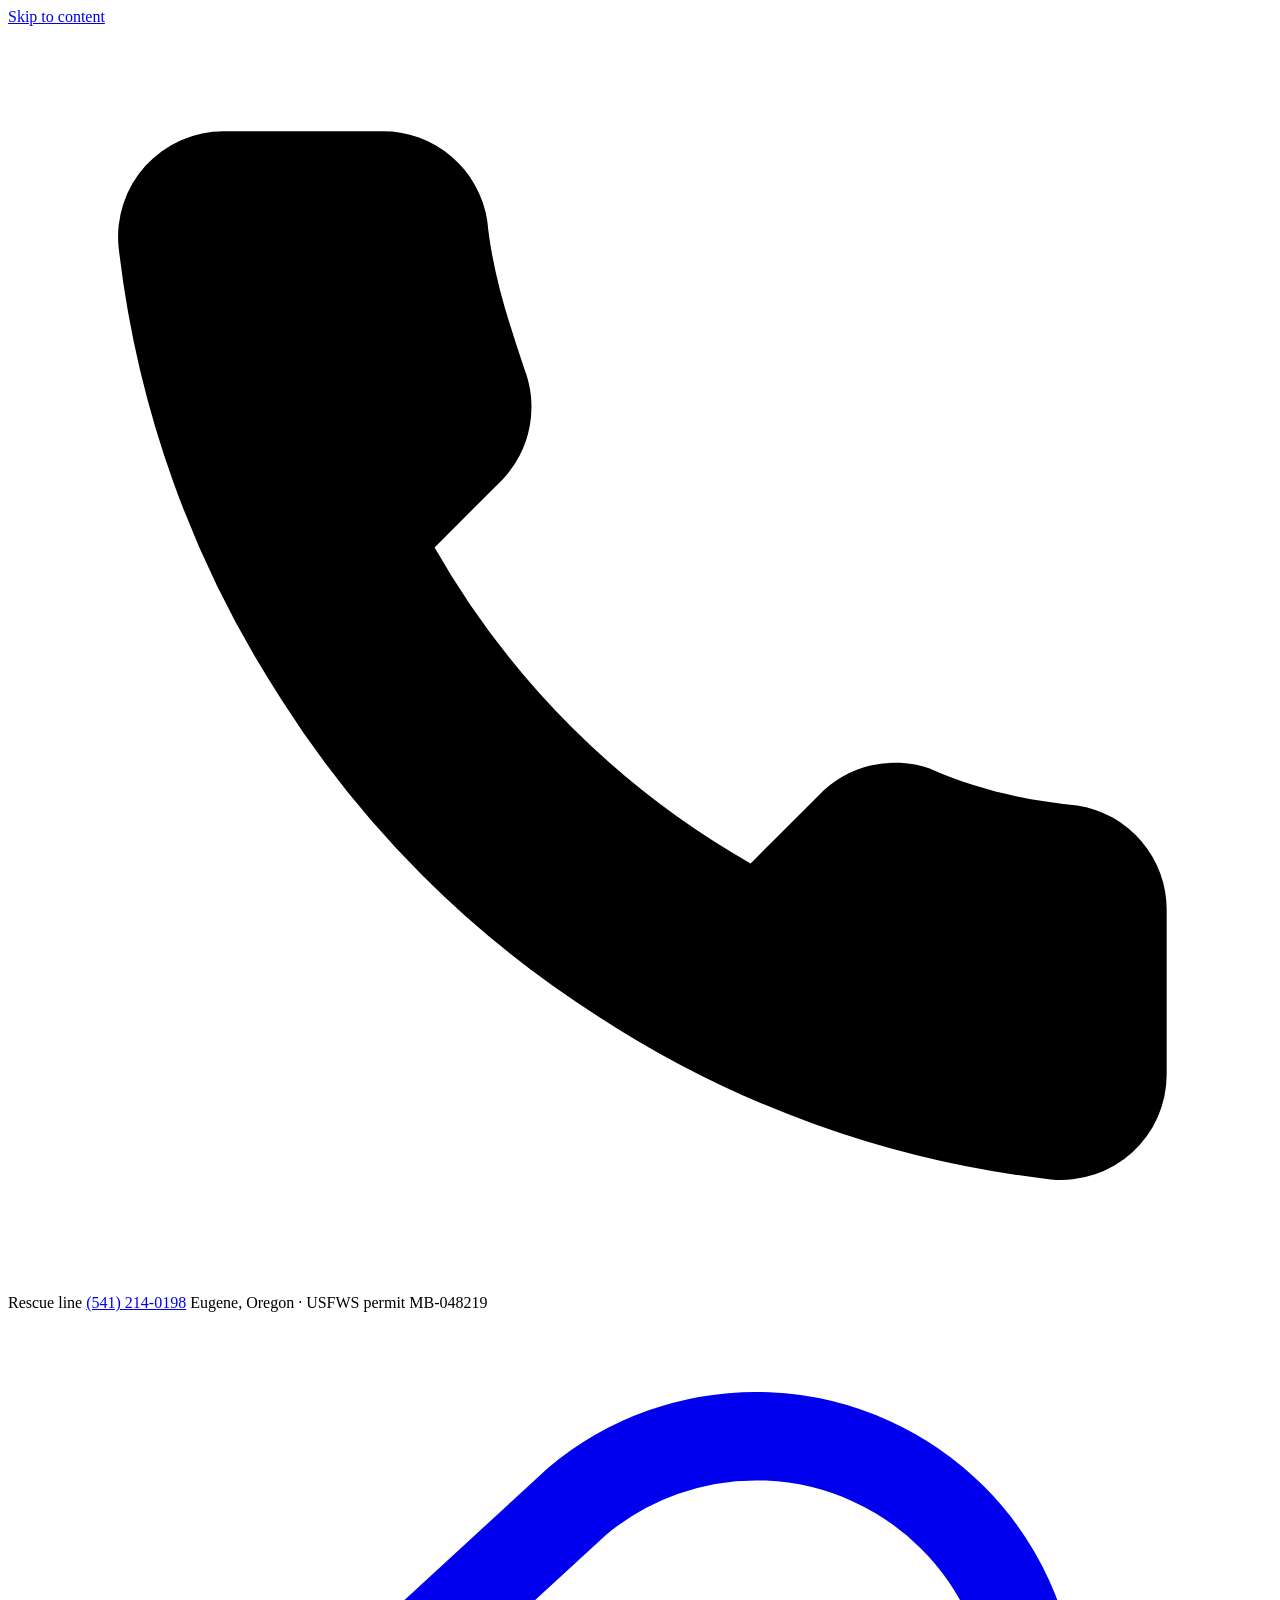
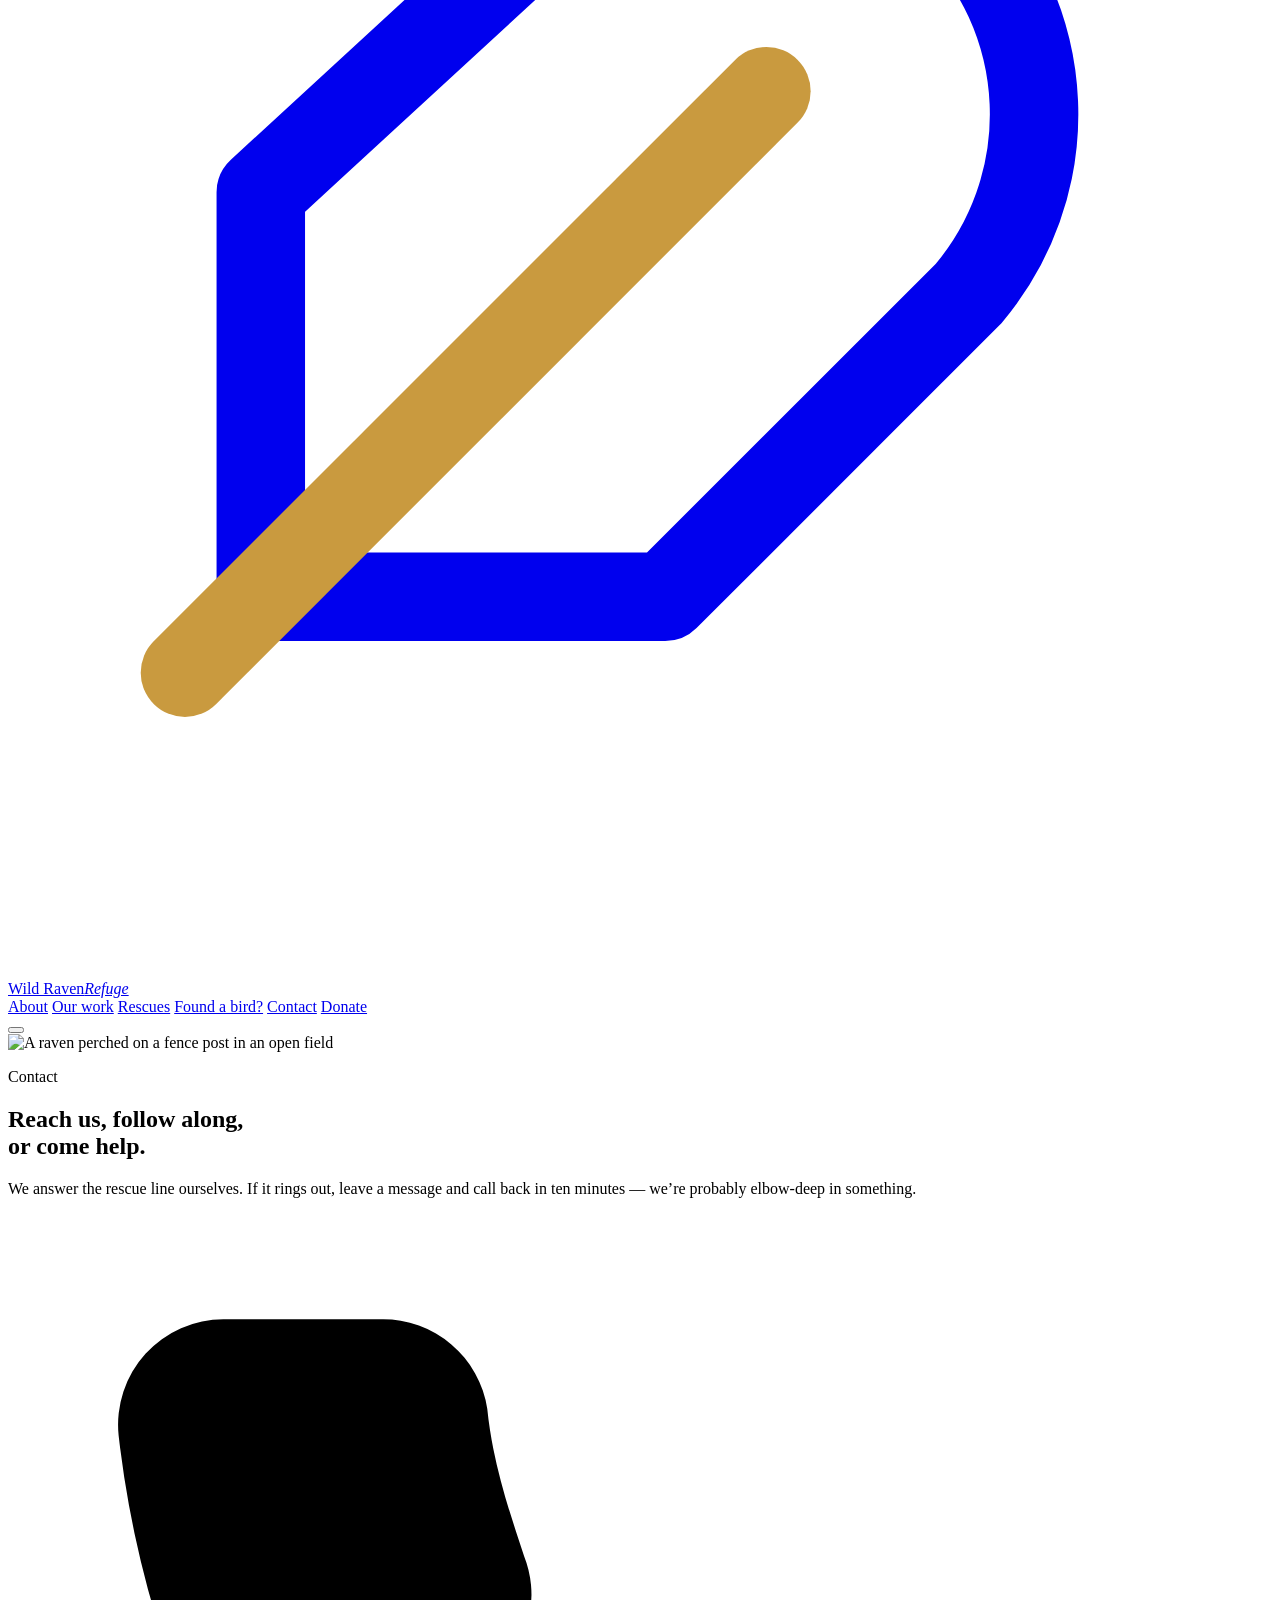
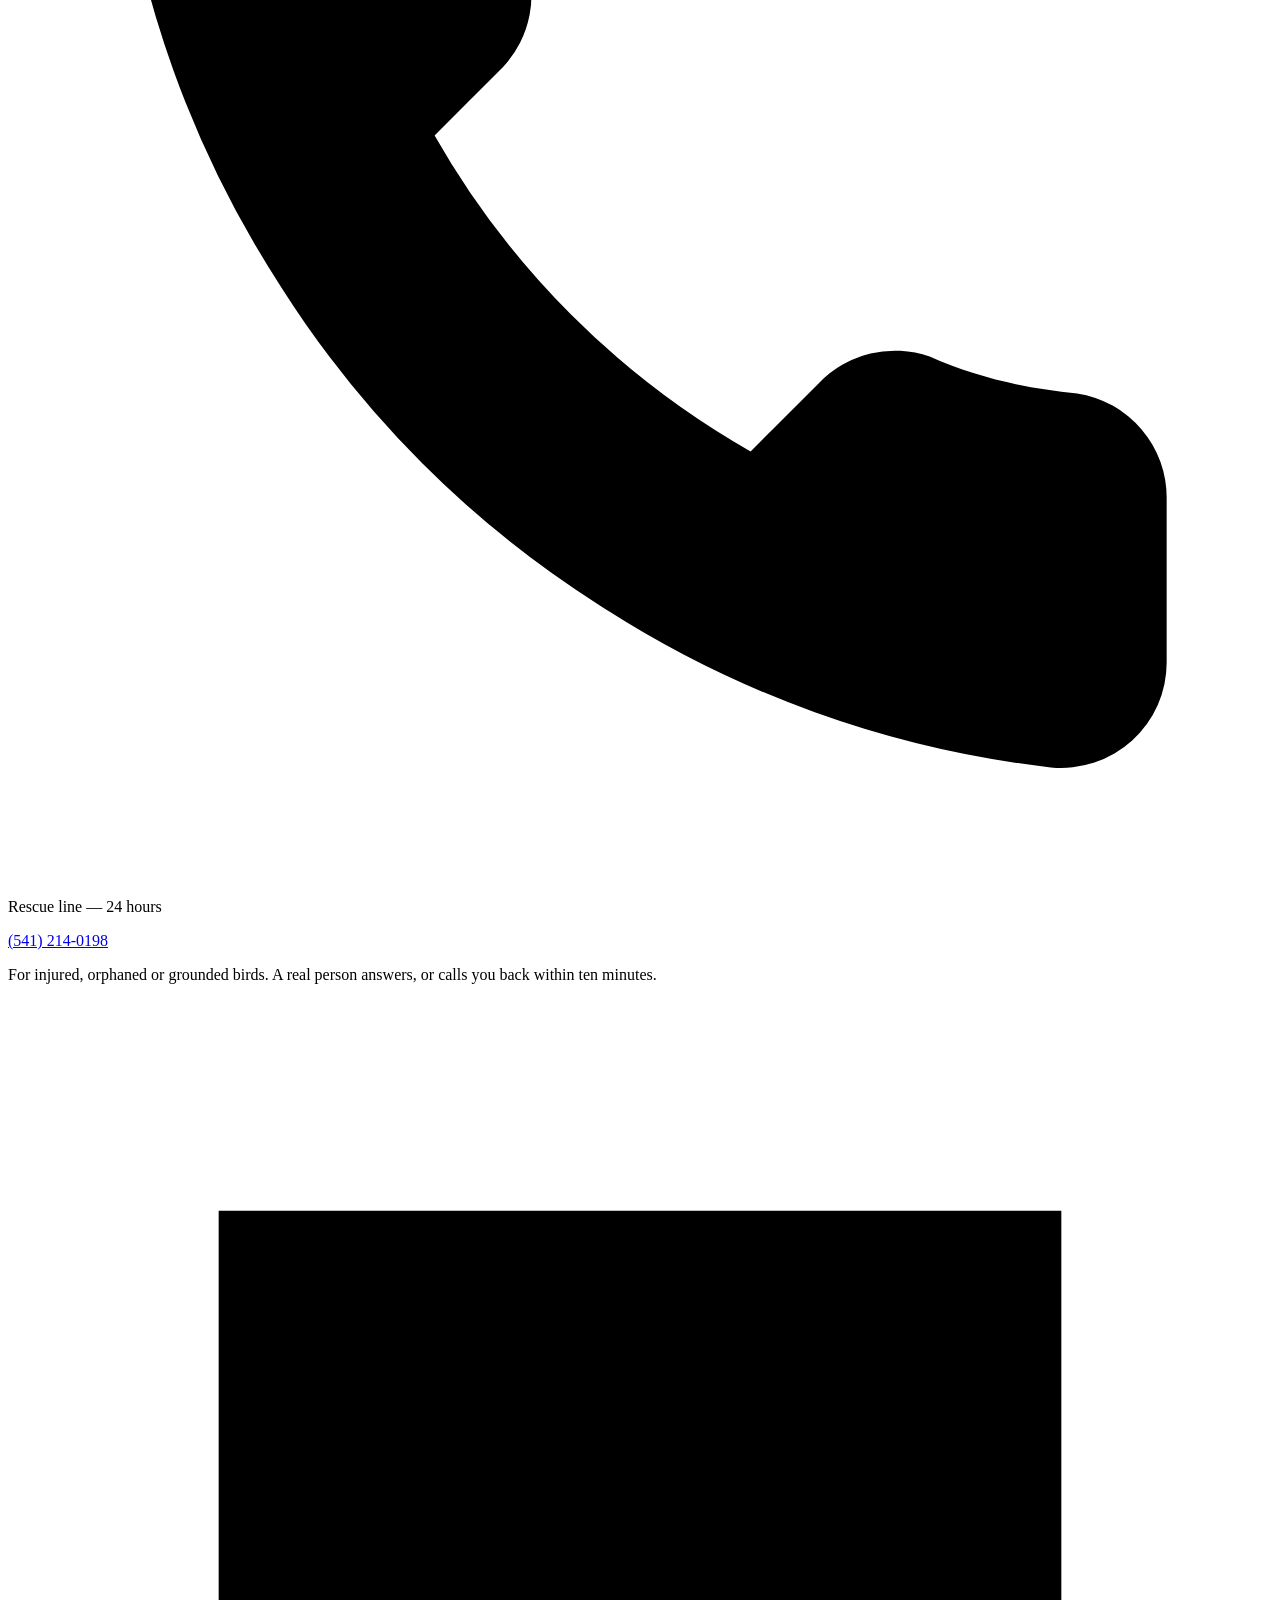
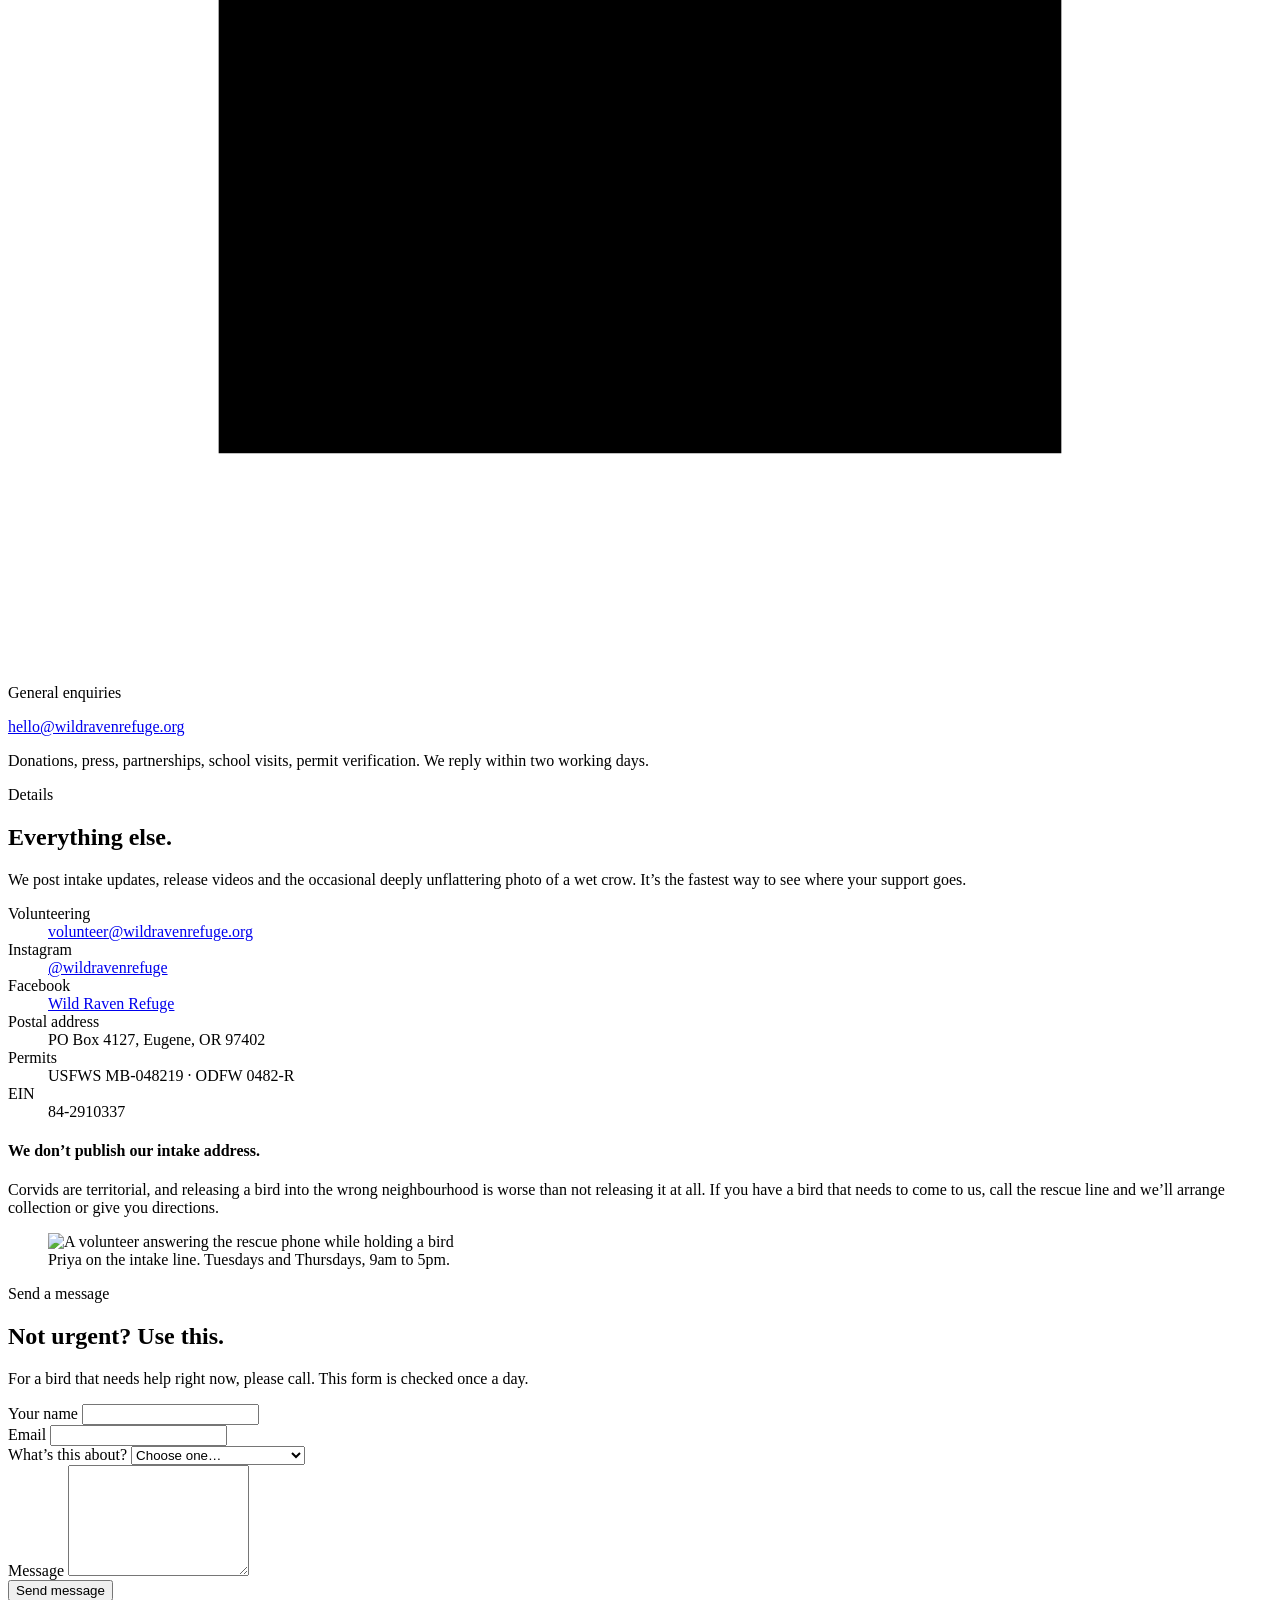
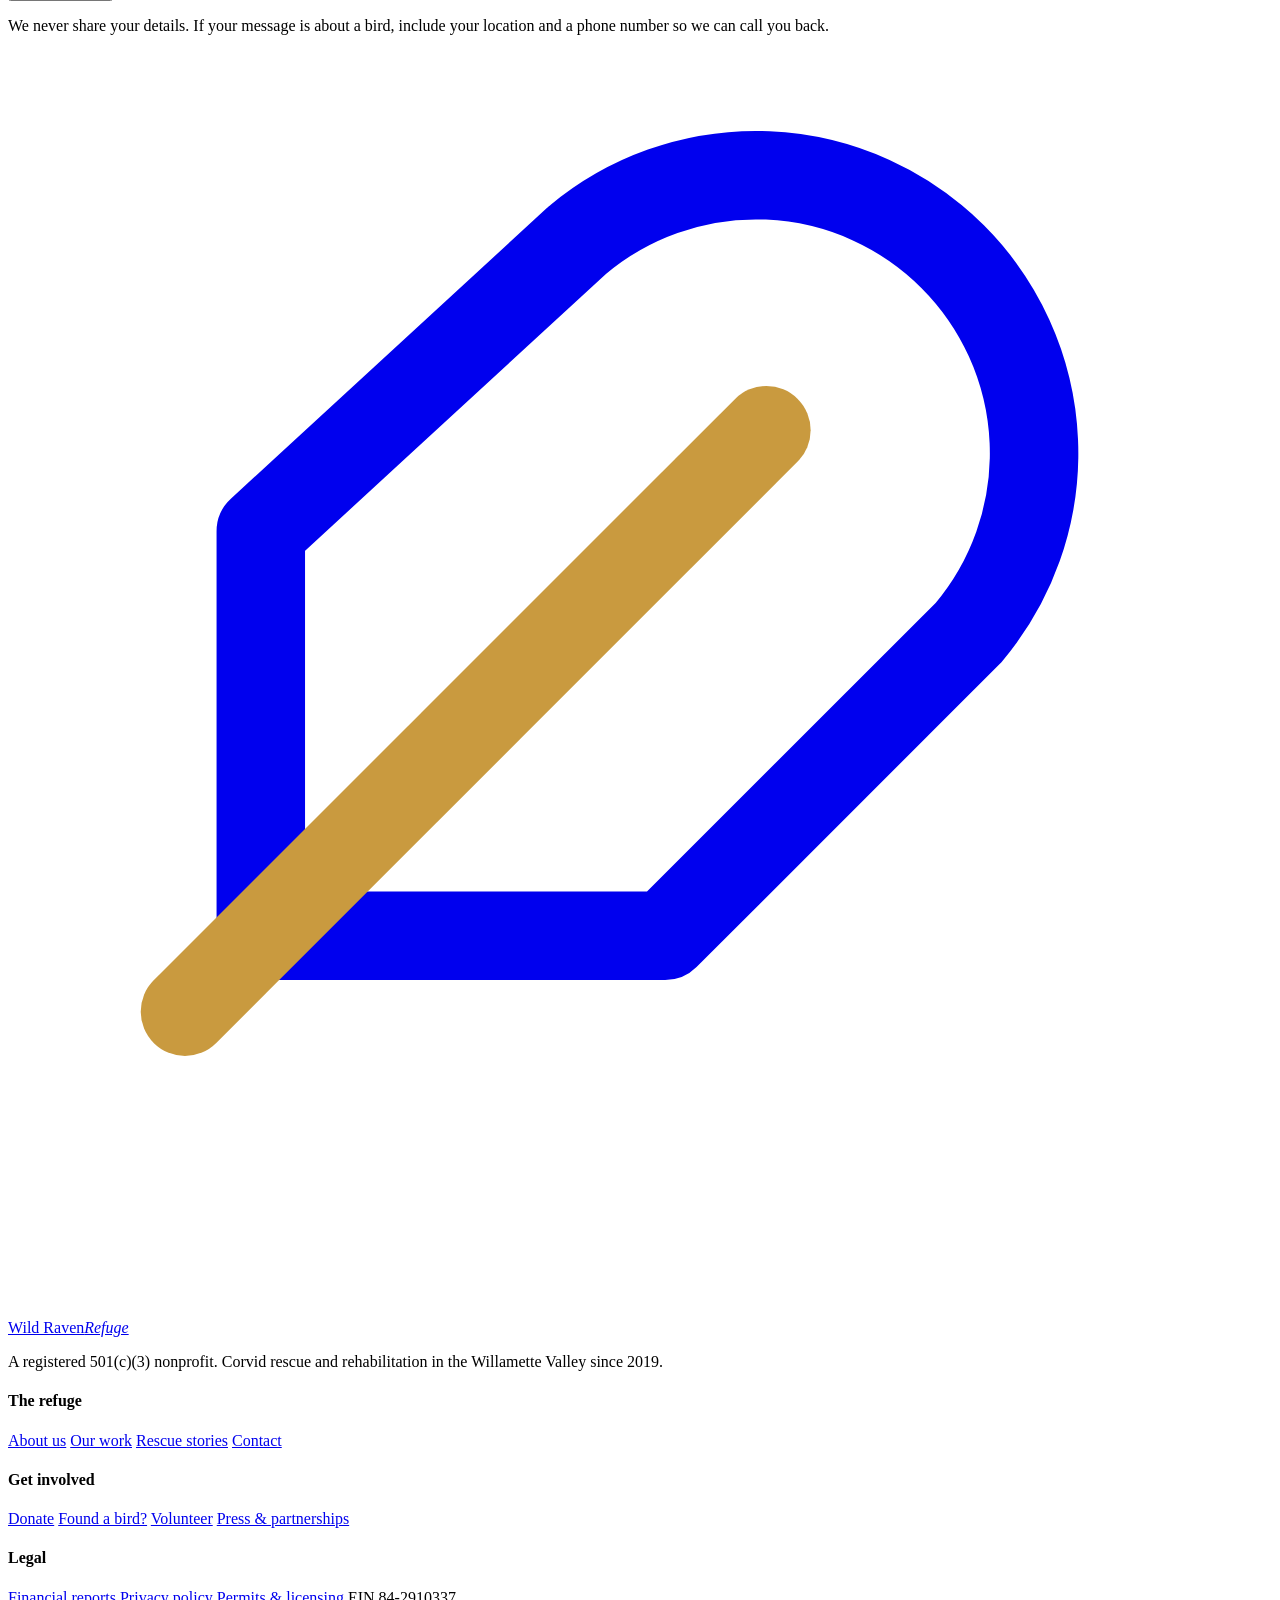
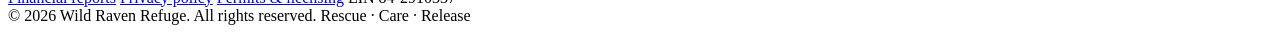
==== contact.html @ 0ee7c790 "Add files via upload" ====
<!-- ============================================================
     FILE: contact.html
     ============================================================ -->
<!DOCTYPE html>
<html lang="en">
<head>
<meta charset="UTF-8">
<meta name="viewport" content="width=device-width, initial-scale=1">
<title>Contact | Wild Raven Refuge</title>
<meta name="description" content="Rescue line, email, social media and postal address for Wild Raven Refuge in Eugene, Oregon.">
<link rel="icon" href="data:image/svg+xml,<svg xmlns='http://www.w3.org/2000/svg' viewBox='0 0 100 100'><rect width='100' height='100' rx='22' fill='%2316211c'/><path d='M76 46a22 22 0 0 0-31-31L20 38v32h32z' fill='none' stroke='%23faf7f1' stroke-width='6' stroke-linejoin='round'/><line x1='60' y1='30' x2='14' y2='76' stroke='%23c99a3f' stroke-width='6' stroke-linecap='round'/></svg>">
<link rel="preconnect" href="https://fonts.googleapis.com">
<link rel="preconnect" href="https://fonts.gstatic.com" crossorigin>
<link href="https://fonts.googleapis.com/css2?family=Fraunces:opsz,wght@9..144,400;9..144,600;9..144,700&family=Inter:wght@400;500;600;700&display=swap" rel="stylesheet">
<link rel="stylesheet" href="css/styles.css">
</head>
<body>
<a class="skip-link" href="#main">Skip to content</a>

<header class="site-header" id="siteHeader">
  <div class="topbar">
    <div class="container topbar-inner">
      <span class="topbar-item">
        <svg class="ico" viewBox="0 0 24 24" aria-hidden="true"><path d="M22 16.9v3a2 2 0 0 1-2.2 2 19.8 19.8 0 0 1-8.6-3.1 19.5 19.5 0 0 1-6-6A19.8 19.8 0 0 1 2.1 4.2 2 2 0 0 1 4.1 2h3a2 2 0 0 1 2 1.7c.1 1 .4 1.9.7 2.8a2 2 0 0 1-.4 2.1L8.1 9.9a16 16 0 0 0 6 6l1.3-1.3a2 2 0 0 1 2.1-.5c.9.4 1.8.6 2.8.7a2 2 0 0 1 1.7 2Z"/></svg>
        Rescue line <a href="tel:+15412140198">(541) 214-0198</a>
      </span>
      <span class="topbar-item topbar-right">Eugene, Oregon &middot; USFWS permit MB-048219</span>
    </div>
  </div>
  <div class="container nav-wrap">
    <a class="logo" href="index.html" aria-label="Wild Raven Refuge home">
      <svg class="logo-mark" viewBox="0 0 100 100" aria-hidden="true">
        <path d="M76 46a22 22 0 0 0-31-31L20 38v32h32z" fill="none" stroke="currentColor" stroke-width="7" stroke-linejoin="round"/>
        <line x1="60" y1="30" x2="14" y2="76" stroke="#c99a3f" stroke-width="7" stroke-linecap="round"/>
      </svg>
      <span class="logo-text">Wild Raven<em>Refuge</em></span>
    </a>
    <nav class="main-nav" id="mainNav" aria-label="Main">
      <a href="about.html">About</a>
      <a href="work.html">Our work</a>
      <a href="stories.html">Rescues</a>
      <a href="help.html">Found a bird?</a>
      <a href="contact.html" class="is-active">Contact</a>
      <a class="btn btn-clay btn-sm" href="donate.html">Donate</a>
    </nav>
    <button class="nav-toggle" id="navToggle" aria-expanded="false" aria-controls="mainNav" aria-label="Open menu">
      <span></span><span></span><span></span>
    </button>
  </div>
</header>

<main id="main">

  <section class="page-hero page-hero-short">
    <div class="page-hero-media" data-fallback="hero">
      <img src="https://images.unsplash.com/photo-1591608971362-f08b2a75731a?auto=format&fit=crop&w=2200&q=80"
           alt="A raven perched on a fence post in an open field" width="2200" height="1200" fetchpriority="high">
    </div>
    <div class="page-hero-overlay"></div>
    <div class="container page-hero-inner">
      <p class="kicker">Contact</p>
      <h1>Reach us, follow along,<br>or come help.</h1>
      <p class="page-hero-sub">
        We answer the rescue line ourselves. If it rings out, leave a message and
        call back in ten minutes &mdash; we&rsquo;re probably elbow-deep in something.
      </p>
    </div>
  </section>

  <!-- CONTACT CARDS -->
  <section class="section">
    <div class="container">
      <div class="contact-cards">

        <div class="contact-card-primary reveal">
          <svg class="contact-ico" viewBox="0 0 24 24" aria-hidden="true"><path d="M22 16.9v3a2 2 0 0 1-2.2 2 19.8 19.8 0 0 1-8.6-3.1 19.5 19.5 0 0 1-6-6A19.8 19.8 0 0 1 2.1 4.2 2 2 0 0 1 4.1 2h3a2 2 0 0 1 2 1.7c.1 1 .4 1.9.7 2.8a2 2 0 0 1-.4 2.1L8.1 9.9a16 16 0 0 0 6 6l1.3-1.3a2 2 0 0 1 2.1-.5c.9.4 1.8.6 2.8.7a2 2 0 0 1 1.7 2Z"/></svg>
          <p class="contact-label">Rescue line &mdash; 24 hours</p>
          <a class="contact-big" href="tel:+15412140198">(541) 214-0198</a>
          <p class="contact-desc">For injured, orphaned or grounded birds. A real person answers, or calls you back within ten minutes.</p>
        </div>

        <div class="contact-card-primary reveal">
          <svg class="contact-ico" viewBox="0 0 24 24" aria-hidden="true"><path d="M4 4h16v16H4z"/><path d="m4 6 8 6 8-6"/></svg>
          <p class="contact-label">General enquiries</p>
          <a class="contact-big contact-big-sm" href="mailto:hello@wildravenrefuge.org">hello@wildravenrefuge.org</a>
          <p class="contact-desc">Donations, press, partnerships, school visits, permit verification. We reply within two working days.</p>
        </div>

      </div>
    </div>
  </section>

  <!-- DETAILS -->
  <section class="section alt-bg">
    <div class="container contact-grid">
      <div class="reveal">
        <p class="eyebrow">Details</p>
        <h2>Everything else.</h2>
        <p class="lead">
          We post intake updates, release videos and the occasional deeply unflattering
          photo of a wet crow. It&rsquo;s the fastest way to see where your support goes.
        </p>

        <dl class="detail-list">
          <div>
            <dt>Volunteering</dt>
            <dd><a href="mailto:volunteer@wildravenrefuge.org">volunteer@wildravenrefuge.org</a></dd>
          </div>
          <div>
            <dt>Instagram</dt>
            <dd><a href="https://instagram.com/wildravenrefuge" target="_blank" rel="noopener">@wildravenrefuge</a></dd>
          </div>
          <div>
            <dt>Facebook</dt>
            <dd><a href="https://facebook.com/wildravenrefuge" target="_blank" rel="noopener">Wild Raven Refuge</a></dd>
          </div>
          <div>
            <dt>Postal address</dt>
            <dd>PO Box 4127, Eugene, OR 97402</dd>
          </div>
          <div>
            <dt>Permits</dt>
            <dd>USFWS MB-048219 &middot; ODFW 0482-R</dd>
          </div>
          <div>
            <dt>EIN</dt>
            <dd>84-2910337</dd>
          </div>
        </dl>

        <div class="notice">
          <h4>We don&rsquo;t publish our intake address.</h4>
          <p>
            Corvids are territorial, and releasing a bird into the wrong neighbourhood
            is worse than not releasing it at all. If you have a bird that needs to
            come to us, call the rescue line and we&rsquo;ll arrange collection or give
            you directions.
          </p>
        </div>
      </div>

      <figure class="contact-media reveal">
        <div class="img-frame" data-fallback="portrait">
          <img src="https://images.unsplash.com/photo-1555169062-013468b47731?auto=format&fit=crop&w=1100&q=80"
               alt="A volunteer answering the rescue phone while holding a bird" width="1100" height="1400" loading="lazy">
        </div>
        <figcaption>Priya on the intake line. Tuesdays and Thursdays, 9am to 5pm.</figcaption>
      </figure>
    </div>
  </section>

  <!-- FORM -->
  <section class="section">
    <div class="container narrow">
      <div class="section-head reveal">
        <p class="eyebrow">Send a message</p>
        <h2>Not urgent? Use this.</h2>
        <p class="lead">
          For a bird that needs help right now, please call. This form is checked
          once a day.
        </p>
      </div>

      <form class="contact-form reveal" action="https://formspree.io/f/YOUR-FORM-ID" method="POST" novalidate>
        <div class="field-row">
          <div class="field">
            <label for="name">Your name</label>
            <input type="text" id="name" name="name" required autocomplete="name">
          </div>
          <div class="field">
            <label for="email">Email</label>
            <input type="email" id="email" name="email" required autocomplete="email">
          </div>
        </div>

        <div class="field">
          <label for="subject">What&rsquo;s this about?</label>
          <select id="subject" name="subject" required>
            <option value="">Choose one&hellip;</option>
            <option>Donation or receipt</option>
            <option>Volunteering</option>
            <option>Found a bird (non-urgent)</option>
            <option>School or community talk</option>
            <option>Press or media</option>
            <option>Permit verification</option>
            <option>Something else</option>
          </select>
        </div>

        <div class="field">
          <label for="message">Message</label>
          <textarea id="message" name="message" rows="7" required></textarea>
        </div>

        <button class="btn btn-clay btn-lg" type="submit">Send message</button>
        <p class="form-note">
          We never share your details. If your message is about a bird, include your
          location and a phone number so we can call you back.
        </p>
      </form>
    </div>
  </section>

</main>

<footer class="site-footer">
  <div class="container footer-grid">
    <div class="footer-brand">
      <a class="logo logo-footer" href="index.html">
        <svg class="logo-mark" viewBox="0 0 100 100" aria-hidden="true">
          <path d="M76 46a22 22 0 0 0-31-31L20 38v32h32z" fill="none" stroke="currentColor" stroke-width="7" stroke-linejoin="round"/>
          <line x1="60" y1="30" x2="14" y2="76" stroke="#c99a3f" stroke-width="7" stroke-linecap="round"/>
        </svg>
        <span class="logo-text">Wild Raven<em>Refuge</em></span>
      </a>
      <p>A registered 501(c)(3) nonprofit. Corvid rescue and rehabilitation in the Willamette Valley since 2019.</p>
    </div>
    <div class="footer-col">
      <h4>The refuge</h4>
      <a href="about.html">About us</a>
      <a href="work.html">Our work</a>
      <a href="stories.html">Rescue stories</a>
      <a href="contact.html">Contact</a>
    </div>
    <div class="footer-col">
      <h4>Get involved</h4>
      <a href="donate.html">Donate</a>
      <a href="help.html">Found a bird?</a>
      <a href="mailto:volunteer@wildravenrefuge.org">Volunteer</a>
      <a href="mailto:hello@wildravenrefuge.org">Press &amp; partnerships</a>
    </div>
    <div class="footer-col">
      <h4>Legal</h4>
      <a href="#">Financial reports</a>
      <a href="#">Privacy policy</a>
      <a href="#">Permits &amp; licensing</a>
      <span class="footer-static">EIN 84-2910337</span>
    </div>
  </div>
  <div class="container footer-bottom">
    <span>&copy; <span class="js-year">2026</span> Wild Raven Refuge. All rights reserved.</span>
    <span>Rescue &middot; Care &middot; Release</span>
  </div>
</footer>
<script src="js/main.js"></script>
</body>
</html>
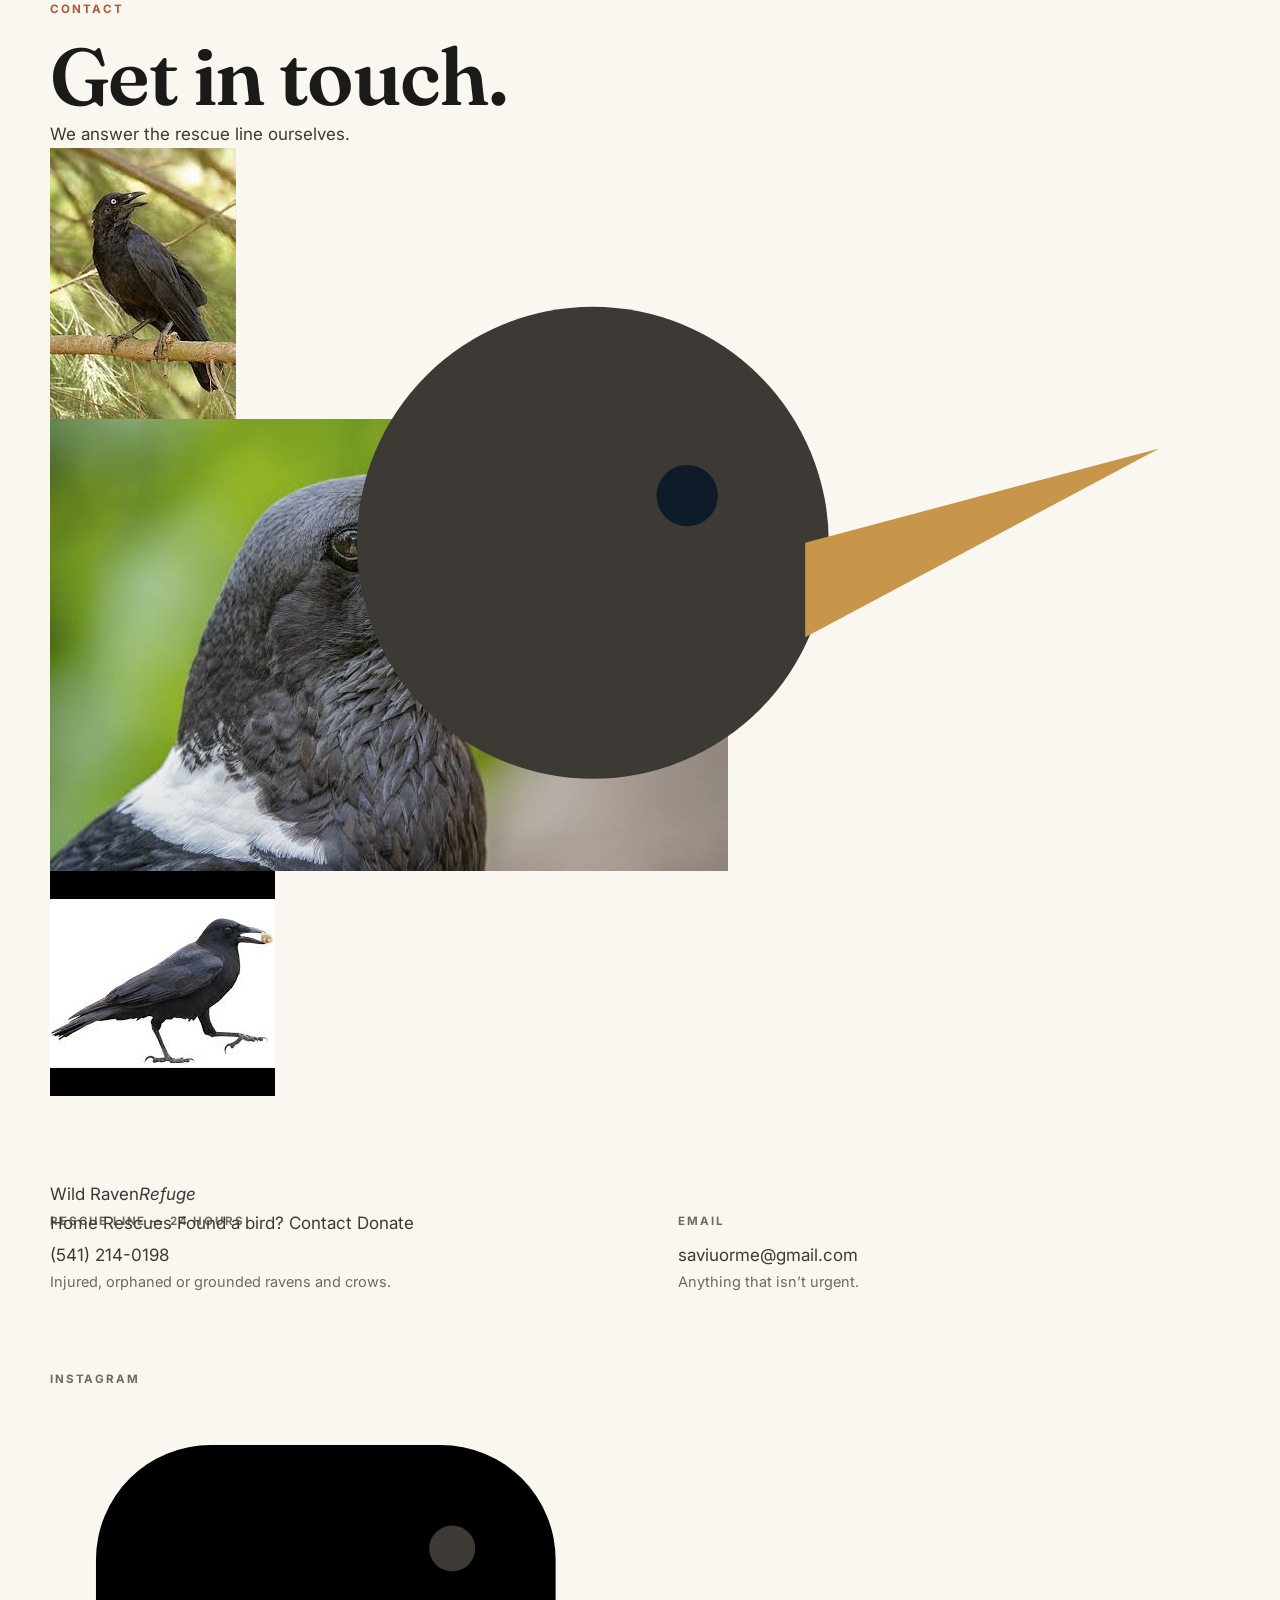
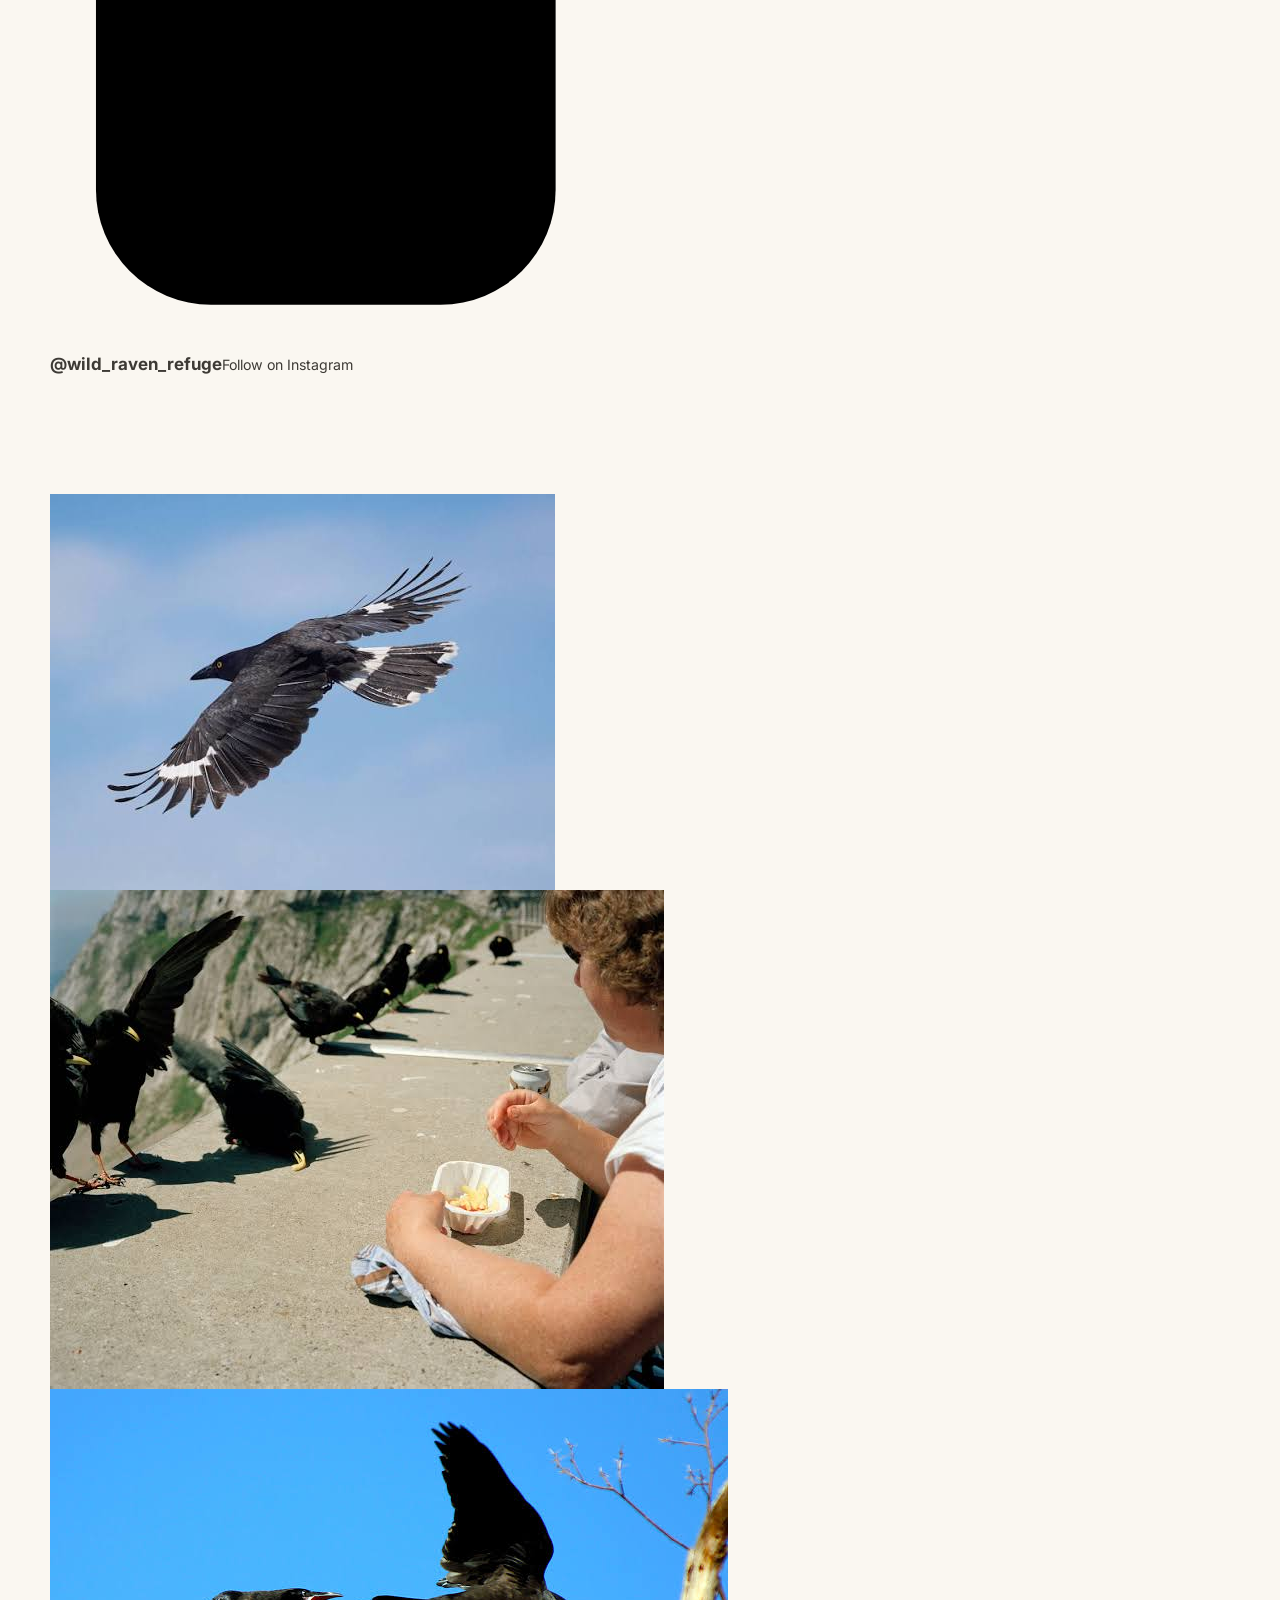
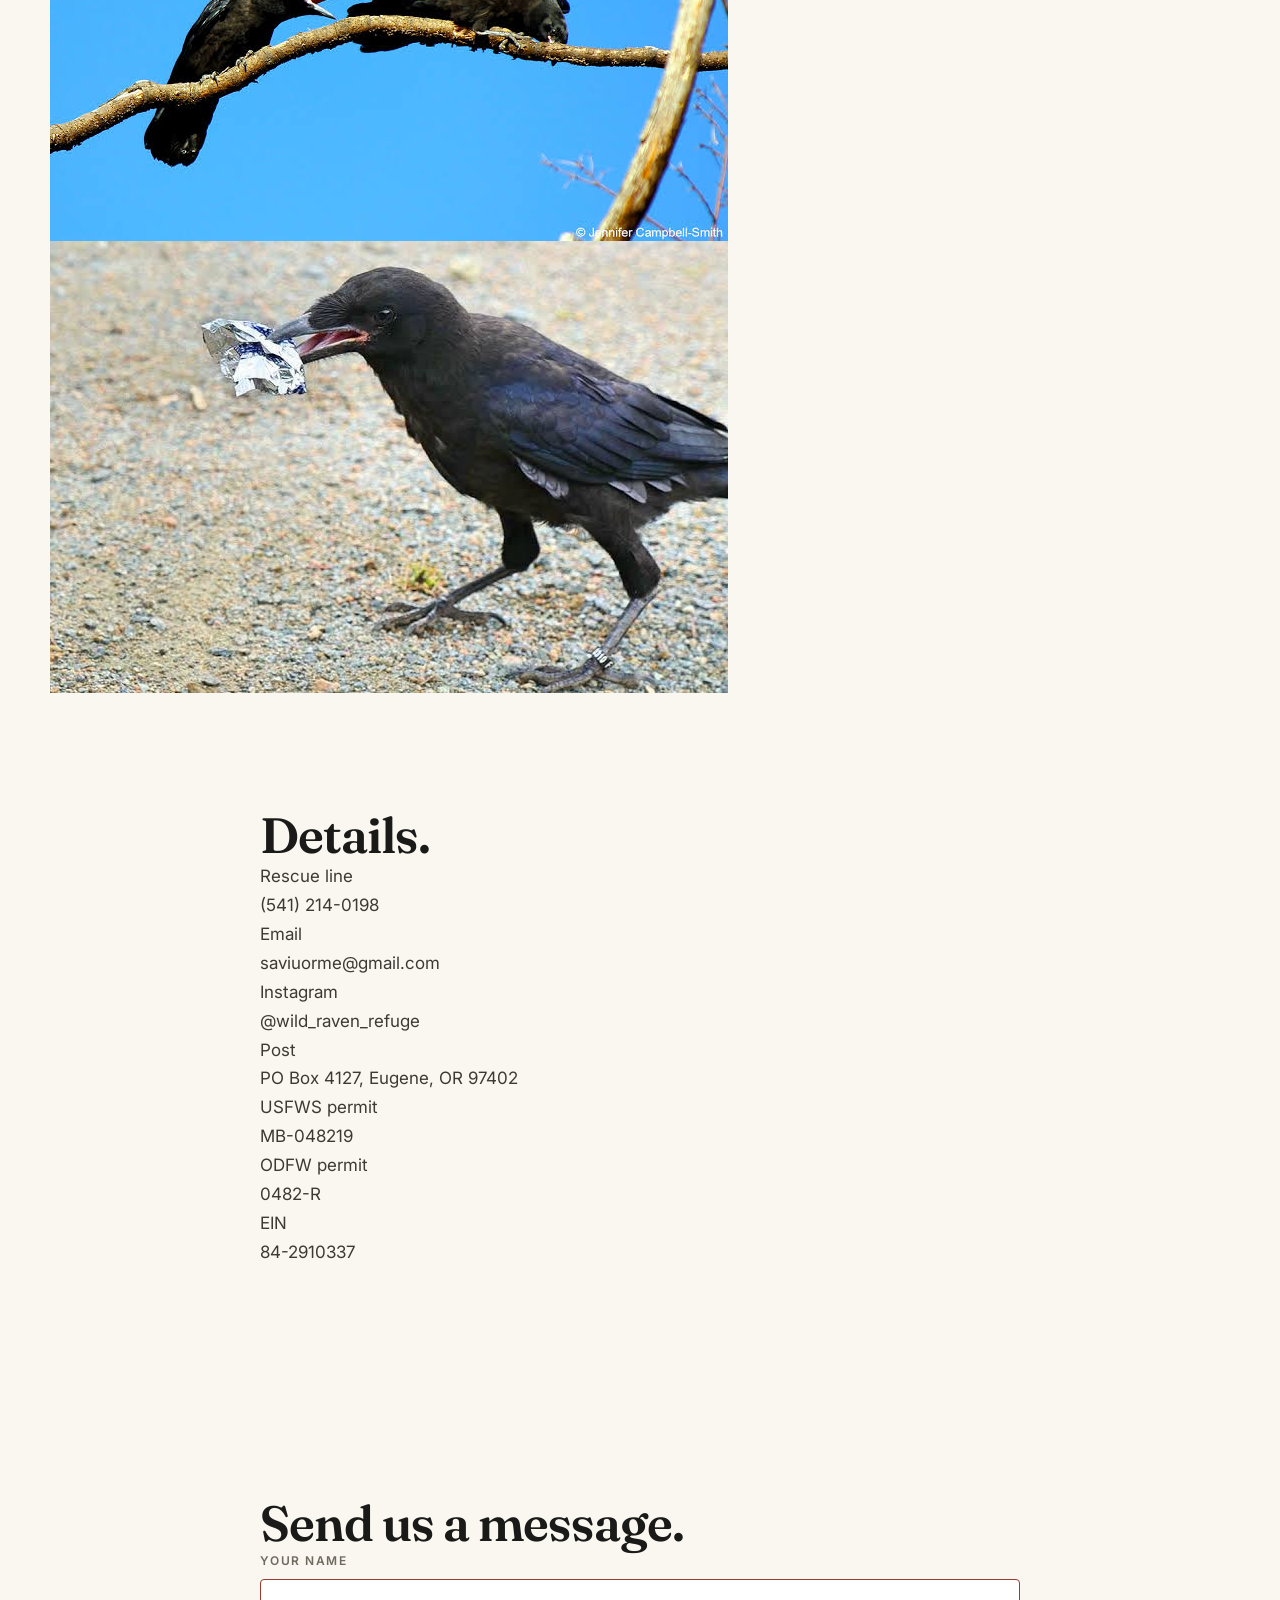
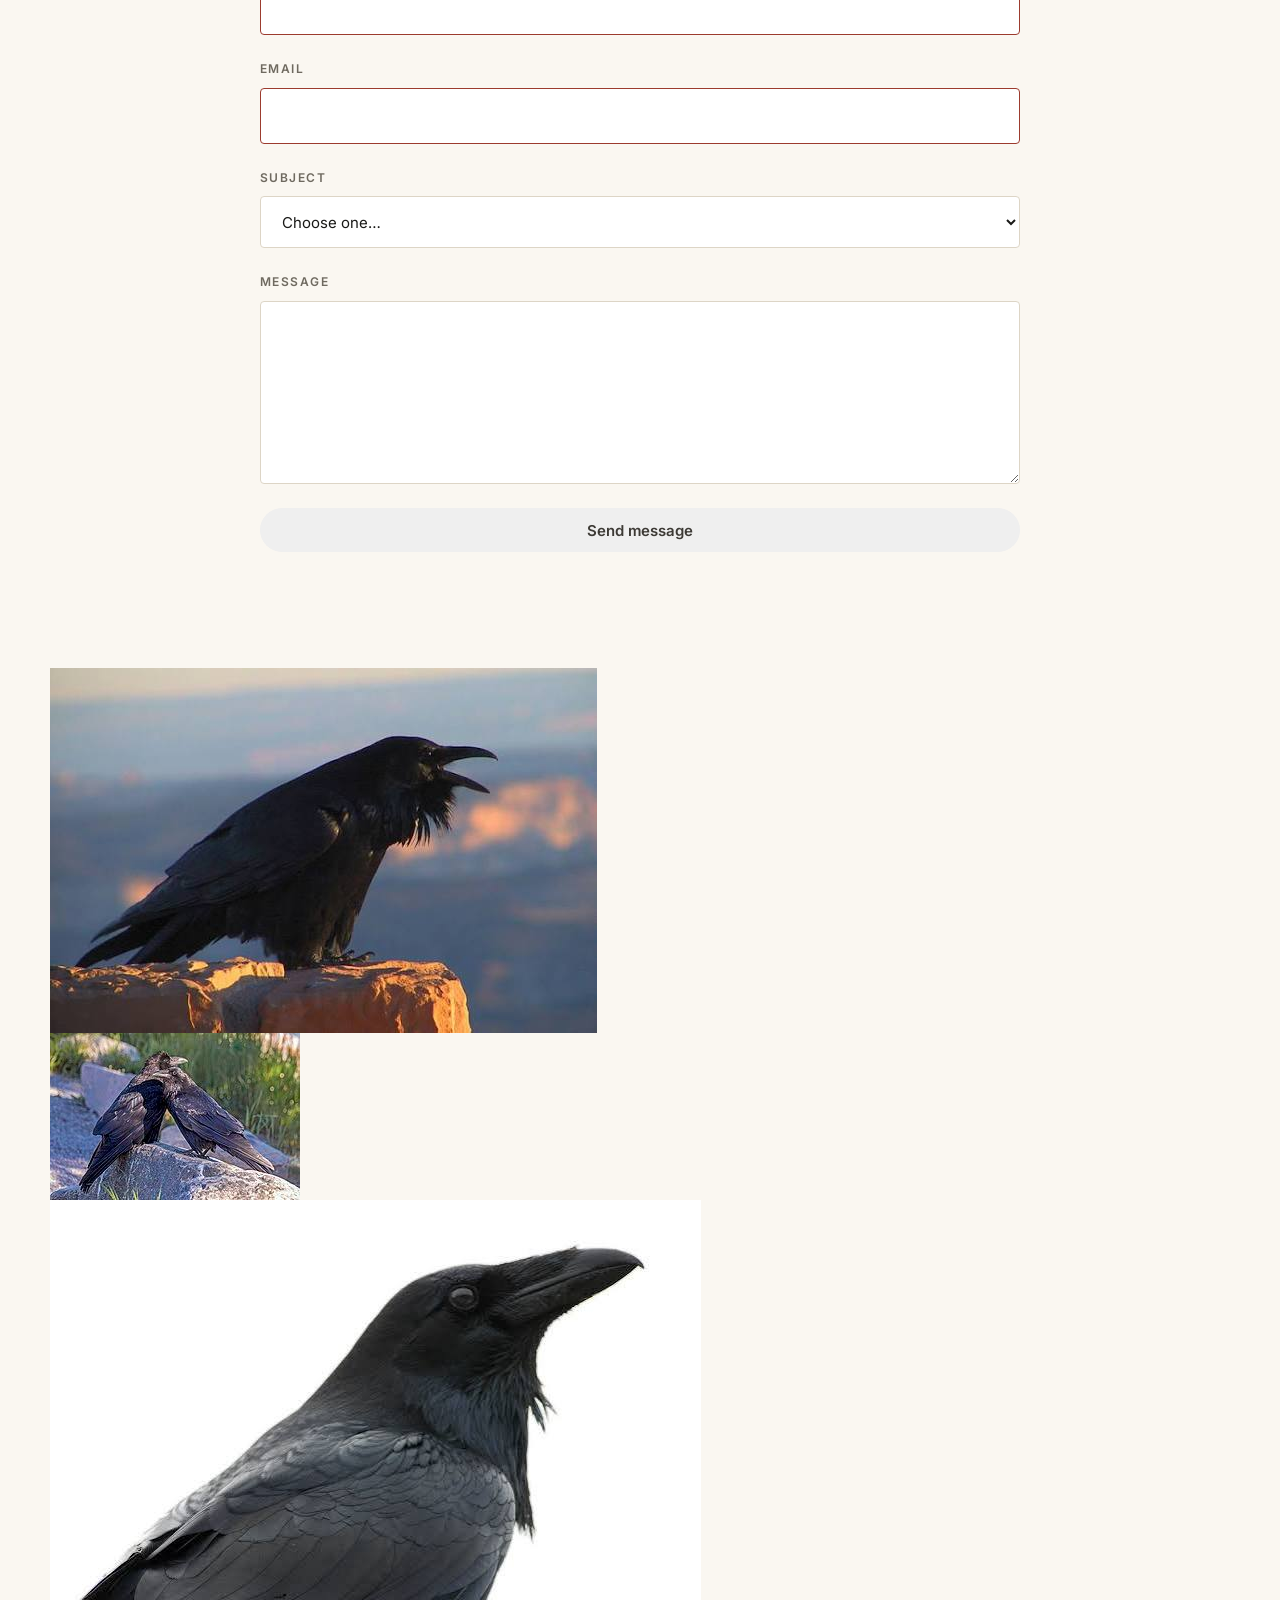
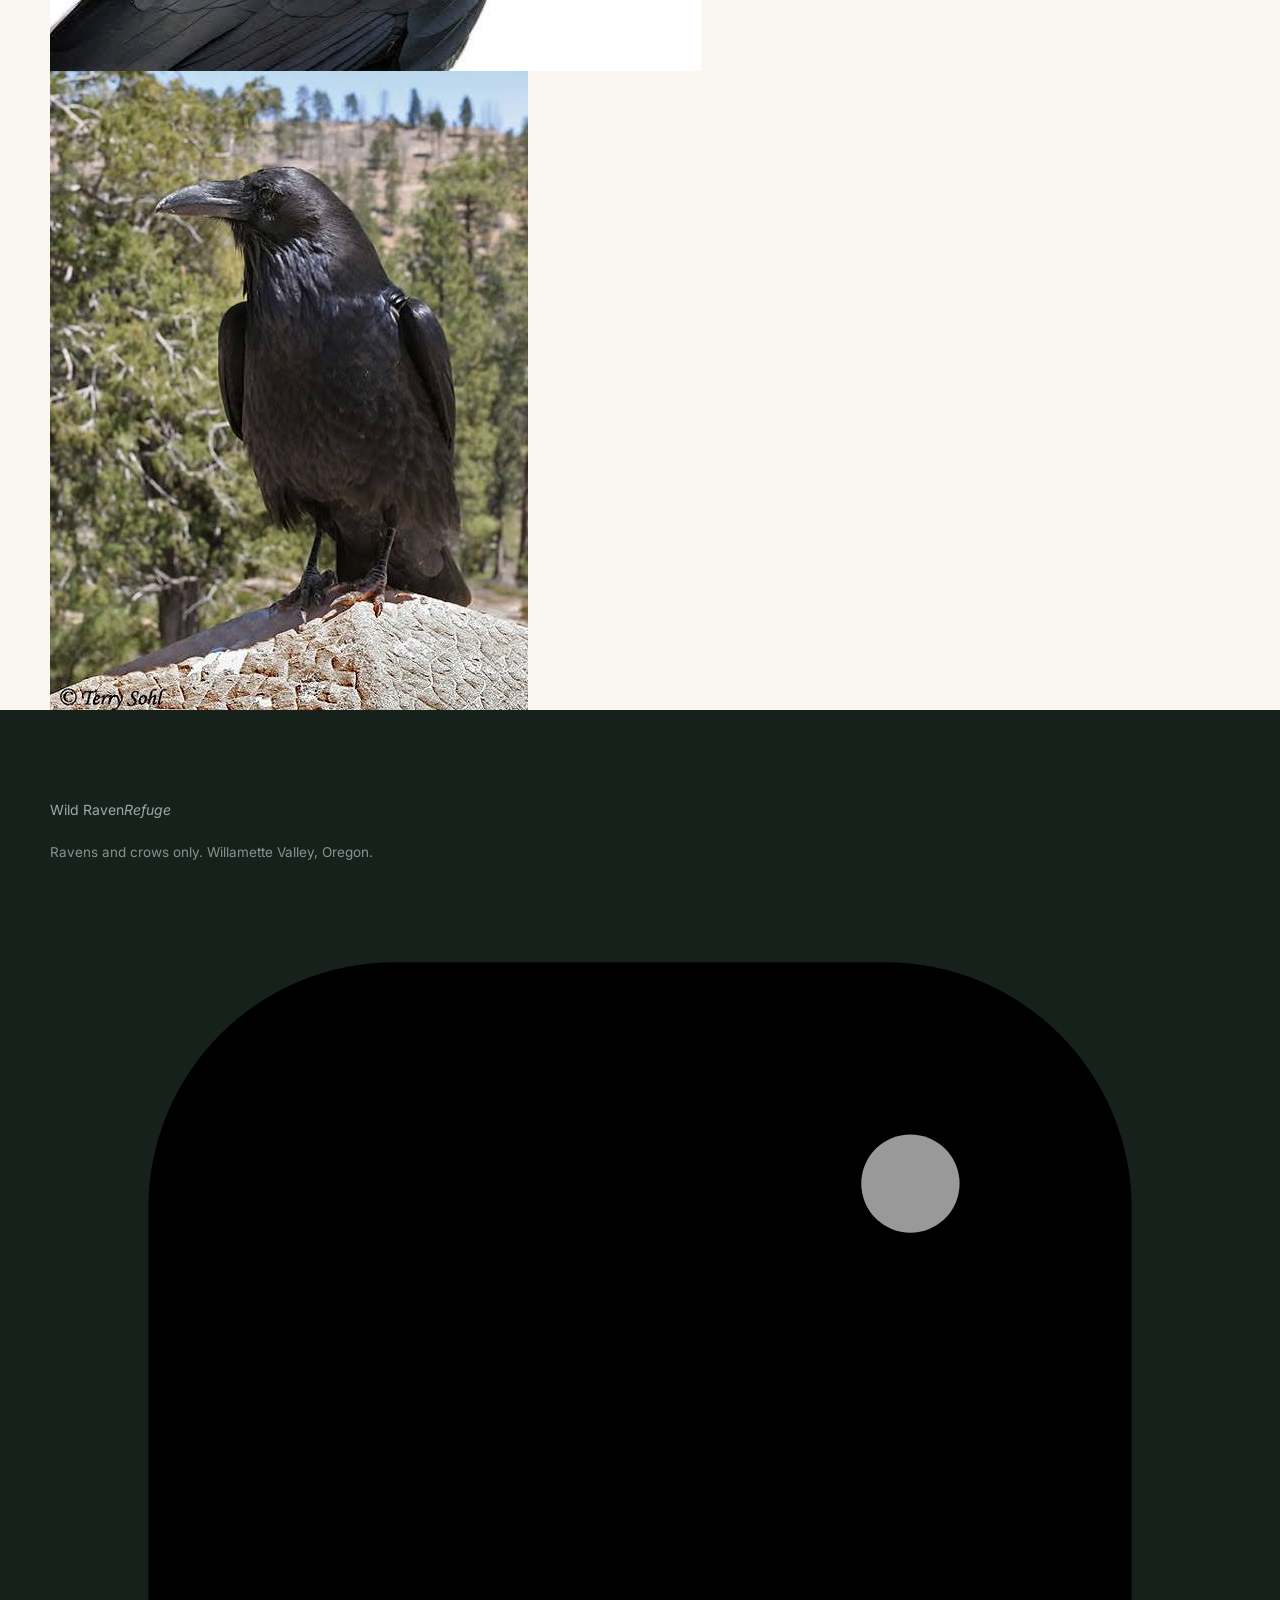
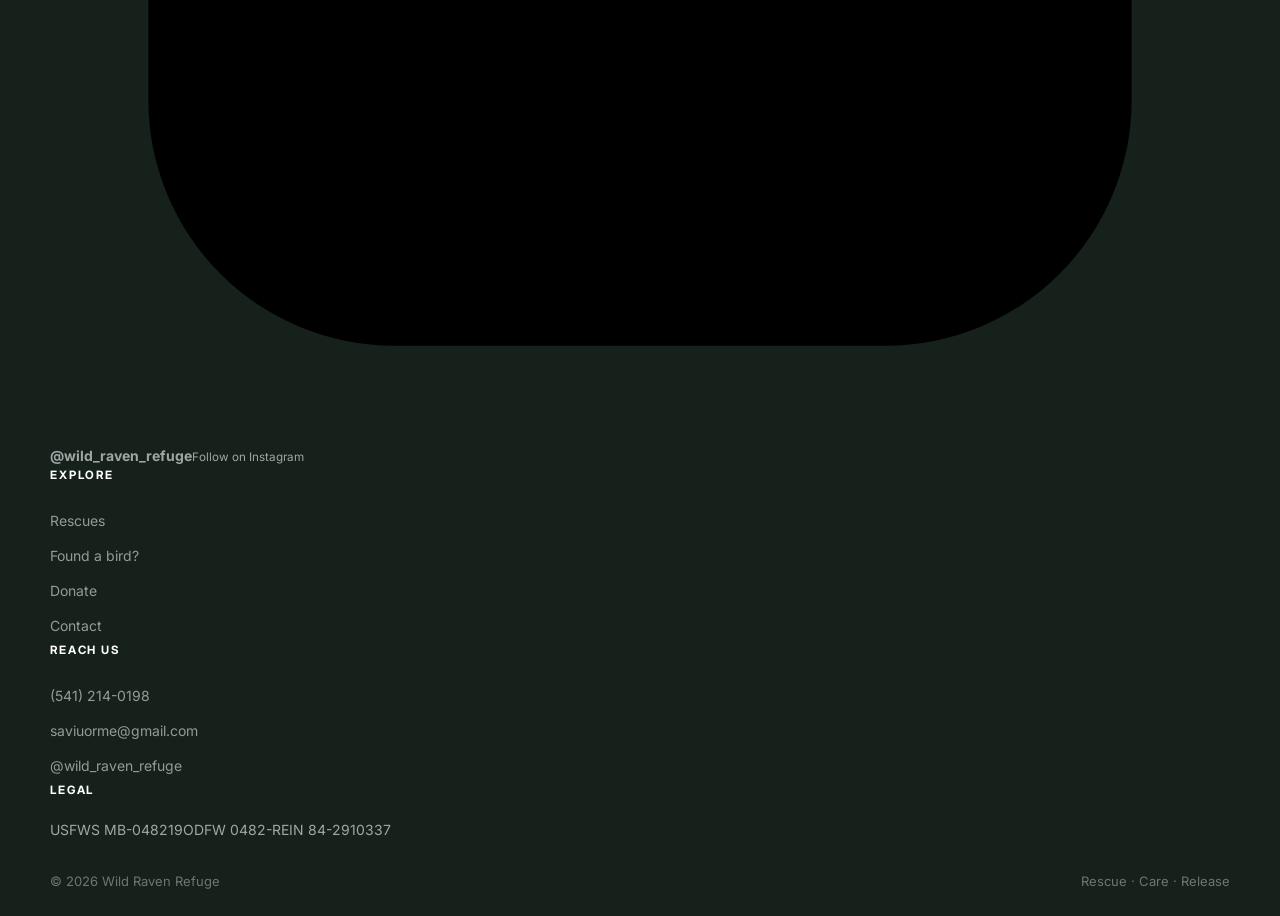
==== commit 40c4016c: "Add site files and images" ====
--- a/contact.html
+++ b/contact.html
@@ -1,247 +1,167 @@
-<!-- ============================================================
-     FILE: contact.html
-     ============================================================ -->
 <!DOCTYPE html>
 <html lang="en">
 <head>
 <meta charset="UTF-8">
 <meta name="viewport" content="width=device-width, initial-scale=1">
 <title>Contact | Wild Raven Refuge</title>
-<meta name="description" content="Rescue line, email, social media and postal address for Wild Raven Refuge in Eugene, Oregon.">
-<link rel="icon" href="data:image/svg+xml,<svg xmlns='http://www.w3.org/2000/svg' viewBox='0 0 100 100'><rect width='100' height='100' rx='22' fill='%2316211c'/><path d='M76 46a22 22 0 0 0-31-31L20 38v32h32z' fill='none' stroke='%23faf7f1' stroke-width='6' stroke-linejoin='round'/><line x1='60' y1='30' x2='14' y2='76' stroke='%23c99a3f' stroke-width='6' stroke-linecap='round'/></svg>">
+<meta name="description" content="Get in touch.">
+<meta name="theme-color" content="#0d1b2a">
+<link rel="icon" href="data:image/svg+xml,<svg xmlns='http://www.w3.org/2000/svg' viewBox='0 0 100 100'><rect width='100' height='100' rx='22' fill='%230d1b2a'/><circle cx='50' cy='46' r='17' fill='%23f6f3ec'/><polygon points='67,46 91,39 67,53' fill='%23c8964a'/></svg>">
 <link rel="preconnect" href="https://fonts.googleapis.com">
 <link rel="preconnect" href="https://fonts.gstatic.com" crossorigin>
-<link href="https://fonts.googleapis.com/css2?family=Fraunces:opsz,wght@9..144,400;9..144,600;9..144,700&family=Inter:wght@400;500;600;700&display=swap" rel="stylesheet">
+<link href="https://fonts.googleapis.com/css2?family=Fraunces:opsz,wght@9..144,500;9..144,600;9..144,700&family=Inter:wght@400;500;600;700&display=swap" rel="stylesheet">
 <link rel="stylesheet" href="css/styles.css">
 </head>
 <body>
-<a class="skip-link" href="#main">Skip to content</a>
 
 <header class="site-header" id="siteHeader">
-  <div class="topbar">
-    <div class="container topbar-inner">
-      <span class="topbar-item">
-        <svg class="ico" viewBox="0 0 24 24" aria-hidden="true"><path d="M22 16.9v3a2 2 0 0 1-2.2 2 19.8 19.8 0 0 1-8.6-3.1 19.5 19.5 0 0 1-6-6A19.8 19.8 0 0 1 2.1 4.2 2 2 0 0 1 4.1 2h3a2 2 0 0 1 2 1.7c.1 1 .4 1.9.7 2.8a2 2 0 0 1-.4 2.1L8.1 9.9a16 16 0 0 0 6 6l1.3-1.3a2 2 0 0 1 2.1-.5c.9.4 1.8.6 2.8.7a2 2 0 0 1 1.7 2Z"/></svg>
-        Rescue line <a href="tel:+15412140198">(541) 214-0198</a>
-      </span>
-      <span class="topbar-item topbar-right">Eugene, Oregon &middot; USFWS permit MB-048219</span>
-    </div>
-  </div>
-  <div class="container nav-wrap">
-    <a class="logo" href="index.html" aria-label="Wild Raven Refuge home">
-      <svg class="logo-mark" viewBox="0 0 100 100" aria-hidden="true">
-        <path d="M76 46a22 22 0 0 0-31-31L20 38v32h32z" fill="none" stroke="currentColor" stroke-width="7" stroke-linejoin="round"/>
-        <line x1="60" y1="30" x2="14" y2="76" stroke="#c99a3f" stroke-width="7" stroke-linecap="round"/>
-      </svg>
-      <span class="logo-text">Wild Raven<em>Refuge</em></span>
+  <div class="container header-inner">
+    <a class="brand" href="index.html">
+      <svg class="brand-mark" viewBox="0 0 100 100" aria-hidden="true"><circle cx="46" cy="46" r="20" fill="currentColor"/><polygon points="64,46 94,38 64,54" fill="#c8964a"/><circle cx="54" cy="42" r="2.6" fill="#0d1b2a"/></svg>
+      <span class="brand-name">Wild Raven<em>Refuge</em></span>
     </a>
-    <nav class="main-nav" id="mainNav" aria-label="Main">
-      <a href="about.html">About</a>
-      <a href="work.html">Our work</a>
+    <nav class="site-nav" id="siteNav">
+      <a href="index.html">Home</a>
       <a href="stories.html">Rescues</a>
       <a href="help.html">Found a bird?</a>
-      <a href="contact.html" class="is-active">Contact</a>
-      <a class="btn btn-clay btn-sm" href="donate.html">Donate</a>
+      <a href="contact.html" class="active">Contact</a>
+      <a class="nav-donate" href="donate.html">Donate</a>
     </nav>
-    <button class="nav-toggle" id="navToggle" aria-expanded="false" aria-controls="mainNav" aria-label="Open menu">
-      <span></span><span></span><span></span>
-    </button>
+    <button class="nav-toggle" id="navToggle" aria-label="Open menu" aria-expanded="false" aria-controls="siteNav"><span></span><span></span></button>
   </div>
 </header>
 
-<main id="main">
+<main>
 
-  <section class="page-hero page-hero-short">
-    <div class="page-hero-media" data-fallback="hero">
-      <img src="https://images.unsplash.com/photo-1591608971362-f08b2a75731a?auto=format&fit=crop&w=2200&q=80"
-           alt="A raven perched on a fence post in an open field" width="2200" height="1200" fetchpriority="high">
-    </div>
-    <div class="page-hero-overlay"></div>
-    <div class="container page-hero-inner">
-      <p class="kicker">Contact</p>
-      <h1>Reach us, follow along,<br>or come help.</h1>
-      <p class="page-hero-sub">
-        We answer the rescue line ourselves. If it rings out, leave a message and
-        call back in ten minutes &mdash; we&rsquo;re probably elbow-deep in something.
-      </p>
+  <section class="page-head">
+    <div class="container">
+      <p class="eyebrow">Contact</p>
+      <h1>Get in touch.</h1>
+      <p class="page-lede">We answer the rescue line ourselves.</p>
     </div>
   </section>
 
-  <!-- CONTACT CARDS -->
-  <section class="section">
+  <section class="gallery gallery-tight">
     <div class="container">
-      <div class="contact-cards">
-
-        <div class="contact-card-primary reveal">
-          <svg class="contact-ico" viewBox="0 0 24 24" aria-hidden="true"><path d="M22 16.9v3a2 2 0 0 1-2.2 2 19.8 19.8 0 0 1-8.6-3.1 19.5 19.5 0 0 1-6-6A19.8 19.8 0 0 1 2.1 4.2 2 2 0 0 1 4.1 2h3a2 2 0 0 1 2 1.7c.1 1 .4 1.9.7 2.8a2 2 0 0 1-.4 2.1L8.1 9.9a16 16 0 0 0 6 6l1.3-1.3a2 2 0 0 1 2.1-.5c.9.4 1.8.6 2.8.7a2 2 0 0 1 1.7 2Z"/></svg>
-          <p class="contact-label">Rescue line &mdash; 24 hours</p>
-          <a class="contact-big" href="tel:+15412140198">(541) 214-0198</a>
-          <p class="contact-desc">For injured, orphaned or grounded birds. A real person answers, or calls you back within ten minutes.</p>
-        </div>
-
-        <div class="contact-card-primary reveal">
-          <svg class="contact-ico" viewBox="0 0 24 24" aria-hidden="true"><path d="M4 4h16v16H4z"/><path d="m4 6 8 6 8-6"/></svg>
-          <p class="contact-label">General enquiries</p>
-          <a class="contact-big contact-big-sm" href="mailto:hello@wildravenrefuge.org">hello@wildravenrefuge.org</a>
-          <p class="contact-desc">Donations, press, partnerships, school visits, permit verification. We reply within two working days.</p>
-        </div>
-
+      <div class="gallery-strip gallery-strip-3">
+        <figure class="gallery-item"><img src="images/6.jpg" alt="Raven or crow" loading="lazy"></figure>
+        <figure class="gallery-item"><img src="images/9.jpg" alt="Raven or crow" loading="lazy"></figure>
+        <figure class="gallery-item"><img src="images/15.jpg" alt="Raven or crow" loading="lazy"></figure>
       </div>
     </div>
   </section>
 
-  <!-- DETAILS -->
-  <section class="section alt-bg">
+  <section class="section">
     <div class="container contact-grid">
-      <div class="reveal">
-        <p class="eyebrow">Details</p>
-        <h2>Everything else.</h2>
-        <p class="lead">
-          We post intake updates, release videos and the occasional deeply unflattering
-          photo of a wet crow. It&rsquo;s the fastest way to see where your support goes.
-        </p>
-
-        <dl class="detail-list">
-          <div>
-            <dt>Volunteering</dt>
-            <dd><a href="mailto:volunteer@wildravenrefuge.org">volunteer@wildravenrefuge.org</a></dd>
-          </div>
-          <div>
-            <dt>Instagram</dt>
-            <dd><a href="https://instagram.com/wildravenrefuge" target="_blank" rel="noopener">@wildravenrefuge</a></dd>
-          </div>
-          <div>
-            <dt>Facebook</dt>
-            <dd><a href="https://facebook.com/wildravenrefuge" target="_blank" rel="noopener">Wild Raven Refuge</a></dd>
-          </div>
-          <div>
-            <dt>Postal address</dt>
-            <dd>PO Box 4127, Eugene, OR 97402</dd>
-          </div>
-          <div>
-            <dt>Permits</dt>
-            <dd>USFWS MB-048219 &middot; ODFW 0482-R</dd>
-          </div>
-          <div>
-            <dt>EIN</dt>
-            <dd>84-2910337</dd>
-          </div>
-        </dl>
-
-        <div class="notice">
-          <h4>We don&rsquo;t publish our intake address.</h4>
-          <p>
-            Corvids are territorial, and releasing a bird into the wrong neighbourhood
-            is worse than not releasing it at all. If you have a bird that needs to
-            come to us, call the rescue line and we&rsquo;ll arrange collection or give
-            you directions.
-          </p>
-        </div>
+      <div class="contact-primary">
+        <p class="contact-label">Rescue line &mdash; 24 hours</p>
+        <a class="contact-line" href="tel:+15412140198">(541) 214-0198</a>
+        <p class="contact-desc">Injured, orphaned or grounded ravens and crows.</p>
       </div>
-
-      <figure class="contact-media reveal">
-        <div class="img-frame" data-fallback="portrait">
-          <img src="https://images.unsplash.com/photo-1555169062-013468b47731?auto=format&fit=crop&w=1100&q=80"
-               alt="A volunteer answering the rescue phone while holding a bird" width="1100" height="1400" loading="lazy">
-        </div>
-        <figcaption>Priya on the intake line. Tuesdays and Thursdays, 9am to 5pm.</figcaption>
-      </figure>
+      <div class="contact-primary">
+        <p class="contact-label">Email</p>
+        <a class="contact-line contact-line-small" href="mailto:saviuorme@gmail.com">saviuorme@gmail.com</a>
+        <p class="contact-desc">Anything that isn&rsquo;t urgent.</p>
+      </div>
+      <div class="contact-primary">
+        <p class="contact-label">Instagram</p>
+        <a class="ig-btn" href="https://www.instagram.com/wild_raven_refuge" target="_blank" rel="noopener" style="margin-top:.5rem;">
+          <svg class="ig-icon" viewBox="0 0 24 24" aria-hidden="true"><rect x="2" y="2" width="20" height="20" rx="5" ry="5"/><circle cx="12" cy="12" r="4.5"/><circle cx="17.5" cy="6.5" r="1" fill="currentColor"/></svg>
+          <span class="ig-handle"><strong>@wild_raven_refuge</strong><small>Follow on Instagram</small></span>
+        </a>
+      </div>
     </div>
   </section>
 
-  <!-- FORM -->
+  <section class="gallery gallery-tight">
+    <div class="container">
+      <div class="gallery-strip">
+        <figure class="gallery-item"><img src="images/l.jpg" alt="Raven or crow" loading="lazy"></figure>
+        <figure class="gallery-item"><img src="images/m.jpg" alt="Raven or crow" loading="lazy"></figure>
+        <figure class="gallery-item"><img src="images/n.jpg" alt="Raven or crow" loading="lazy"></figure>
+        <figure class="gallery-item"><img src="images/k.jpg" alt="Raven or crow" loading="lazy"></figure>
+      </div>
+    </div>
+  </section>
+
+  <section class="section section-alt">
+    <div class="container narrow">
+      <h2>Details.</h2>
+      <dl class="details">
+        <div><dt>Rescue line</dt><dd><a href="tel:+15412140198">(541) 214-0198</a></dd></div>
+        <div><dt>Email</dt><dd><a href="mailto:saviuorme@gmail.com">saviuorme@gmail.com</a></dd></div>
+        <div><dt>Instagram</dt><dd><a href="https://www.instagram.com/wild_raven_refuge" target="_blank" rel="noopener">@wild_raven_refuge</a></dd></div>
+        <div><dt>Post</dt><dd>PO Box 4127, Eugene, OR 97402</dd></div>
+        <div><dt>USFWS permit</dt><dd>MB-048219</dd></div>
+        <div><dt>ODFW permit</dt><dd>0482-R</dd></div>
+        <div><dt>EIN</dt><dd>84-2910337</dd></div>
+      </dl>
+    </div>
+  </section>
+
   <section class="section">
     <div class="container narrow">
-      <div class="section-head reveal">
-        <p class="eyebrow">Send a message</p>
-        <h2>Not urgent? Use this.</h2>
-        <p class="lead">
-          For a bird that needs help right now, please call. This form is checked
-          once a day.
-        </p>
-      </div>
-
-      <form class="contact-form reveal" action="https://formspree.io/f/YOUR-FORM-ID" method="POST" novalidate>
-        <div class="field-row">
-          <div class="field">
-            <label for="name">Your name</label>
-            <input type="text" id="name" name="name" required autocomplete="name">
-          </div>
-          <div class="field">
-            <label for="email">Email</label>
-            <input type="email" id="email" name="email" required autocomplete="email">
-          </div>
-        </div>
-
-        <div class="field">
-          <label for="subject">What&rsquo;s this about?</label>
+      <h2>Send us a message.</h2>
+      <form class="contact-form" action="https://formspree.io/f/YOUR-FORM-ID" method="POST">
+        <div class="field"><label for="name">Your name</label><input type="text" id="name" name="name" required autocomplete="name"></div>
+        <div class="field"><label for="email">Email</label><input type="email" id="email" name="email" required autocomplete="email"></div>
+        <div class="field"><label for="subject">Subject</label>
           <select id="subject" name="subject" required>
             <option value="">Choose one&hellip;</option>
             <option>Donation or receipt</option>
             <option>Volunteering</option>
             <option>Found a bird (non-urgent)</option>
-            <option>School or community talk</option>
             <option>Press or media</option>
-            <option>Permit verification</option>
             <option>Something else</option>
           </select>
         </div>
+        <div class="field"><label for="message">Message</label><textarea id="message" name="message" rows="6" required></textarea></div>
+        <button class="btn btn-solid btn-large" type="submit">Send message</button>
+      </form>
+    </div>
+  </section>
 
-        <div class="field">
-          <label for="message">Message</label>
-          <textarea id="message" name="message" rows="7" required></textarea>
-        </div>
-
-        <button class="btn btn-clay btn-lg" type="submit">Send message</button>
-        <p class="form-note">
-          We never share your details. If your message is about a bird, include your
-          location and a phone number so we can call you back.
-        </p>
-      </form>
+  <section class="gallery gallery-tight">
+    <div class="container">
+      <div class="gallery-strip">
+        <figure class="gallery-item"><img src="images/o.jpg" alt="Raven or crow" loading="lazy"></figure>
+        <figure class="gallery-item"><img src="images/p.jpg" alt="Raven or crow" loading="lazy"></figure>
+        <figure class="gallery-item"><img src="images/22.jpg" alt="Raven or crow" loading="lazy"></figure>
+        <figure class="gallery-item"><img src="images/11.jpg" alt="Raven or crow" loading="lazy"></figure>
+      </div>
     </div>
   </section>
 
 </main>
 
 <footer class="site-footer">
-  <div class="container footer-grid">
+  <div class="container footer-inner">
     <div class="footer-brand">
-      <a class="logo logo-footer" href="index.html">
-        <svg class="logo-mark" viewBox="0 0 100 100" aria-hidden="true">
-          <path d="M76 46a22 22 0 0 0-31-31L20 38v32h32z" fill="none" stroke="currentColor" stroke-width="7" stroke-linejoin="round"/>
-          <line x1="60" y1="30" x2="14" y2="76" stroke="#c99a3f" stroke-width="7" stroke-linecap="round"/>
-        </svg>
-        <span class="logo-text">Wild Raven<em>Refuge</em></span>
+      <span class="brand-name brand-name-light">Wild Raven<em>Refuge</em></span>
+      <p>Ravens and crows only. Willamette Valley, Oregon.</p>
+      <a class="ig-btn" href="https://www.instagram.com/wild_raven_refuge" target="_blank" rel="noopener" style="margin-top:1.25rem;">
+        <svg class="ig-icon" viewBox="0 0 24 24" aria-hidden="true"><rect x="2" y="2" width="20" height="20" rx="5" ry="5"/><circle cx="12" cy="12" r="4.5"/><circle cx="17.5" cy="6.5" r="1" fill="currentColor"/></svg>
+        <span class="ig-handle"><strong>@wild_raven_refuge</strong><small>Follow on Instagram</small></span>
       </a>
-      <p>A registered 501(c)(3) nonprofit. Corvid rescue and rehabilitation in the Willamette Valley since 2019.</p>
     </div>
-    <div class="footer-col">
-      <h4>The refuge</h4>
-      <a href="about.html">About us</a>
-      <a href="work.html">Our work</a>
-      <a href="stories.html">Rescue stories</a>
-      <a href="contact.html">Contact</a>
+    <div class="footer-col"><h4>Explore</h4>
+      <a href="stories.html">Rescues</a><a href="help.html">Found a bird?</a><a href="donate.html">Donate</a><a href="contact.html">Contact</a>
     </div>
-    <div class="footer-col">
-      <h4>Get involved</h4>
-      <a href="donate.html">Donate</a>
-      <a href="help.html">Found a bird?</a>
-      <a href="mailto:volunteer@wildravenrefuge.org">Volunteer</a>
-      <a href="mailto:hello@wildravenrefuge.org">Press &amp; partnerships</a>
+    <div class="footer-col"><h4>Reach us</h4>
+      <a href="tel:+15412140198">(541) 214-0198</a>
+      <a href="mailto:saviuorme@gmail.com">saviuorme@gmail.com</a>
+      <a href="https://www.instagram.com/wild_raven_refuge" target="_blank" rel="noopener">@wild_raven_refuge</a>
     </div>
-    <div class="footer-col">
-      <h4>Legal</h4>
-      <a href="#">Financial reports</a>
-      <a href="#">Privacy policy</a>
-      <a href="#">Permits &amp; licensing</a>
-      <span class="footer-static">EIN 84-2910337</span>
+    <div class="footer-col"><h4>Legal</h4>
+      <span>USFWS MB-048219</span><span>ODFW 0482-R</span><span>EIN 84-2910337</span>
     </div>
   </div>
   <div class="container footer-bottom">
-    <span>&copy; <span class="js-year">2026</span> Wild Raven Refuge. All rights reserved.</span>
+    <span>&copy; <span class="js-year">2026</span> Wild Raven Refuge</span>
     <span>Rescue &middot; Care &middot; Release</span>
   </div>
 </footer>
+
 <script src="js/main.js"></script>
 </body>
 </html>
--- a/css/styles.css
+++ b/css/styles.css
@@ -0,0 +1,1483 @@
+/* ============================================================
+   FILE: css/styles.css
+   Wild Raven Refuge — full stylesheet
+   ============================================================ */
+
+/* ---------- 1. TOKENS ---------- */
+:root{
+  /* Colour */
+  --ink:        #1a1a18;
+  --ink-soft:   #3d3a35;
+  --forest:     #16211c;
+  --forest-2:   #1f2f27;
+  --paper:      #faf7f1;
+  --paper-2:    #f2ede3;
+  --sand:       #e6ddcd;
+  --line:       #ddd5c6;
+  --clay:       #b4562f;
+  --clay-dark:  #92401f;
+  --clay-light: #d9794f;
+  --gold:       #c99a3f;
+  --sage:       #6f8271;
+  --muted:      #6f6a60;
+  --white:      #ffffff;
+  --good:       #3f7a4d;
+  --bad:        #9c3b2e;
+
+  /* Type */
+  --serif: "Fraunces", Georgia, "Times New Roman", serif;
+  --sans:  "Inter", -apple-system, BlinkMacSystemFont, "Segoe UI", Arial, sans-serif;
+
+  /* Layout */
+  --max: 1180px;
+  --gutter: clamp(1.25rem, 4vw, 2.5rem);
+  --radius: 4px;
+  --radius-lg: 12px;
+
+  /* Motion */
+  --ease: cubic-bezier(.22,.61,.36,1);
+
+  /* Shadow */
+  --shadow-sm: 0 1px 2px rgba(26,26,24,.06), 0 2px 8px rgba(26,26,24,.04);
+  --shadow-md: 0 4px 12px rgba(26,26,24,.08), 0 12px 32px rgba(26,26,24,.06);
+  --shadow-lg: 0 12px 32px rgba(26,26,24,.14), 0 32px 64px rgba(26,26,24,.10);
+}
+
+/* ---------- 2. RESET ---------- */
+*,*::before,*::after{ box-sizing:border-box; }
+*{ margin:0; padding:0; }
+
+html{
+  scroll-behavior:smooth;
+  scroll-padding-top:120px;
+  -webkit-text-size-adjust:100%;
+}
+
+body{
+  font-family:var(--sans);
+  font-size:clamp(1rem, .95rem + .25vw, 1.0625rem);
+  line-height:1.7;
+  color:var(--ink-soft);
+  background:var(--paper);
+  -webkit-font-smoothing:antialiased;
+  -moz-osx-font-smoothing:grayscale;
+  overflow-x:hidden;
+}
+
+img,svg,video{ display:block; max-width:100%; height:auto; }
+img{ background:var(--sand); }
+button,input,select,textarea{ font:inherit; color:inherit; }
+ul,ol{ list-style:none; }
+a{ color:inherit; text-decoration:none; }
+table{ border-collapse:collapse; width:100%; }
+
+/* ---------- 3. TYPE ---------- */
+h1,h2,h3,h4{
+  font-family:var(--serif);
+  font-weight:600;
+  line-height:1.08;
+  letter-spacing:-.02em;
+  color:var(--ink);
+  font-variation-settings:"opsz" 40;
+}
+
+h1{ font-size:clamp(2.4rem, 6.5vw, 5rem); }
+h2{ font-size:clamp(1.9rem, 4vw, 3.1rem); }
+h3{ font-size:clamp(1.25rem, 2vw, 1.6rem); line-height:1.2; }
+h4{ font-size:1.0625rem; line-height:1.3; letter-spacing:-.01em; }
+
+p{ max-width:68ch; }
+
+.lead{
+  font-size:clamp(1.0625rem, 1.6vw, 1.25rem);
+  line-height:1.6;
+  color:var(--ink-soft);
+}
+
+.eyebrow{
+  font-family:var(--sans);
+  font-size:.72rem;
+  font-weight:700;
+  letter-spacing:.18em;
+  text-transform:uppercase;
+  color:var(--clay);
+  margin-bottom:.85rem;
+  max-width:none;
+}
+.eyebrow-light{ color:var(--gold); }
+
+.kicker{
+  font-family:var(--sans);
+  font-size:.75rem;
+  font-weight:600;
+  letter-spacing:.24em;
+  text-transform:uppercase;
+  margin-bottom:1.25rem;
+  max-width:none;
+}
+
+/* ---------- 4. LAYOUT ---------- */
+.container{
+  width:min(var(--max), 100% - (var(--gutter) * 2));
+  margin-inline:auto;
+}
+.container.narrow{ width:min(760px, 100% - (var(--gutter) * 2)); }
+
+.section{ padding:clamp(4rem, 9vw, 7.5rem) 0; }
+.alt-bg{ background:var(--paper-2); }
+
+.section-head{ max-width:720px; margin-bottom:clamp(2.5rem, 5vw, 4rem); }
+.section-head h2{ margin-bottom:1rem; }
+.section-head .lead{ color:var(--muted); }
+.section-head-center{ margin-inline:auto; text-align:center; }
+.section-head-center .lead{ margin-inline:auto; }
+
+.section-foot{ margin-top:clamp(2.5rem, 4vw, 3.5rem); }
+
+.visually-hidden{
+  position:absolute; width:1px; height:1px;
+  padding:0; margin:-1px; overflow:hidden;
+  clip:rect(0 0 0 0); white-space:nowrap; border:0;
+}
+
+.skip-link{
+  position:absolute; top:-100px; left:1rem; z-index:999;
+  background:var(--forest); color:var(--white);
+  padding:.75rem 1.25rem; border-radius:var(--radius);
+  font-size:.875rem; font-weight:600;
+  transition:top .2s;
+}
+.skip-link:focus{ top:1rem; }
+
+/* ---------- 5. BUTTONS ---------- */
+.btn{
+  display:inline-flex;
+  align-items:center;
+  justify-content:center;
+  gap:.5rem;
+  padding:.85rem 1.6rem;
+  border:1.5px solid transparent;
+  border-radius:999px;
+  font-family:var(--sans);
+  font-size:.9375rem;
+  font-weight:600;
+  line-height:1;
+  letter-spacing:.005em;
+  cursor:pointer;
+  transition:transform .18s var(--ease), background .18s, color .18s, border-color .18s, box-shadow .18s;
+  white-space:nowrap;
+}
+.btn:hover{ transform:translateY(-2px); }
+.btn:active{ transform:translateY(0); }
+.btn:focus-visible{ outline:2px solid var(--clay); outline-offset:3px; }
+
+.btn-clay{ background:var(--clay); color:var(--white); box-shadow:0 4px 14px rgba(180,86,47,.28); }
+.btn-clay:hover{ background:var(--clay-dark); box-shadow:0 8px 22px rgba(180,86,47,.34); }
+
+.btn-ghost{
+  background:rgba(255,255,255,.08);
+  color:var(--white);
+  border-color:rgba(255,255,255,.4);
+  backdrop-filter:blur(6px);
+}
+.btn-ghost:hover{ background:rgba(255,255,255,.16); border-color:rgba(255,255,255,.7); }
+
+.btn-outline{
+  background:transparent;
+  color:var(--ink);
+  border-color:var(--line);
+}
+.btn-outline:hover{ background:var(--ink); color:var(--paper); border-color:var(--ink); }
+
+.btn-dark{ background:var(--ink); color:var(--paper); }
+.btn-dark:hover{ background:var(--forest); }
+
+.btn-lg{ padding:1.05rem 2rem; font-size:1rem; }
+.btn-sm{ padding:.6rem 1.15rem; font-size:.85rem; }
+
+.btn-row{ display:flex; gap:.85rem; flex-wrap:wrap; }
+.btn-row-left{ justify-content:flex-start; margin-top:1.75rem; }
+
+.link-arrow{
+  display:inline-flex;
+  align-items:center;
+  gap:.5rem;
+  font-weight:600;
+  font-size:.9375rem;
+  color:var(--clay);
+  margin-top:1.5rem;
+  border-bottom:1px solid transparent;
+  transition:border-color .2s, gap .2s;
+}
+.link-arrow svg{ width:18px; height:18px; fill:none; stroke:currentColor; stroke-width:2; stroke-linecap:round; stroke-linejoin:round; transition:transform .2s var(--ease); }
+.link-arrow:hover{ border-color:currentColor; }
+.link-arrow:hover svg{ transform:translateX(4px); }
+
+/* ---------- 6. HEADER ---------- */
+.site-header{
+  position:fixed;
+  inset:0 0 auto 0;
+  z-index:100;
+  transition:box-shadow .3s, background .3s;
+}
+.site-header.is-scrolled{
+  box-shadow:0 1px 0 rgba(255,255,255,.06), 0 8px 32px rgba(0,0,0,.28);
+}
+
+.topbar{
+  background:var(--forest);
+  border-bottom:1px solid rgba(255,255,255,.07);
+  font-size:.75rem;
+  color:rgba(255,255,255,.62);
+}
+.topbar-inner{
+  display:flex;
+  justify-content:space-between;
+  align-items:center;
+  gap:1rem;
+  min-height:34px;
+  flex-wrap:wrap;
+}
+.topbar-item{ display:inline-flex; align-items:center; gap:.45rem; }
+.topbar-item a{ color:var(--gold); font-weight:600; }
+.topbar-item a:hover{ text-decoration:underline; }
+.ico{ width:13px; height:13px; fill:none; stroke:currentColor; stroke-width:2; stroke-linecap:round; stroke-linejoin:round; }
+
+.nav-wrap{
+  background:rgba(22,33,28,.97);
+  backdrop-filter:blur(12px);
+  display:flex;
+  align-items:center;
+  justify-content:space-between;
+  gap:1.5rem;
+  min-height:70px;
+}
+.site-header.is-scrolled .nav-wrap{ background:rgba(22,33,28,1); }
+
+.logo{ display:inline-flex; align-items:center; gap:.6rem; color:var(--paper); }
+.logo-mark{
+  width:28px; height:28px;
+  fill:none; stroke:currentColor; stroke-width:7;
+  stroke-linejoin:round; stroke-linecap:round;
+  flex-shrink:0;
+}
+.logo-text{
+  font-family:var(--serif);
+  font-size:1.0625rem;
+  font-weight:600;
+  letter-spacing:.02em;
+  line-height:1;
+  display:flex;
+  flex-direction:column;
+}
+.logo-text em{
+  font-style:normal;
+  font-size:.6rem;
+  letter-spacing:.3em;
+  text-transform:uppercase;
+  color:var(--gold);
+  font-family:var(--sans);
+  font-weight:600;
+  margin-top:3px;
+}
+
+.main-nav{
+  display:flex;
+  align-items:center;
+  gap:1.6rem;
+  font-size:.875rem;
+  font-weight:500;
+  color:rgba(255,255,255,.78);
+}
+.main-nav a{ position:relative; padding:.25rem 0; transition:color .2s; }
+.main-nav a:hover{ color:var(--white); }
+.main-nav a.is-active{ color:var(--white); }
+.main-nav a.is-active::after{
+  content:"";
+  position:absolute; left:0; right:0; bottom:-4px;
+  height:2px; background:var(--clay); border-radius:2px;
+}
+.main-nav .btn{ color:var(--white); }
+.main-nav .btn:hover{ color:var(--white); }
+.main-nav .btn.is-active::after{ display:none; }
+
+.nav-toggle{
+  display:none;
+  flex-direction:column;
+  justify-content:center;
+  gap:5px;
+  width:44px; height:44px;
+  background:transparent;
+  border:0;
+  cursor:pointer;
+  padding:10px;
+}
+.nav-toggle span{
+  display:block;
+  height:2px;
+  background:var(--paper);
+  border-radius:2px;
+  transition:transform .25s var(--ease), opacity .2s;
+}
+.nav-toggle[aria-expanded="true"] span:nth-child(1){ transform:translateY(7px) rotate(45deg); }
+.nav-toggle[aria-expanded="true"] span:nth-child(2){ opacity:0; }
+.nav-toggle[aria-expanded="true"] span:nth-child(3){ transform:translateY(-7px) rotate(-45deg); }
+
+/* ---------- 7. HERO ---------- */
+.hero{
+  position:relative;
+  min-height:100svh;
+  display:flex;
+  align-items:center;
+  padding:clamp(8rem, 16vh, 12rem) 0 clamp(5rem, 10vh, 8rem);
+  overflow:hidden;
+  background:var(--forest);
+  color:var(--paper);
+  isolation:isolate;
+}
+.hero-media{ position:absolute; inset:0; z-index:-2; }
+.hero-media img{
+  width:100%; height:100%;
+  object-fit:cover;
+  object-position:center 40%;
+}
+.hero-overlay{
+  position:absolute; inset:0; z-index:-1;
+  background:
+    linear-gradient(180deg, rgba(22,33,28,.72) 0%, rgba(22,33,28,.45) 35%, rgba(22,33,28,.82) 100%),
+    radial-gradient(ellipse at 30% 40%, rgba(22,33,28,.35) 0%, rgba(22,33,28,.75) 70%);
+}
+
+.hero-inner{ position:relative; max-width:900px; }
+.hero .kicker{ color:var(--gold); }
+.hero h1{
+  color:var(--white);
+  margin-bottom:1.5rem;
+  text-shadow:0 2px 30px rgba(0,0,0,.3);
+}
+.hero-sub{
+  font-size:clamp(1.0625rem, 1.8vw, 1.3rem);
+  line-height:1.6;
+  color:rgba(255,255,255,.88);
+  max-width:600px;
+  margin-bottom:2.25rem;
+}
+
+.hero-scroll{
+  position:absolute;
+  bottom:2rem; left:50%;
+  transform:translateX(-50%);
+  display:flex; flex-direction:column; align-items:center; gap:.4rem;
+  font-size:.65rem; letter-spacing:.24em; text-transform:uppercase;
+  color:rgba(255,255,255,.5);
+  animation:bob 2.6s ease-in-out infinite;
+}
+.hero-scroll svg{ width:18px; height:18px; fill:none; stroke:currentColor; stroke-width:1.5; stroke-linecap:round; stroke-linejoin:round; }
+@keyframes bob{ 0%,100%{ transform:translate(-50%,0); } 50%{ transform:translate(-50%,8px); } }
+
+/* ---------- 8. PAGE HERO (subpages) ---------- */
+.page-hero{
+  position:relative;
+  min-height:min(78svh, 700px);
+  display:flex;
+  align-items:flex-end;
+  padding:clamp(8rem,18vh,12rem) 0 clamp(3rem,7vh,5rem);
+  overflow:hidden;
+  background:var(--forest);
+  color:var(--paper);
+  isolation:isolate;
+}
+.page-hero-short{ min-height:min(64svh, 560px); }
+.page-hero-media{ position:absolute; inset:0; z-index:-2; }
+.page-hero-media img{ width:100%; height:100%; object-fit:cover; }
+.page-hero-overlay{
+  position:absolute; inset:0; z-index:-1;
+  background:linear-gradient(180deg, rgba(22,33,28,.68) 0%, rgba(22,33,28,.52) 30%, rgba(22,33,28,.9) 100%);
+}
+.page-hero-inner{ position:relative; }
+.page-hero .kicker{ color:var(--gold); }
+.page-hero h1{
+  color:var(--white);
+  font-size:clamp(2.1rem, 5.5vw, 4rem);
+  margin-bottom:1rem;
+  text-shadow:0 2px 30px rgba(0,0,0,.3);
+}
+.page-hero-sub{
+  font-size:clamp(1rem, 1.5vw, 1.1875rem);
+  color:rgba(255,255,255,.85);
+  max-width:620px;
+}
+.page-hero .btn-row-left{ margin-top:2rem; }
+
+/* ---------- 9. STATS ---------- */
+.stats{
+  background:var(--forest-2);
+  color:var(--paper);
+  padding:clamp(2.5rem,5vw,3.75rem) 0;
+  border-bottom:1px solid rgba(255,255,255,.06);
+}
+.stats-grid{
+  display:grid;
+  grid-template-columns:repeat(4, 1fr);
+  gap:clamp(1.5rem, 4vw, 3rem);
+}
+.stat{ display:flex; flex-direction:column; gap:.35rem; }
+.stat-num{
+  font-family:var(--serif);
+  font-size:clamp(2rem, 4vw, 3rem);
+  font-weight:600;
+  line-height:1;
+  color:var(--gold);
+  letter-spacing:-.03em;
+  font-variant-numeric:tabular-nums;
+}
+.stat-unit{ font-size:.5em; margin-left:.1em; }
+.stat-label{
+  font-size:.78rem;
+  letter-spacing:.1em;
+  text-transform:uppercase;
+  color:rgba(255,255,255,.55);
+  max-width:22ch;
+}
+
+/* ---------- 10. IMAGE FRAMES ---------- */
+.img-frame{
+  position:relative;
+  overflow:hidden;
+  border-radius:var(--radius);
+  background:linear-gradient(135deg, var(--sand) 0%, var(--paper-2) 100%);
+  box-shadow:var(--shadow-md);
+}
+.img-frame img{ width:100%; height:100%; object-fit:cover; transition:transform .7s var(--ease); }
+.img-frame:hover img{ transform:scale(1.03); }
+
+figcaption{
+  font-size:.8125rem;
+  color:var(--muted);
+  margin-top:.85rem;
+  font-style:italic;
+  line-height:1.5;
+  max-width:52ch;
+}
+
+/* ---------- 11. ABOUT ---------- */
+.about-grid{
+  display:grid;
+  grid-template-columns:minmax(0, 0.85fr) minmax(0, 1fr);
+  gap:clamp(2.5rem, 6vw, 5rem);
+  align-items:start;
+}
+.about-media .img-frame{ aspect-ratio:4/5; }
+.about-copy h2{ margin-bottom:1.25rem; }
+.about-copy p + p{ margin-top:1.1rem; }
+.about-copy .lead{ margin-bottom:.5rem; }
+
+/* ---------- 12. CARD GRID ---------- */
+.card-grid{
+  display:grid;
+  grid-template-columns:repeat(auto-fit, minmax(280px, 1fr));
+  gap:clamp(1.25rem, 3vw, 2rem);
+}
+
+.card{
+  background:var(--white);
+  border-radius:var(--radius);
+  overflow:hidden;
+  box-shadow:var(--shadow-sm);
+  display:flex;
+  flex-direction:column;
+  transition:transform .35s var(--ease), box-shadow .35s var(--ease);
+}
+.card:hover{ transform:translateY(-4px); box-shadow:var(--shadow-md); }
+
+.card-media{
+  aspect-ratio:16/10;
+  overflow:hidden;
+  background:linear-gradient(135deg, var(--sand), var(--paper-2));
+}
+.card-media img{ width:100%; height:100%; object-fit:cover; transition:transform .7s var(--ease); }
+.card:hover .card-media img{ transform:scale(1.06); }
+
+.card-body{ padding:clamp(1.5rem, 3vw, 2rem); flex:1; display:flex; flex-direction:column; }
+.card-body h3{ margin-bottom:.65rem; }
+.card-body p{ font-size:.9375rem; color:var(--muted); line-height:1.65; }
+
+.card-icon{
+  width:56px; height:56px;
+  display:grid; place-items:center;
+  background:var(--paper-2);
+  border-radius:50%;
+  margin-bottom:1.25rem;
+}
+.card-icon svg{ width:26px; height:26px; fill:none; stroke:var(--clay); stroke-width:1.8; stroke-linecap:round; stroke-linejoin:round; }
+
+/* ---------- 13. STORIES ---------- */
+.story-grid{
+  display:grid;
+  grid-template-columns:repeat(auto-fit, minmax(300px, 1fr));
+  gap:clamp(1.5rem, 3vw, 2rem);
+}
+
+.story{
+  background:var(--white);
+  border-radius:var(--radius);
+  overflow:hidden;
+  box-shadow:var(--shadow-sm);
+  display:flex;
+  flex-direction:column;
+  transition:transform .35s var(--ease), box-shadow .35s var(--ease);
+}
+.story:hover{ transform:translateY(-4px); box-shadow:var(--shadow-md); }
+
+.story-media{
+  aspect-ratio:4/3;
+  overflow:hidden;
+  background:linear-gradient(135deg, var(--sand), var(--paper-2));
+}
+.story-media img{ width:100%; height:100%; object-fit:cover; transition:transform .7s var(--ease); }
+.story:hover .story-media img{ transform:scale(1.05); }
+
+.story-body{ padding:clamp(1.5rem, 3vw, 2rem); flex:1; display:flex; flex-direction:column; }
+.story-meta{
+  font-size:.72rem;
+  letter-spacing:.14em;
+  text-transform:uppercase;
+  font-weight:700;
+  color:var(--clay);
+  margin-bottom:.6rem;
+}
+.story-body h3{ margin-bottom:.75rem; }
+.story-body p{ font-size:.9375rem; color:var(--muted); line-height:1.7; }
+.story-body p + p{ margin-top:.9rem; }
+
+.story-outcome{
+  margin-top:auto;
+  padding-top:1.25rem;
+  font-size:.8125rem !important;
+  font-weight:600;
+  letter-spacing:.02em;
+}
+.outcome-good{ color:var(--good); }
+.outcome-bad{ color:var(--bad); }
+
+.story-note{
+  margin-top:2.5rem;
+  font-size:.875rem;
+  color:var(--muted);
+  font-style:italic;
+}
+
+/* Featured story */
+.feature-story{
+  display:grid;
+  grid-template-columns:1fr 1fr;
+  gap:clamp(2rem, 5vw, 4rem);
+  align-items:center;
+}
+.feature-media .img-frame{ aspect-ratio:4/3; }
+.feature-copy h2{ margin-bottom:1rem; }
+.feature-copy .lead{ margin-bottom:1.25rem; }
+.feature-copy p + p{ margin-top:1rem; }
+.feature-copy p{ font-size:.9688rem; }
+
+.story-stats{
+  display:grid;
+  grid-template-columns:repeat(4, 1fr);
+  gap:1rem;
+  margin-top:2.25rem;
+  padding-top:2rem;
+  border-top:1px solid var(--line);
+}
+.story-stats > div span{
+  display:block;
+  font-family:var(--serif);
+  font-size:clamp(1.25rem, 2.2vw, 1.75rem);
+  font-weight:600;
+  color:var(--clay);
+  line-height:1;
+  margin-bottom:.4rem;
+}
+.story-stats > div p{
+  font-size:.72rem;
+  letter-spacing:.08em;
+  text-transform:uppercase;
+  color:var(--muted);
+  line-height:1.4;
+}
+
+/* ---------- 14. HELP BAND ---------- */
+.help-band{
+  background:var(--forest);
+  color:var(--paper);
+  padding:clamp(4rem, 8vw, 7rem) 0;
+  position:relative;
+  overflow:hidden;
+}
+.help-band::before{
+  content:"";
+  position:absolute;
+  top:-30%; right:-10%;
+  width:60vw; height:60vw;
+  background:radial-gradient(circle, rgba(201,154,63,.09) 0%, transparent 70%);
+  pointer-events:none;
+}
+.help-band-inner{
+  display:grid;
+  grid-template-columns:1.15fr .85fr;
+  gap:clamp(2.5rem, 6vw, 5rem);
+  align-items:center;
+  position:relative;
+}
+.help-band h2{ color:var(--white); margin-bottom:1rem; }
+.help-band .lead{ color:rgba(255,255,255,.75); }
+.help-band-media .img-frame{ aspect-ratio:4/5; }
+
+/* ---------- 15. STEPS ---------- */
+.steps{ display:grid; gap:clamp(2rem, 4vw, 3rem); margin-top:2.5rem; }
+.steps > li{ display:grid; grid-template-columns:auto 1fr; gap:1.5rem; align-items:start; }
+
+.step-num{
+  font-family:var(--serif);
+  font-size:clamp(1.5rem, 3vw, 2.25rem);
+  font-weight:600;
+  color:var(--clay);
+  line-height:1;
+  opacity:.45;
+  letter-spacing:-.02em;
+}
+
+.steps h3, .steps h4{ margin-bottom:.6rem; }
+.steps p{ font-size:.9688rem; color:var(--ink-soft); }
+.steps p + p{ margin-top:.85rem; }
+
+.steps-large > li{ gap:2rem; padding-bottom:2rem; border-bottom:1px solid var(--line); }
+.steps-large > li:last-child{ border-bottom:0; padding-bottom:0; }
+
+.callout, .callout-inline{
+  margin-top:1.25rem;
+  padding:1.1rem 1.35rem;
+  background:var(--paper-2);
+  border-left:3px solid var(--clay);
+  border-radius:0 var(--radius) var(--radius) 0;
+  font-size:.9375rem;
+  line-height:1.65;
+  color:var(--ink-soft);
+}
+.callout-inline{ display:block; margin-top:1rem; }
+
+.mini-steps{ counter-reset:mini; display:grid; gap:1.5rem; margin-top:1.75rem; }
+.mini-steps li{ counter-increment:mini; position:relative; padding-left:2.75rem; }
+.mini-steps li::before{
+  content:counter(mini);
+  position:absolute; left:0; top:.1rem;
+  width:1.9rem; height:1.9rem;
+  display:grid; place-items:center;
+  background:var(--clay);
+  color:var(--white);
+  border-radius:50%;
+  font-size:.75rem;
+  font-weight:700;
+}
+.mini-steps h4{ margin-bottom:.3rem; }
+.mini-steps p{ font-size:.9375rem; color:var(--muted); }
+
+.checklist{ display:grid; gap:.6rem; margin-top:1.25rem; }
+.checklist li{
+  position:relative;
+  padding-left:1.85rem;
+  font-size:.9375rem;
+  color:var(--ink-soft);
+}
+.checklist li::before{
+  content:"";
+  position:absolute; left:0; top:.55em;
+  width:14px; height:8px;
+  border-left:2px solid var(--sage);
+  border-bottom:2px solid var(--sage);
+  transform:rotate(-45deg);
+}
+
+/* ---------- 16. STEP BLOCKS (work page) ---------- */
+.step-index{ background:var(--paper-2); padding:1.5rem 0; border-bottom:1px solid var(--line); }
+.step-index-grid{
+  display:flex;
+  gap:.6rem;
+  flex-wrap:wrap;
+  justify-content:center;
+}
+.step-chip{
+  display:inline-flex;
+  align-items:center;
+  gap:.5rem;
+  padding:.5rem 1rem;
+  background:var(--white);
+  border:1px solid var(--line);
+  border-radius:999px;
+  font-size:.8125rem;
+  font-weight:500;
+  color:var(--ink-soft);
+  transition:all .2s;
+}
+.step-chip span{ font-weight:700; color:var(--clay); font-size:.75rem; }
+.step-chip:hover{ border-color:var(--clay); color:var(--ink); transform:translateY(-2px); }
+
+.step-block{ padding:clamp(4rem, 8vw, 7rem) 0; }
+.step-block.alt-bg{ background:var(--paper-2); }
+
+.step-grid{
+  display:grid;
+  grid-template-columns:1fr 1fr;
+  gap:clamp(2.5rem, 6vw, 5rem);
+  align-items:center;
+}
+.step-grid-reverse .step-copy{ order:2; }
+.step-grid-reverse .step-media{ order:1; }
+
+.step-copy h2{ margin-bottom:1rem; }
+.step-copy h3{
+  margin-top:2rem;
+  margin-bottom:.6rem;
+  font-size:1.1875rem;
+  color:var(--clay-dark);
+}
+.step-copy .lead{ margin-bottom:1.25rem; }
+.step-copy p + p{ margin-top:1rem; }
+.step-copy p{ font-size:.9688rem; }
+
+.step-label{
+  font-family:var(--sans);
+  font-size:.72rem;
+  font-weight:700;
+  letter-spacing:.2em;
+  text-transform:uppercase;
+  color:var(--gold);
+  margin-bottom:.75rem;
+}
+.step-media .img-frame{ aspect-ratio:4/5; }
+
+.stat-cards{ display:grid; grid-template-columns:1fr 1fr; gap:1rem; margin-top:2rem; }
+.stat-card{
+  background:var(--white);
+  border:1px solid var(--line);
+  border-radius:var(--radius);
+  padding:1.25rem;
+}
+.stat-card span{
+  display:block;
+  font-family:var(--serif);
+  font-size:1.75rem;
+  font-weight:600;
+  color:var(--clay);
+  line-height:1;
+  margin-bottom:.5rem;
+}
+.stat-card p{ font-size:.8125rem; color:var(--muted); line-height:1.5; }
+
+.diagnostic-grid{ display:grid; grid-template-columns:1fr 1fr; gap:1.25rem; margin-top:2rem; }
+.diagnostic{
+  padding:1.25rem;
+  background:var(--paper-2);
+  border-radius:var(--radius);
+}
+.diagnostic h4{ margin-bottom:.4rem; color:var(--clay-dark); font-size:.9375rem; }
+.diagnostic p{ font-size:.875rem; color:var(--muted); line-height:1.55; }
+
+.release-note{
+  margin-top:2rem;
+  padding:1.5rem;
+  background:var(--forest);
+  color:rgba(255,255,255,.82);
+  border-radius:var(--radius);
+}
+.release-note h4{ color:var(--gold); margin-bottom:.6rem; font-size:.9375rem; letter-spacing:.02em; }
+.release-note p{ font-size:.9375rem; line-height:1.65; }
+
+/* ---------- 17. VALUE GRID / TEAM ---------- */
+.value-grid{
+  display:grid;
+  grid-template-columns:repeat(auto-fit, minmax(260px, 1fr));
+  gap:clamp(1.5rem, 3vw, 2.5rem);
+}
+.value{
+  padding:2rem;
+  background:var(--white);
+  border-radius:var(--radius);
+  border-top:3px solid var(--clay);
+}
+.value-num{
+  display:block;
+  font-family:var(--serif);
+  font-size:2rem;
+  font-weight:600;
+  color:var(--sand);
+  line-height:1;
+  margin-bottom:1rem;
+}
+.value h3{ margin-bottom:.6rem; font-size:1.1875rem; }
+.value p{ font-size:.9375rem; color:var(--muted); line-height:1.65; }
+
+.team-grid{
+  display:grid;
+  grid-template-columns:repeat(auto-fit, minmax(230px, 1fr));
+  gap:clamp(1.75rem, 3vw, 2.5rem);
+}
+.person-media{
+  aspect-ratio:1;
+  overflow:hidden;
+  border-radius:var(--radius);
+  background:linear-gradient(135deg, var(--sand), var(--paper-2));
+  margin-bottom:1.25rem;
+}
+.person-media img{ width:100%; height:100%; object-fit:cover; filter:grayscale(.25); transition:filter .5s, transform .7s var(--ease); }
+.person:hover .person-media img{ filter:grayscale(0); transform:scale(1.04); }
+
+.person h3{ font-size:1.125rem; margin-bottom:.25rem; }
+.person-role{
+  font-size:.75rem;
+  letter-spacing:.1em;
+  text-transform:uppercase;
+  color:var(--clay);
+  font-weight:600;
+  margin-bottom:.65rem;
+}
+.person-bio{ font-size:.875rem; color:var(--muted); line-height:1.6; }
+
+/* ---------- 18. IMAGE BREAK ---------- */
+.image-break{ position:relative; background:var(--forest); }
+.image-break-media{ height:clamp(280px, 46vw, 560px); overflow:hidden; }
+.image-break-media img{ width:100%; height:100%; object-fit:cover; }
+.image-break-caption{
+  position:absolute;
+  bottom:0; left:0; right:0;
+  padding:1.25rem 0;
+  background:linear-gradient(transparent, rgba(22,33,28,.85));
+}
+.image-break-caption p{
+  font-size:.8125rem;
+  color:rgba(255,255,255,.75);
+  font-style:italic;
+  max-width:56ch;
+}
+
+/* ---------- 19. PROSE ---------- */
+.prose h2{ margin-bottom:1.5rem; }
+.prose h3{ margin-top:2.5rem; margin-bottom:.75rem; font-size:1.375rem; }
+.prose p + p{ margin-top:1.1rem; }
+.prose p{ font-size:1.0313rem; line-height:1.75; }
+
+.drop-cap::first-letter{
+  font-family:var(--serif);
+  float:left;
+  font-size:4.2rem;
+  line-height:.82;
+  font-weight:600;
+  color:var(--clay);
+  margin:.1em .12em 0 0;
+  padding-right:.06em;
+}
+
+.prose-note{
+  margin-top:2rem;
+  padding:1.25rem 1.5rem;
+  background:var(--paper-2);
+  border-radius:var(--radius);
+  font-size:.9375rem !important;
+  color:var(--muted);
+  line-height:1.65;
+}
+
+.permit-list{ display:grid; gap:.9rem; margin-top:1.75rem; }
+.permit-list li{
+  position:relative;
+  padding-left:1.75rem;
+  font-size:.9688rem;
+  line-height:1.6;
+}
+.permit-list li::before{
+  content:"";
+  position:absolute; left:0; top:.62em;
+  width:8px; height:8px;
+  background:var(--gold);
+  border-radius:50%;
+}
+
+.referral-list{ display:grid; gap:1.5rem; margin-top:1.75rem; }
+.referral-list li{
+  padding:1.25rem 1.5rem;
+  background:var(--paper-2);
+  border-radius:var(--radius);
+  border-left:3px solid var(--sage);
+}
+.referral-list h4{ margin-bottom:.35rem; font-size:1rem; }
+.referral-list p{ font-size:.875rem; color:var(--muted); line-height:1.55; }
+
+/* ---------- 20. COMPARE ---------- */
+.compare-grid{ display:grid; grid-template-columns:1fr 1fr; gap:1.5rem; margin-top:2rem; }
+.compare{ padding:1.75rem; border-radius:var(--radius); border:1px solid var(--line); background:var(--white); }
+.compare-good{ border-top:3px solid var(--good); }
+.compare-bad{ border-top:3px solid var(--bad); }
+.compare h4{ margin-bottom:1rem; font-size:1rem; }
+.compare ul{ display:grid; gap:.6rem; }
+.compare li{
+  position:relative;
+  padding-left:1.4rem;
+  font-size:.9063rem;
+  line-height:1.55;
+  color:var(--ink-soft);
+}
+.compare-good li::before{ content:"✓"; position:absolute; left:0; color:var(--good); font-weight:700; }
+.compare-bad li::before{ content:"✕"; position:absolute; left:0; color:var(--bad); font-weight:700; }
+.compare-note{
+  margin-top:1.25rem;
+  padding-top:1.25rem;
+  border-top:1px solid var(--line);
+  font-size:.8438rem !important;
+  color:var(--muted);
+  font-style:italic;
+}
+
+/* ---------- 21. DON'T GRID ---------- */
+.dont-grid{
+  display:grid;
+  grid-template-columns:repeat(auto-fit, minmax(240px, 1fr));
+  gap:1rem;
+}
+.dont{
+  display:flex;
+  align-items:flex-start;
+  gap:.85rem;
+  padding:1.25rem 1.4rem;
+  background:var(--white);
+  border-radius:var(--radius);
+  border:1px solid var(--line);
+}
+.dont span{
+  color:var(--bad);
+  font-weight:700;
+  font-size:1rem;
+  line-height:1.5;
+  flex-shrink:0;
+}
+.dont p{ font-size:.9063rem; line-height:1.55; color:var(--ink-soft); }
+
+/* ---------- 22. URGENT BAND ---------- */
+.urgent-band{ background:var(--clay); color:var(--white); padding:1.1rem 0; }
+.urgent-inner{
+  display:flex;
+  align-items:center;
+  gap:1rem;
+  flex-wrap:wrap;
+}
+.urgent-ico{
+  width:24px; height:24px; flex-shrink:0;
+  fill:none; stroke:currentColor; stroke-width:2;
+  stroke-linecap:round; stroke-linejoin:round;
+}
+.urgent-inner p{ font-size:.9375rem; line-height:1.55; max-width:78ch; }
+
+/* ---------- 23. DONATE ---------- */
+.donate{
+  background:var(--forest);
+  color:var(--paper);
+  padding:clamp(4rem, 8vw, 7rem) 0;
+}
+.donate h2{ color:var(--white); }
+.donate .lead{ color:rgba(255,255,255,.72); }
+
+.tiers, .tier-grid{
+  display:grid;
+  grid-template-columns:repeat(auto-fit, minmax(240px, 1fr));
+  gap:1.5rem;
+  margin-top:1rem;
+}
+
+.tier{
+  padding:2rem 1.75rem;
+  background:rgba(255,255,255,.05);
+  border:1px solid rgba(255,255,255,.12);
+  border-radius:var(--radius);
+  position:relative;
+  transition:background .3s, border-color .3s, transform .3s;
+}
+.tier:hover{ background:rgba(255,255,255,.08); transform:translateY(-3px); }
+.tier-featured{ background:rgba(180,86,47,.16); border-color:rgba(180,86,47,.5); }
+.tier-tag{
+  position:absolute; top:-.7rem; left:1.75rem;
+  background:var(--clay); color:var(--white);
+  font-size:.65rem; font-weight:700; letter-spacing:.14em; text-transform:uppercase;
+  padding:.3rem .7rem; border-radius:999px;
+}
+.tier-amount{
+  font-family:var(--serif);
+  font-size:clamp(2rem, 3.5vw, 2.75rem);
+  font-weight:600;
+  color:var(--gold);
+  line-height:1;
+  margin-bottom:.75rem;
+  letter-spacing:-.03em;
+}
+.tier-amount span{ font-size:.45em; color:rgba(255,255,255,.55); margin-left:.15em; }
+.tier-what{ font-size:.9063rem; color:rgba(255,255,255,.72); line-height:1.6; }
+
+.donate-cta{ text-align:center; margin-top:3rem; }
+.donate-fine{
+  margin-top:1.25rem;
+  font-size:.8125rem;
+  color:rgba(255,255,255,.5);
+  max-width:52ch;
+  margin-inline:auto;
+}
+
+/* Tier cards (donate page) */
+.tier-card{
+  background:var(--white);
+  border:1px solid var(--line);
+  border-radius:var(--radius);
+  padding:2rem 1.75rem;
+  display:flex;
+  flex-direction:column;
+  position:relative;
+  transition:transform .3s var(--ease), box-shadow .3s var(--ease);
+}
+.tier-card:hover{ transform:translateY(-4px); box-shadow:var(--shadow-md); }
+.tier-card-featured{ border-color:var(--clay); border-width:2px; background:linear-gradient(180deg, #fff9f5 0%, var(--white) 60%); }
+.tier-card .tier-amount{ color:var(--clay); margin-bottom:.5rem; }
+.tier-card h3{ margin-bottom:.65rem; font-size:1.1875rem; }
+.tier-card p{ font-size:.9063rem; color:var(--muted); line-height:1.65; margin-bottom:1.5rem; }
+.tier-card .btn{ margin-top:auto; align-self:flex-start; }
+
+/* ---------- 24. BUDGET ---------- */
+.budget{ max-width:860px; }
+.budget-bar{
+  display:flex;
+  height:22px;
+  border-radius:999px;
+  overflow:hidden;
+  margin-bottom:2rem;
+  background:var(--sand);
+}
+.seg{ display:block; height:100%; transition:flex-grow .3s; }
+.seg-1{ background:#b4562f; }
+.seg-2{ background:#c99a3f; }
+.seg-3{ background:#6f8271; }
+.seg-4{ background:#8a7a5c; }
+.seg-5{ background:#a89c86; }
+.seg-6{ background:#c9c0ae; }
+
+.budget-legend{ display:grid; gap:1rem; }
+.budget-legend li{
+  display:grid;
+  grid-template-columns:14px auto 1fr;
+  gap:.85rem;
+  align-items:baseline;
+  font-size:.9375rem;
+  line-height:1.6;
+}
+.budget-legend strong{ font-weight:600; color:var(--ink); }
+.budget-legend em{
+  font-style:normal;
+  display:block;
+  font-size:.8125rem;
+  color:var(--muted);
+  grid-column:2 / -1;
+  margin-top:.15rem;
+}
+.dot{ width:12px; height:12px; border-radius:50%; display:block; margin-top:.4em; }
+.dot-1{ background:#b4562f; } .dot-2{ background:#c99a3f; }
+.dot-3{ background:#6f8271; } .dot-4{ background:#8a7a5c; }
+.dot-5{ background:#a89c86; } .dot-6{ background:#c9c0ae; }
+
+.budget-total{
+  margin-top:2rem;
+  padding-top:1.5rem;
+  border-top:1px solid var(--line);
+  font-size:1.0625rem;
+  color:var(--muted);
+}
+.budget-total strong{ color:var(--ink); font-family:var(--serif); font-size:1.25rem; }
+
+.trust-box{
+  margin-top:2rem;
+  padding:1.75rem;
+  background:var(--forest);
+  color:rgba(255,255,255,.8);
+  border-radius:var(--radius);
+}
+.trust-box p{ font-size:.9375rem; line-height:1.7; }
+.trust-box p + p{ margin-top:.6rem; }
+.trust-box strong{ color:var(--white); }
+
+/* ---------- 25. DATA TABLE ---------- */
+.data-table{ overflow-x:auto; }
+.data-table table{ font-size:.9375rem; min-width:560px; }
+.data-table th, .data-table td{
+  padding:.9rem 1rem;
+  text-align:right;
+  border-bottom:1px solid var(--line);
+}
+.data-table thead th{
+  font-size:.72rem;
+  letter-spacing:.12em;
+  text-transform:uppercase;
+  color:var(--muted);
+  font-weight:600;
+  border-bottom:2px solid var(--ink);
+}
+.data-table tbody th, .data-table thead th:first-child{
+  text-align:left;
+  font-weight:600;
+  color:var(--ink);
+  font-family:var(--sans);
+}
+.data-table tbody tr:hover{ background:var(--paper-2); }
+.data-table .total-row{ border-top:2px solid var(--ink); font-weight:700; }
+.data-table .total-row td, .data-table .total-row th{ color:var(--ink); padding-top:1.1rem; }
+
+.data-note{
+  margin-top:1.5rem;
+  font-size:.8125rem;
+  color:var(--muted);
+  line-height:1.6;
+  font-style:italic;
+}
+
+/* ---------- 26. QUOTE ---------- */
+.quote-section{
+  padding:clamp(4rem, 9vw, 8rem) 0;
+  background:var(--paper);
+  position:relative;
+}
+.quote-section::before{
+  content:"";
+  position:absolute;
+  top:50%; left:50%;
+  transform:translate(-50%,-50%);
+  width:min(600px, 80vw);
+  height:min(600px, 80vw);
+  background:radial-gradient(circle, rgba(201,154,63,.09) 0%, transparent 70%);
+  pointer-events:none;
+}
+.quote{ text-align:center; position:relative; }
+.quote p{
+  font-family:var(--serif);
+  font-size:clamp(1.5rem, 3.4vw, 2.6rem);
+  line-height:1.25;
+  font-weight:400;
+  color:var(--ink);
+  letter-spacing:-.02em;
+  max-width:22ch;
+  margin-inline:auto;
+}
+.quote cite{
+  display:block;
+  margin-top:1.75rem;
+  font-style:normal;
+  font-size:.8125rem;
+  letter-spacing:.16em;
+  text-transform:uppercase;
+  color:var(--clay);
+  font-weight:600;
+}
+
+/* ---------- 27. CTA BAND ---------- */
+.cta-band{
+  background:var(--forest-2);
+  color:var(--paper);
+  padding:clamp(3.5rem, 7vw, 6rem) 0;
+  text-align:center;
+}
+.cta-band-strong{ background:var(--clay); }
+.cta-band-inner h2{ color:var(--white); margin-bottom:.85rem; }
+.cta-band-inner p{
+  color:rgba(255,255,255,.75);
+  margin-inline:auto;
+  margin-bottom:2rem;
+  font-size:1.0625rem;
+}
+.cta-band-inner .btn-row{ justify-content:center; }
+.cta-band-strong .btn-clay{ background:var(--white); color:var(--clay-dark); box-shadow:0 4px 14px rgba(0,0,0,.18); }
+.cta-band-strong .btn-clay:hover{ background:var(--paper); }
+
+/* ---------- 28. CONTACT ---------- */
+.contact-cards{
+  display:grid;
+  grid-template-columns:repeat(auto-fit, minmax(300px, 1fr));
+  gap:1.75rem;
+}
+.contact-card-primary{
+  padding:2.5rem 2.25rem;
+  background:var(--white);
+  border:1px solid var(--line);
+  border-radius:var(--radius);
+  transition:transform .3s var(--ease), box-shadow .3s var(--ease), border-color .3s;
+}
+.contact-card-primary:hover{ transform:translateY(-4px); box-shadow:var(--shadow-md); border-color:var(--clay); }
+.contact-ico{
+  width:28px; height:28px;
+  fill:none; stroke:var(--clay); stroke-width:1.7;
+  stroke-linecap:round; stroke-linejoin:round;
+  margin-bottom:1.25rem;
+}
+.contact-label{
+  font-size:.72rem;
+  letter-spacing:.16em;
+  text-transform:uppercase;
+  font-weight:700;
+  color:var(--muted);
+  margin-bottom:.6rem;
+  max-width:none;
+}
+.contact-big{
+  display:block;
+  font-family:var(--serif);
+  font-size:clamp(1.5rem, 3vw, 2rem);
+  font-weight:600;
+  color:var(--ink);
+  letter-spacing:-.02em;
+  line-height:1.15;
+  margin-bottom:.9rem;
+  transition:color .2s;
+  word-break:break-word;
+}
+.contact-big-sm{ font-size:clamp(1.125rem, 2vw, 1.4rem); }
+a.contact-big:hover{ color:var(--clay); }
+.contact-desc{ font-size:.9063rem; color:var(--muted); line-height:1.6; }
+
+.contact-grid{
+  display:grid;
+  grid-template-columns:1fr 1fr;
+  gap:clamp(2.5rem, 6vw, 5rem);
+  align-items:start;
+}
+.contact-media .img-frame{ aspect-ratio:4/5; }
+
+.detail-list{ display:grid; gap:0; margin-top:2rem; border-top:1px solid var(--line); }
+.detail-list > div{
+  display:grid;
+  grid-template-columns:minmax(120px, 0.4fr) 1fr;
+  gap:1.5rem;
+  padding:1.05rem 0;
+  border-bottom:1px solid var(--line);
+}
+.detail-list dt{
+  font-size:.75rem;
+  letter-spacing:.12em;
+  text-transform:uppercase;
+  color:var(--muted);
+  font-weight:600;
+  padding-top:.15rem;
+}
+.detail-list dd{ font-size:.9375rem; color:var(--ink-soft); }
+.detail-list dd a{ color:var(--clay); border-bottom:1px solid transparent; transition:border-color .2s; }
+.detail-list dd a:hover{ border-color:currentColor; }
+
+.notice{
+  margin-top:2.5rem;
+  padding:1.5rem 1.75rem;
+  background:var(--forest);
+  color:rgba(255,255,255,.78);
+  border-radius:var(--radius);
+}
+.notice h4{ color:var(--gold); margin-bottom:.6rem; font-size:.9375rem; }
+.notice p{ font-size:.9063rem; line-height:1.65; }
+
+/* ---------- 29. FORM ---------- */
+.contact-form{ display:grid; gap:1.5rem; }
+.field-row{ display:grid; grid-template-columns:1fr 1fr; gap:1.5rem; }
+.field{ display:flex; flex-direction:column; gap:.5rem; }
+.field label{
+  font-size:.75rem;
+  letter-spacing:.12em;
+  text-transform:uppercase;
+  font-weight:600;
+  color:var(--muted);
+}
+.field input, .field select, .field textarea{
+  padding:.9rem 1.05rem;
+  background:var(--white);
+  border:1px solid var(--line);
+  border-radius:var(--radius);
+  font-size:.9375rem;
+  color:var(--ink);
+  transition:border-color .2s, box-shadow .2s;
+  font-family:var(--sans);
+}
+.field textarea{ resize:vertical; min-height:150px; }
+.field input:focus, .field select:focus, .field textarea:focus{
+  outline:none;
+  border-color:var(--clay);
+  box-shadow:0 0 0 3px rgba(180,86,47,.12);
+}
+.field input:invalid:not(:placeholder-shown){ border-color:var(--bad); }
+
+.form-note{ font-size:.8125rem; color:var(--muted); line-height:1.6; max-width:56ch; }
+
+/* ---------- 30. FOOTER ---------- */
+.site-footer{
+  background:var(--forest);
+  color:rgba(255,255,255,.6);
+  padding:clamp(3.5rem, 7vw, 5.5rem) 0 1.5rem;
+  font-size:.875rem;
+}
+.footer-grid{
+  display:grid;
+  grid-template-columns:1.6fr repeat(3, 1fr);
+  gap:clamp(2rem, 5vw, 4rem);
+  padding-bottom:3rem;
+  border-bottom:1px solid rgba(255,255,255,.1);
+}
+.footer-brand p{ margin-top:1.25rem; font-size:.8438rem; line-height:1.7; max-width:36ch; color:rgba(255,255,255,.5); }
+.logo-footer{ margin-bottom:0; }
+
+.footer-col h4{
+  color:var(--white);
+  font-family:var(--sans);
+  font-size:.72rem;
+  letter-spacing:.16em;
+  text-transform:uppercase;
+  font-weight:700;
+  margin-bottom:1.25rem;
+}
+.footer-col a, .footer-static{
+  display:block;
+  padding:.35rem 0;
+  font-size:.875rem;
+  color:rgba(255,255,255,.55);
+  transition:color .2s, padding-left .2s;
+}
+.footer-col a:hover{ color:var(--gold); padding-left:.3rem; }
+.footer-static{ color:rgba(255,255,255,.35); }
+
+.footer-bottom{
+  display:flex;
+  justify-content:space-between;
+  gap:1.5rem;
+  flex-wrap:wrap;
+  padding-top:1.75rem;
+  font-size:.8125rem;
+  color:rgba(255,255,255,.38);
+}
+
+/* ---------- 31. REVEAL ANIMATION ---------- */
+.reveal{
+  opacity:0;
+  transform:translateY(22px);
+  transition:opacity .7s var(--ease), transform .7s var(--ease);
+}
+.reveal.is-visible{ opacity:1; transform:none; }
+
+@media(prefers-reduced-motion:reduce){
+  html{ scroll-behavior:auto; }
+  *,*::before,*::after{
+    animation-duration:.01ms !important;
+    animation-iteration-count:1 !important;
+    transition-duration:.01ms !important;
+  }
+  .reveal{ opacity:1; transform:none; }
+}
+
+/* ---------- 32. RESPONSIVE ---------- */
+@media(max-width:1080px){
+  .stats-grid{ grid-template-columns:repeat(2, 1fr); }
+  .footer-grid{ grid-template-columns:1fr 1fr; }
+  .footer-brand{ grid-column:1 / -1; }
+}
+
+@media(max-width:900px){
+  .about-grid,
+  .feature-story,
+  .step-grid,
+  .help-band-inner,
+  .contact-grid{ grid-template-columns:1fr; }
+
+  .step-grid-reverse .step-copy,
+  .step-grid-reverse .step-media{ order:initial; }
+
+  .help-band-media{ max-width:420px; }
+  .about-media{ max-width:460px; }
+
+  .story-stats{ grid-template-columns:repeat(2, 1fr); }
+  .contact-media{ max-width:420px; }
+}
+
+@media(max-width:820px){
+  .nav-toggle{ display:flex; }
+
+  .main-nav{
+    position:fixed;
+    top:0; right:0;
+    height:100svh;
+    width:min(340px, 84vw);
+    background:var(--forest);
+    flex-direction:column;
+    align-items:flex-start;
+    justify-content:center;
+    gap:1.75rem;
+    padding:5rem 2.5rem 3rem;
+    font-size:1.0625rem;
+    transform:translateX(100%);
+    transition:transform .4s var(--ease);
+    box-shadow:-16px 0 48px rgba(0,0,0,.3);
+    overflow-y:auto;
+  }
+  .main-nav.is-open{ transform:translateX(0); }
+  .main-nav a{ width:100%; padding:.6rem 0; border-bottom:1px solid rgba(255,255,255,.08); }
+  .main-nav .btn{ width:auto; border-bottom:0; margin-top:.75rem; }
+  .main-nav a.is-active::after{ display:none; }
+  .main-nav a.is-active{ color:var(--gold); }
+
+  .topbar-right{ display:none; }
+}
+
+@media(max-width:640px){
+  .stats-grid{ grid-template-columns:1fr 1fr; gap:1.75rem; }
+  .stat-label{ font-size:.7rem; }
+
+  .card-grid,
+  .story-grid,
+  .tier-grid,
+  .value-grid,
+  .team-grid,
+  .dont-grid{ grid-template-columns:1fr; }
+
+  .tiers{ grid-template-columns:1fr; }
+  .tier-featured{ order:-1; }
+
+  .field-row{ grid-template-columns:1fr; }
+  .compare-grid{ grid-template-columns:1fr; }
+  .diagnostic-grid{ grid-template-columns:1fr; }
+  .stat-cards{ grid-template-columns:1fr; }
+  .story-stats{ grid-template-columns:1fr 1fr; }
+
+  .detail-list > div{ grid-template-columns:1fr; gap:.25rem; }
+
+  .footer-grid{ grid-template-columns:1fr; gap:2.5rem; }
+  .footer-bottom{ flex-direction:column; gap:.5rem; }
+
+  .btn{ width:100%; }
+  .btn-row{ flex-direction:column; }
+  .tier-card .btn{ width:100%; }
+  .main-nav .btn{ width:auto; }
+
+  .hero-scroll{ display:none; }
+  .image-break-caption{ position:static; background:var(--forest); padding:1.25rem 0; }
+}
+
+/* ---------- 33. FALLBACK STATE ---------- */
+.img-fallback{
+  position:relative;
+  background:
+    linear-gradient(135deg, var(--forest-2) 0%, var(--forest) 55%, #0f1814 100%);
+  display:grid;
+  place-items:center;
+  overflow:hidden;
+}
+.img-fallback::after{
+  content:"";
+  width:56px; height:56px;
+  background:currentColor;
+  color:rgba(201,154,63,.4);
+  -webkit-mask:url("data:image/svg+xml;utf8,<svg xmlns='http://www.w3.org/2000/svg' viewBox='0 0 100 100'><path d='M76 46a22 22 0 0 0-31-31L20 38v32h32z' fill='none' stroke='black' stroke-width='7' stroke-linejoin='round'/><line x1='60' y1='30' x2='14' y2='76' stroke='black' stroke-width='7' stroke-linecap='round'/></svg>") center/contain no-repeat;
+  mask:url("data:image/svg+xml;utf8,<svg xmlns='http://www.w3.org/2000/svg' viewBox='0 0 100 100'><path d='M76 46a22 22 0 0 0-31-31L20 38v32h32z' fill='none' stroke='black' stroke-width='7' stroke-linejoin='round'/><line x1='60' y1='30' x2='14' y2='76' stroke='black' stroke-width='7' stroke-linecap='round'/></svg>") center/contain no-repeat;
+}
+.img-fallback img{ display:none; }
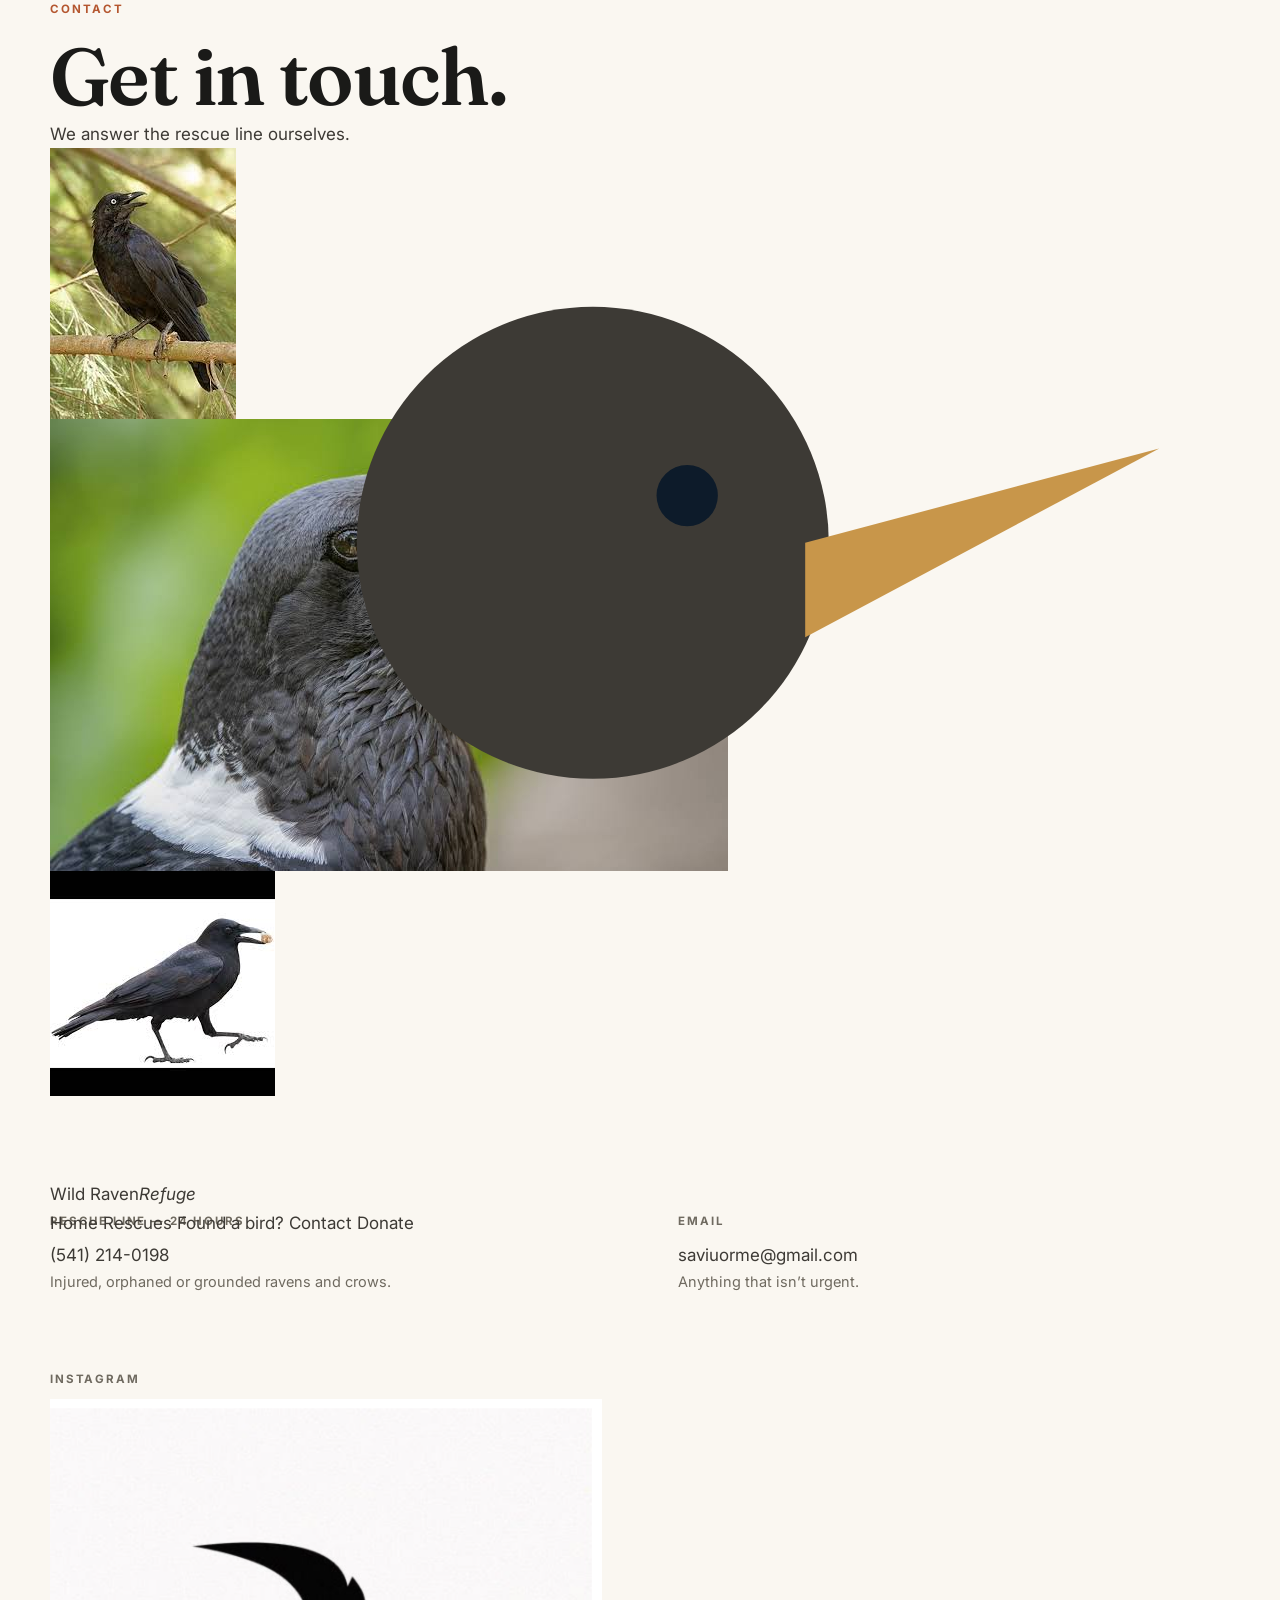
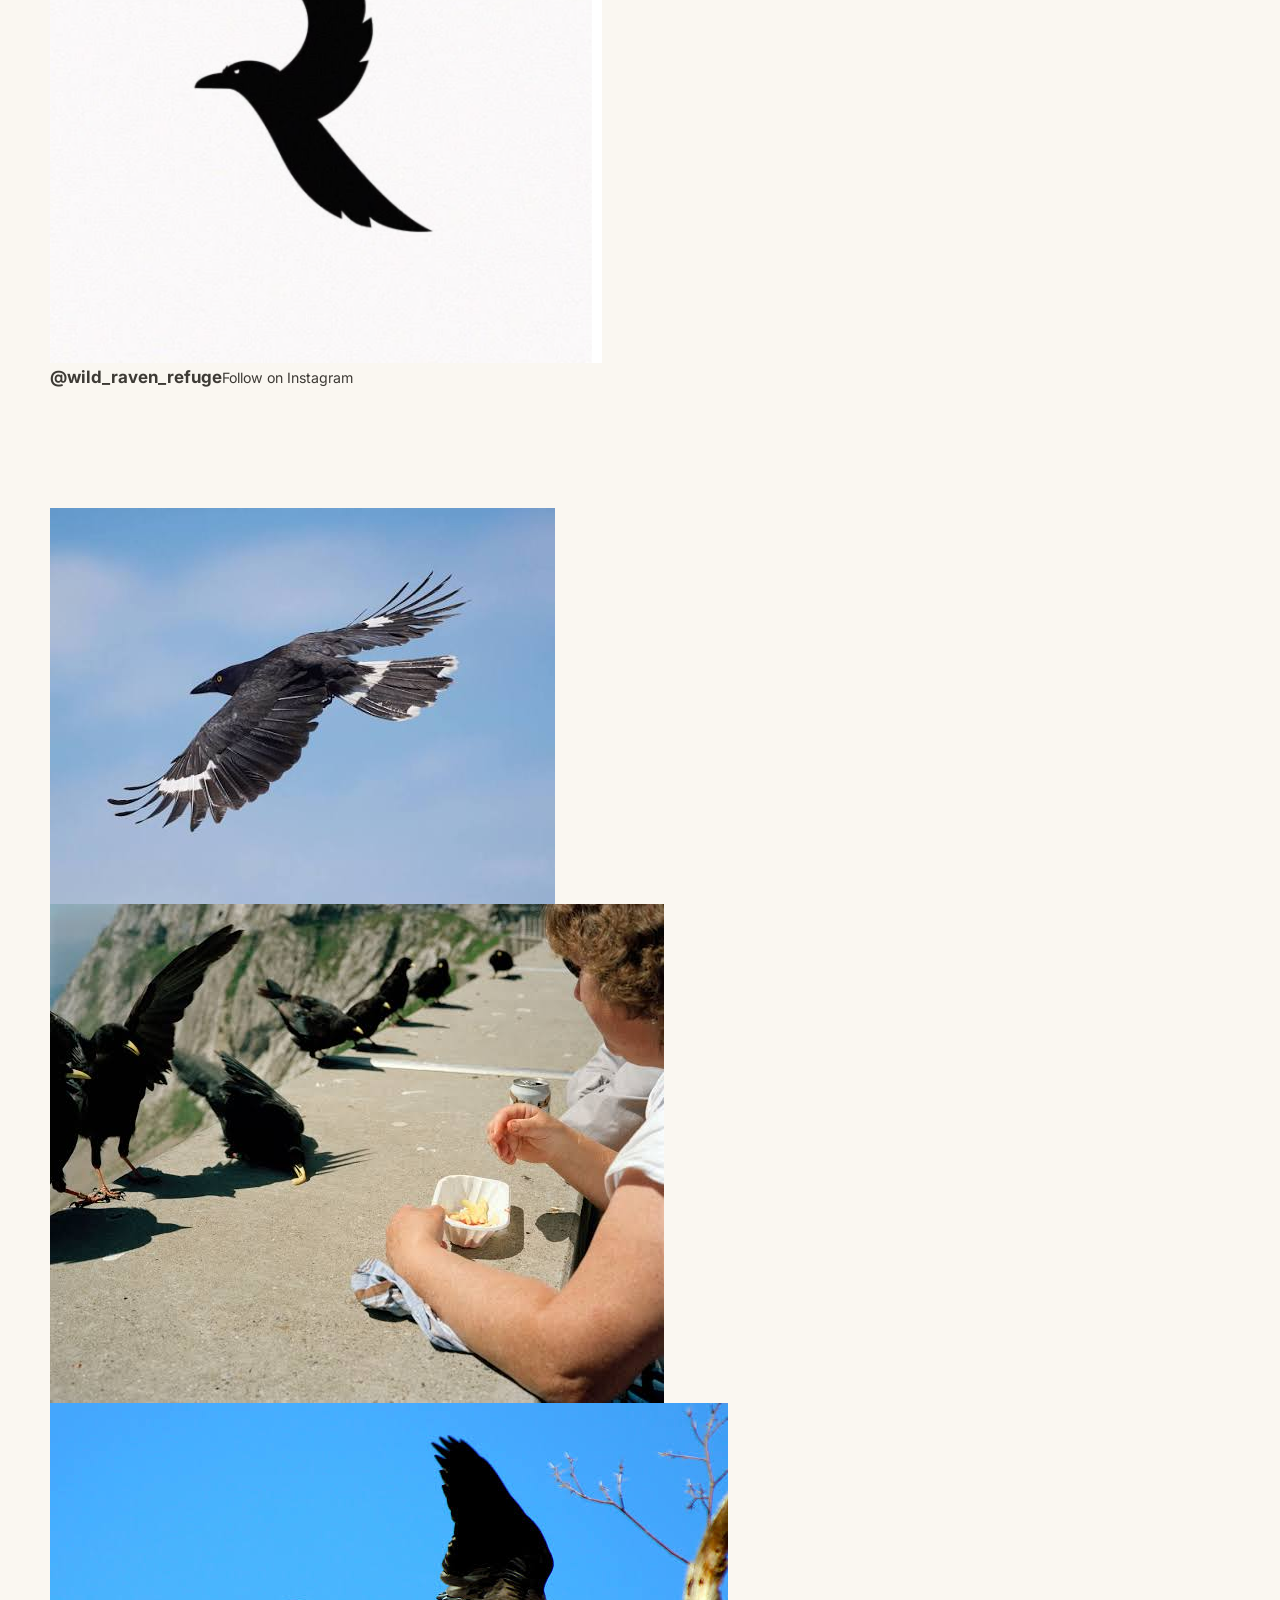
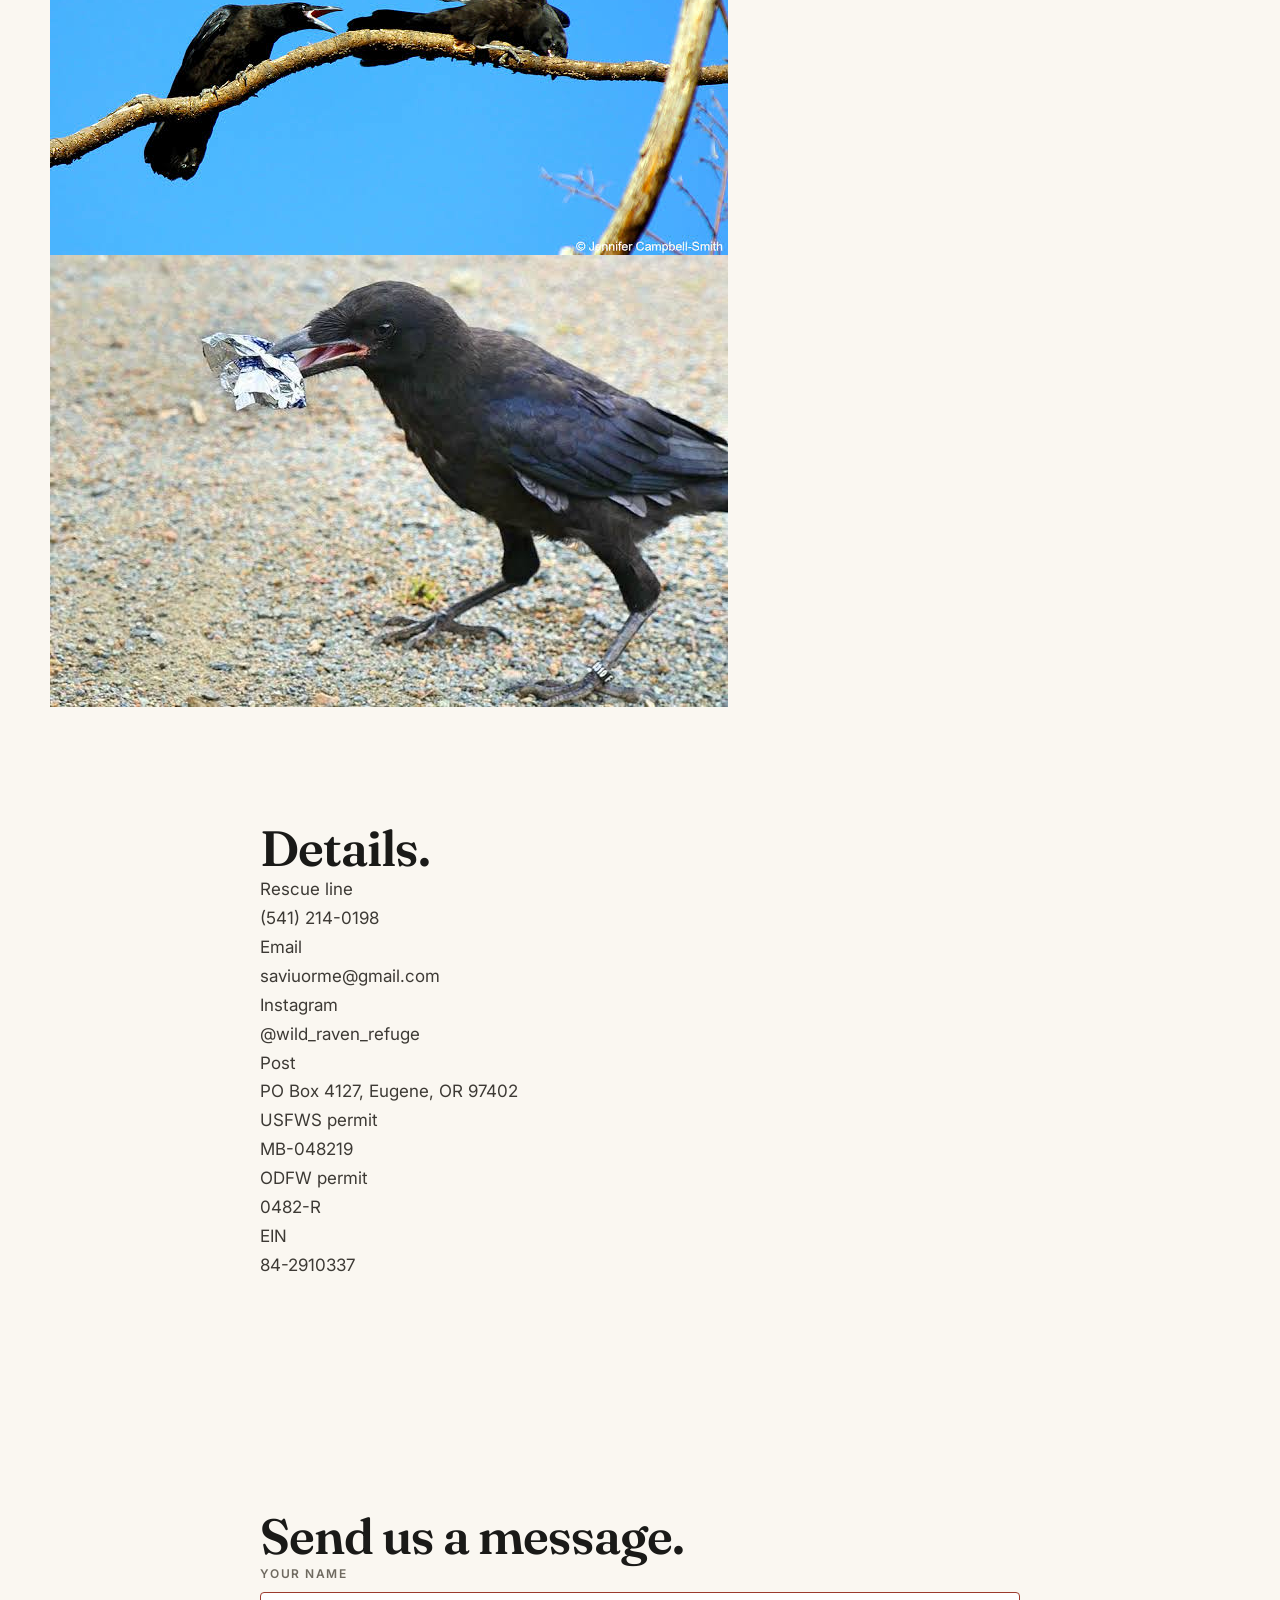
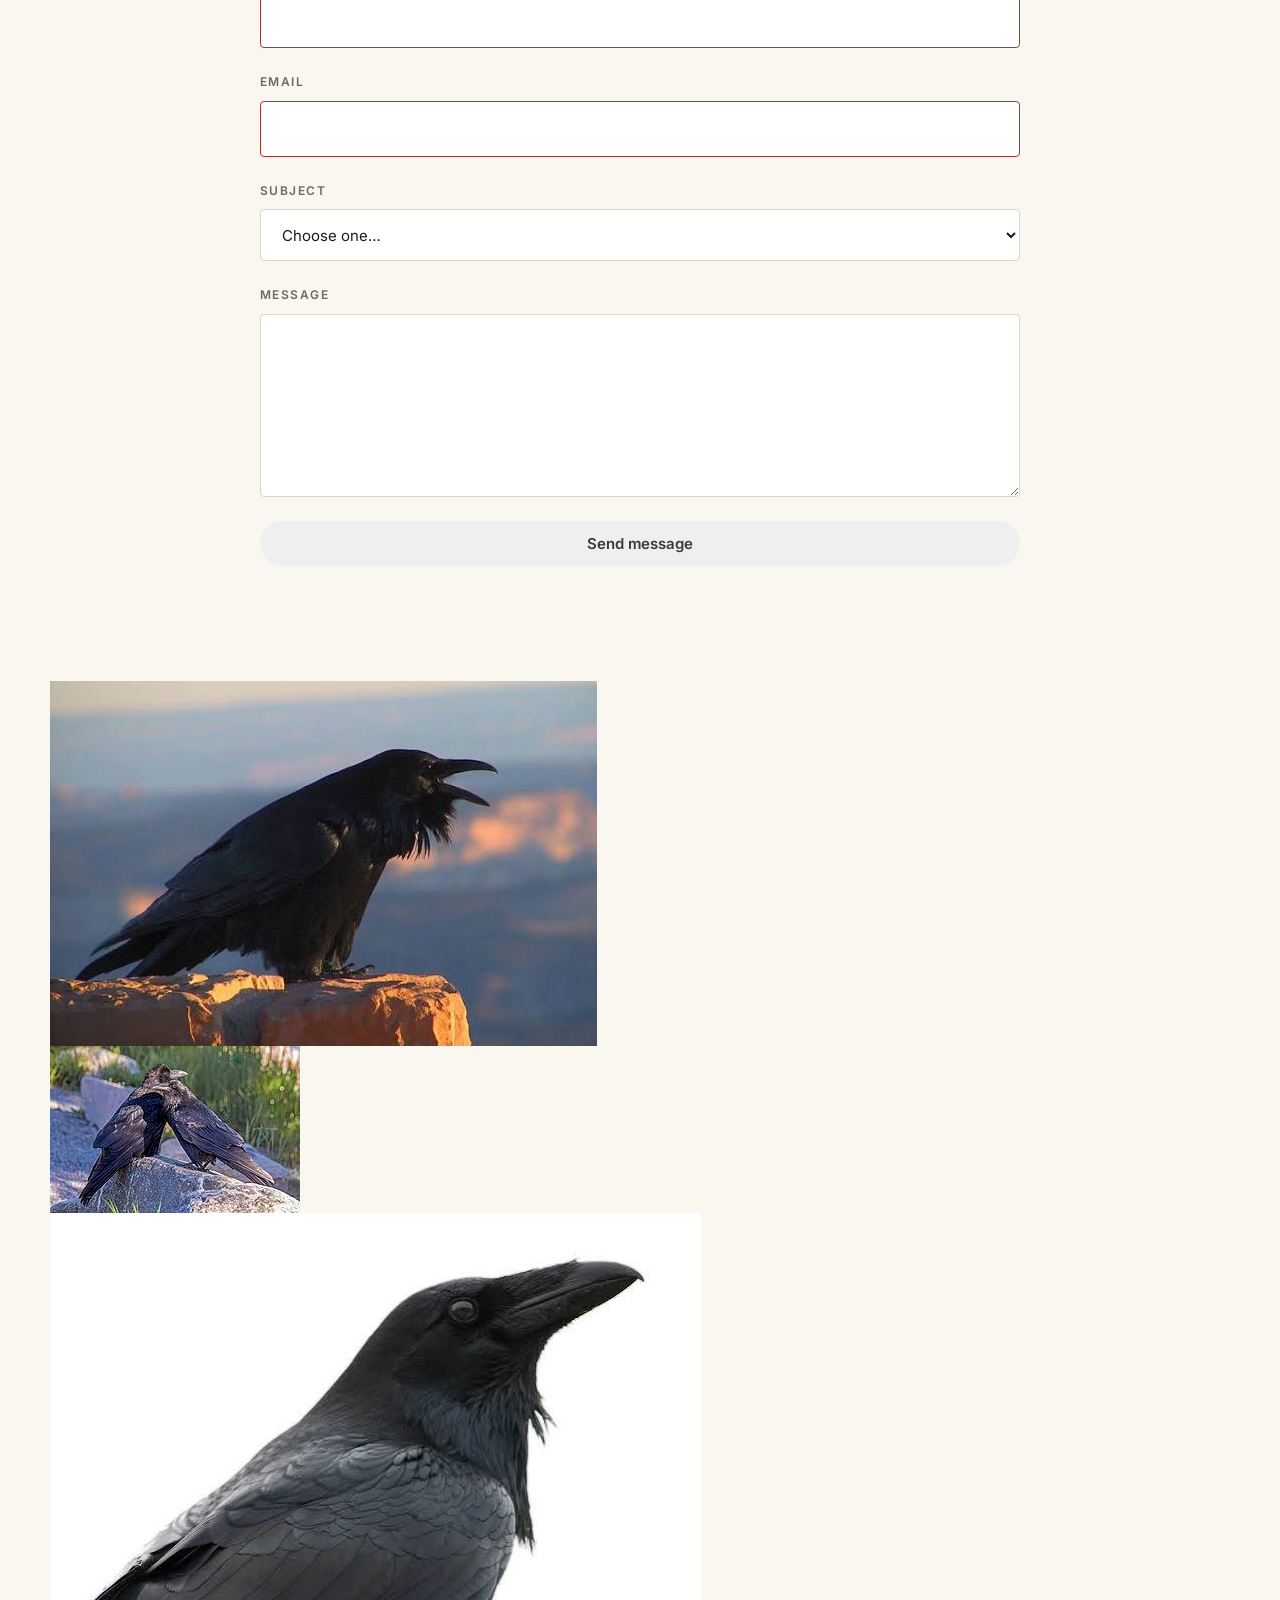
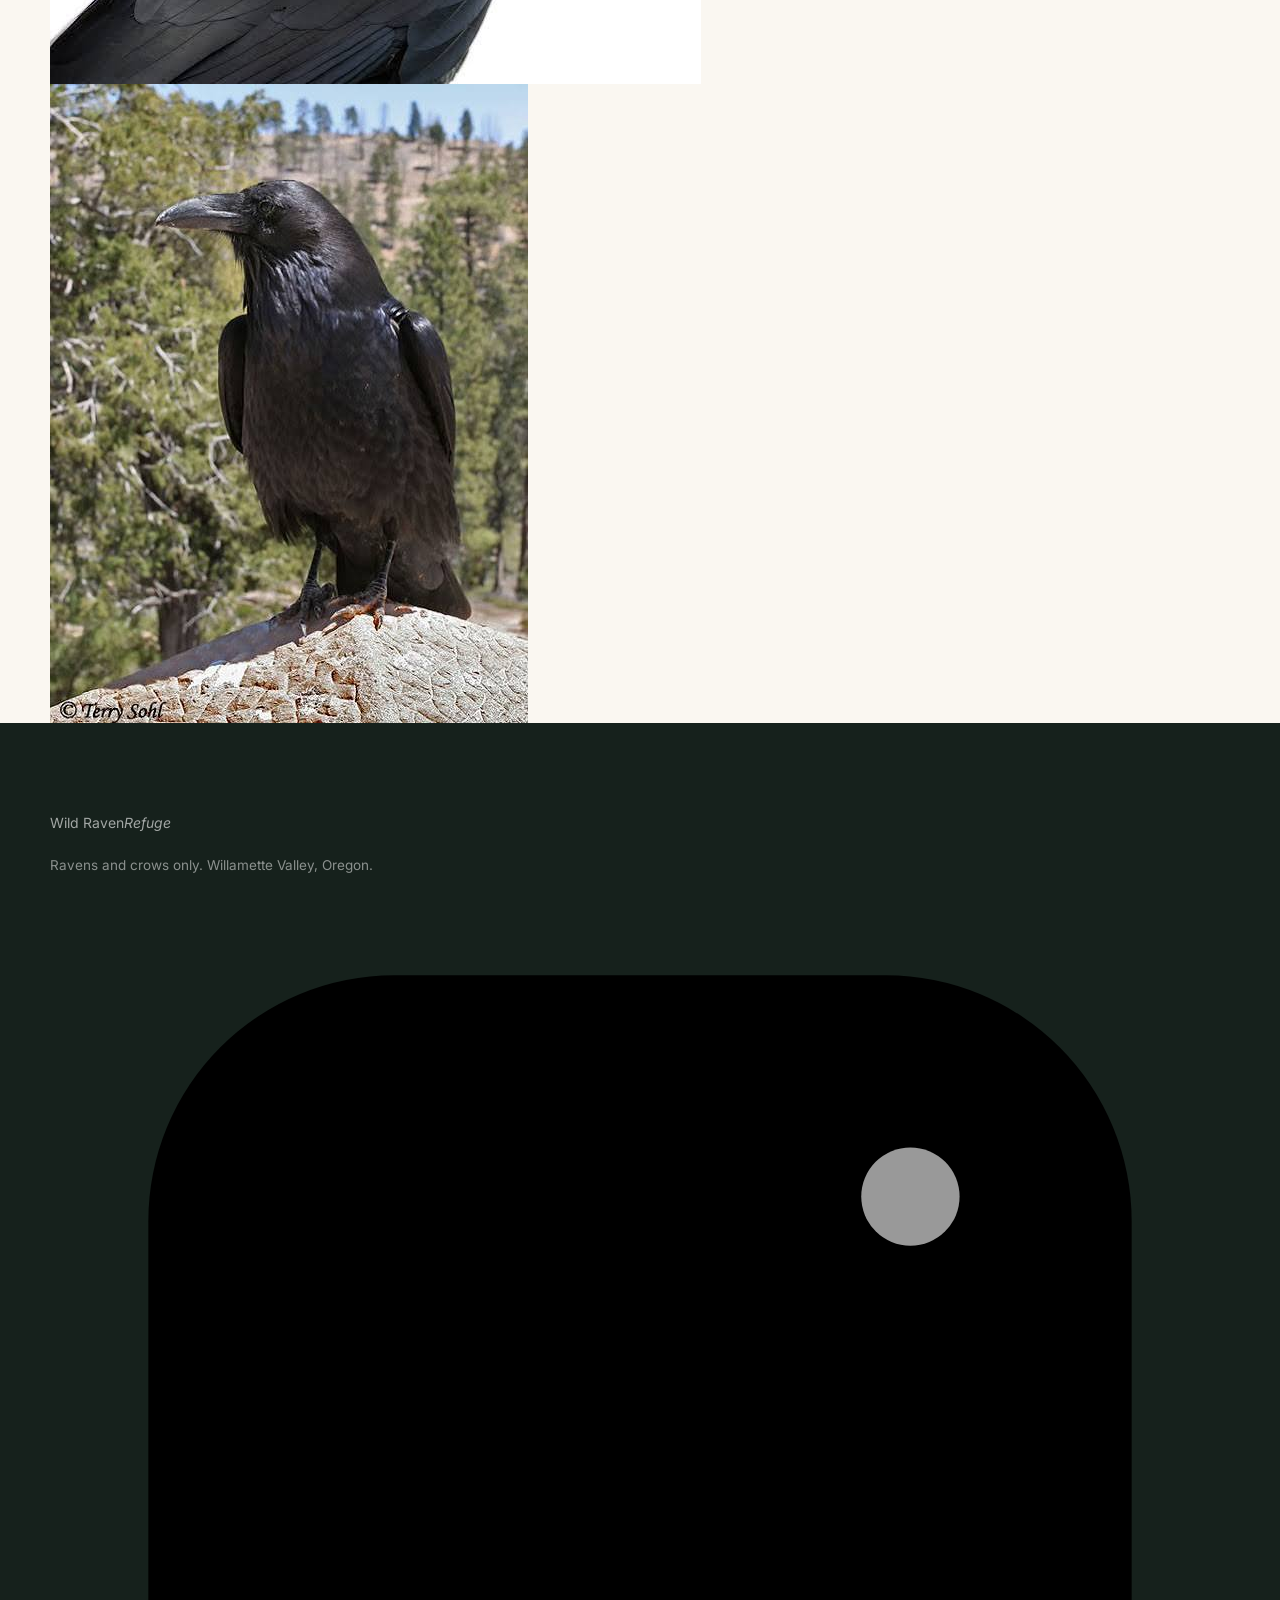
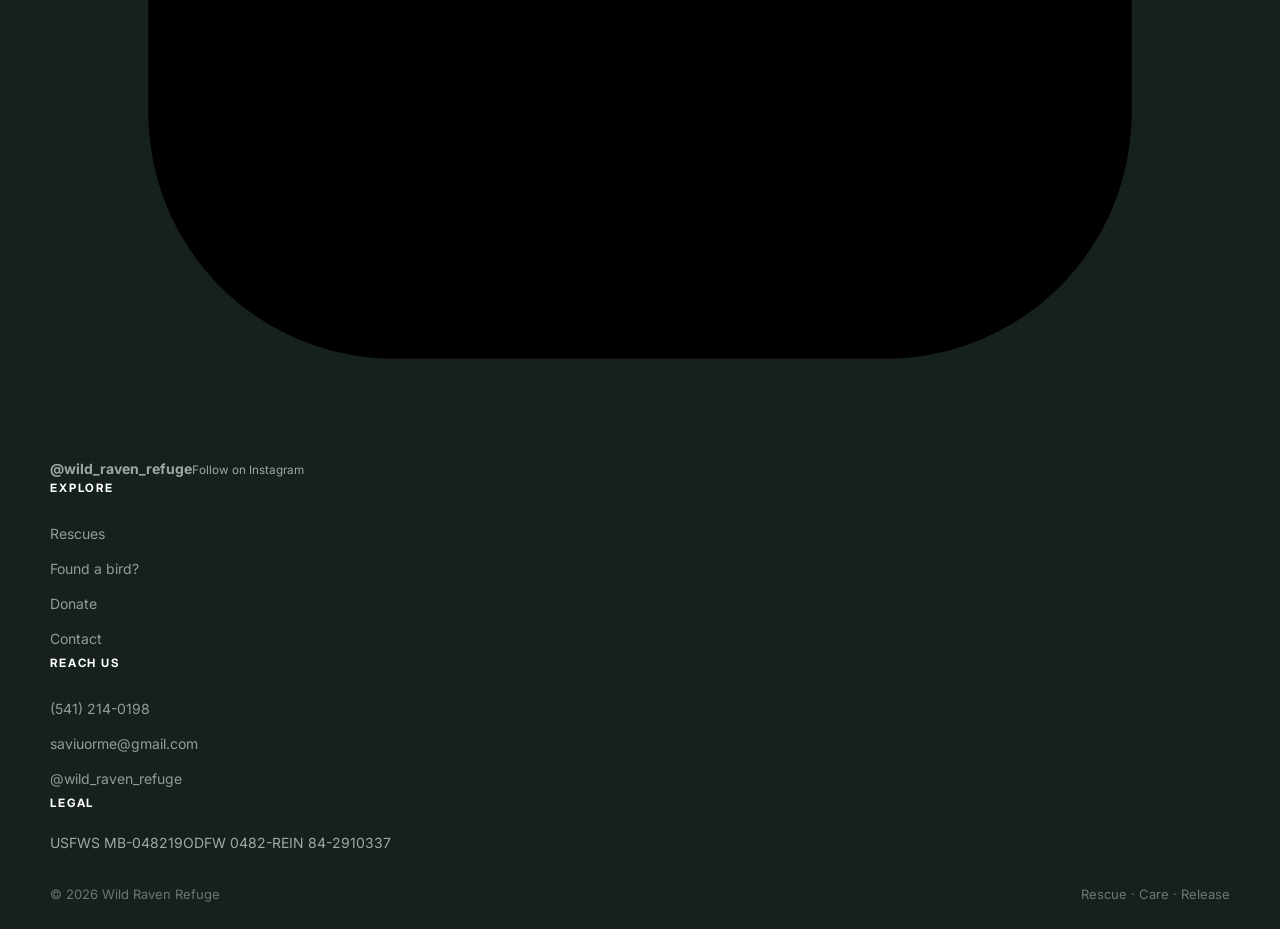
==== commit 0ffd95a5: "Update contact.html" ====
--- a/contact.html
+++ b/contact.html
@@ -66,7 +66,7 @@
       <div class="contact-primary">
         <p class="contact-label">Instagram</p>
         <a class="ig-btn" href="https://www.instagram.com/wild_raven_refuge" target="_blank" rel="noopener" style="margin-top:.5rem;">
-          <svg class="ig-icon" viewBox="0 0 24 24" aria-hidden="true"><rect x="2" y="2" width="20" height="20" rx="5" ry="5"/><circle cx="12" cy="12" r="4.5"/><circle cx="17.5" cy="6.5" r="1" fill="currentColor"/></svg>
+          <img class="brand-mark" src="images/log.png" alt="Wild Raven Refuge logo">
           <span class="ig-handle"><strong>@wild_raven_refuge</strong><small>Follow on Instagram</small></span>
         </a>
       </div>
@@ -164,4 +164,4 @@
 
 <script src="js/main.js"></script>
 </body>
-</html>+</html>
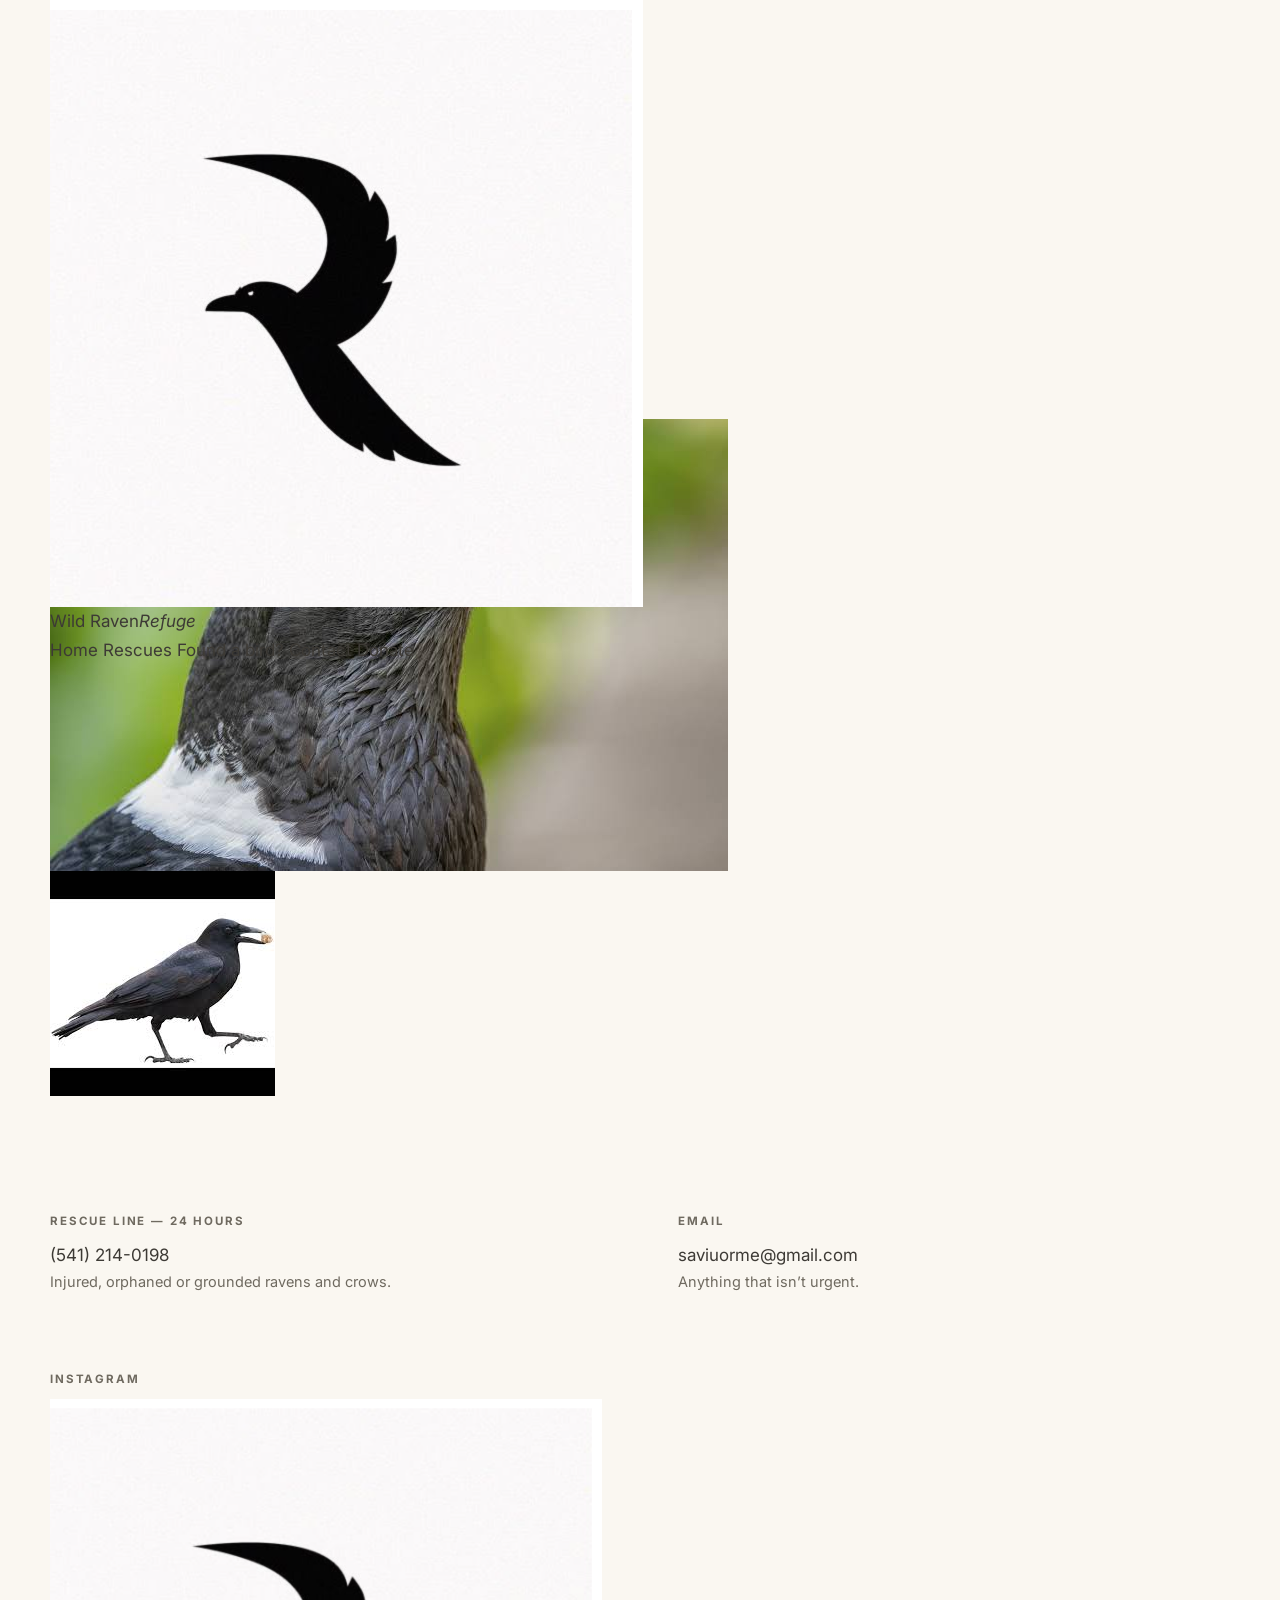
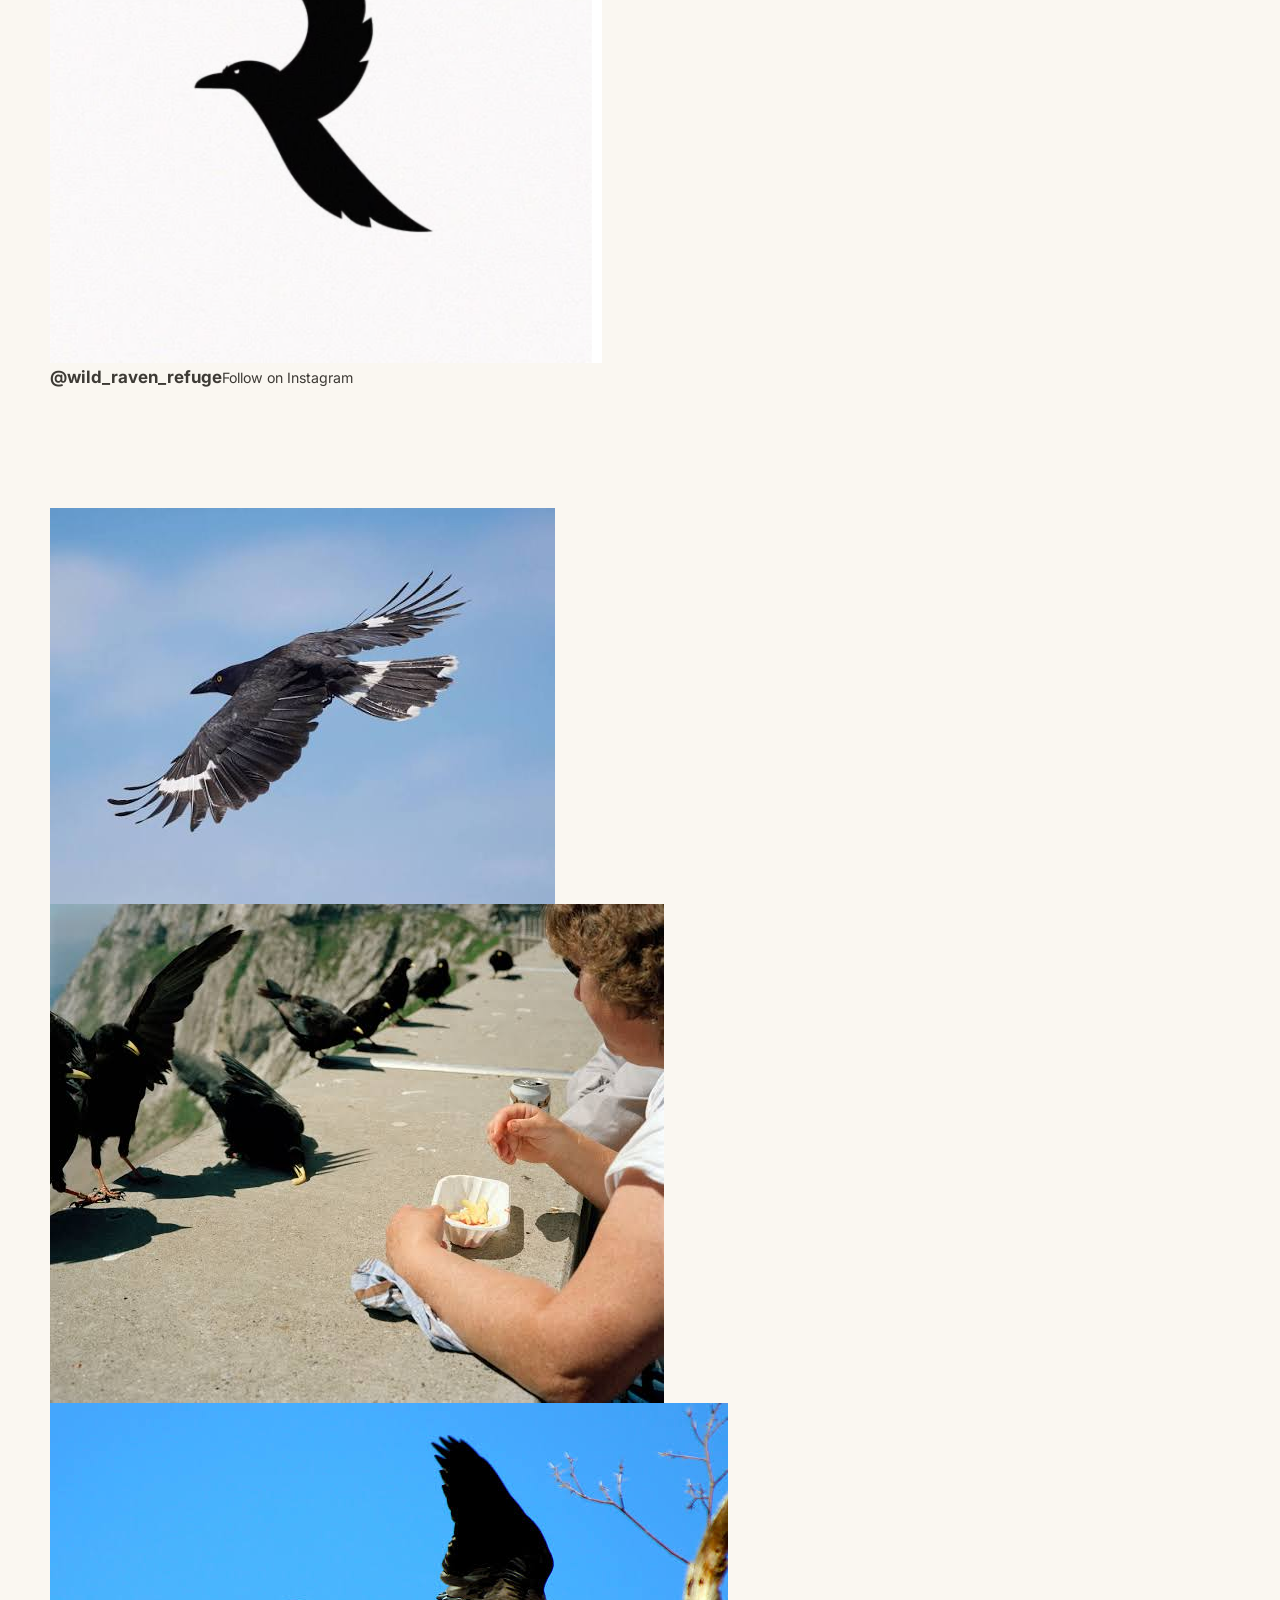
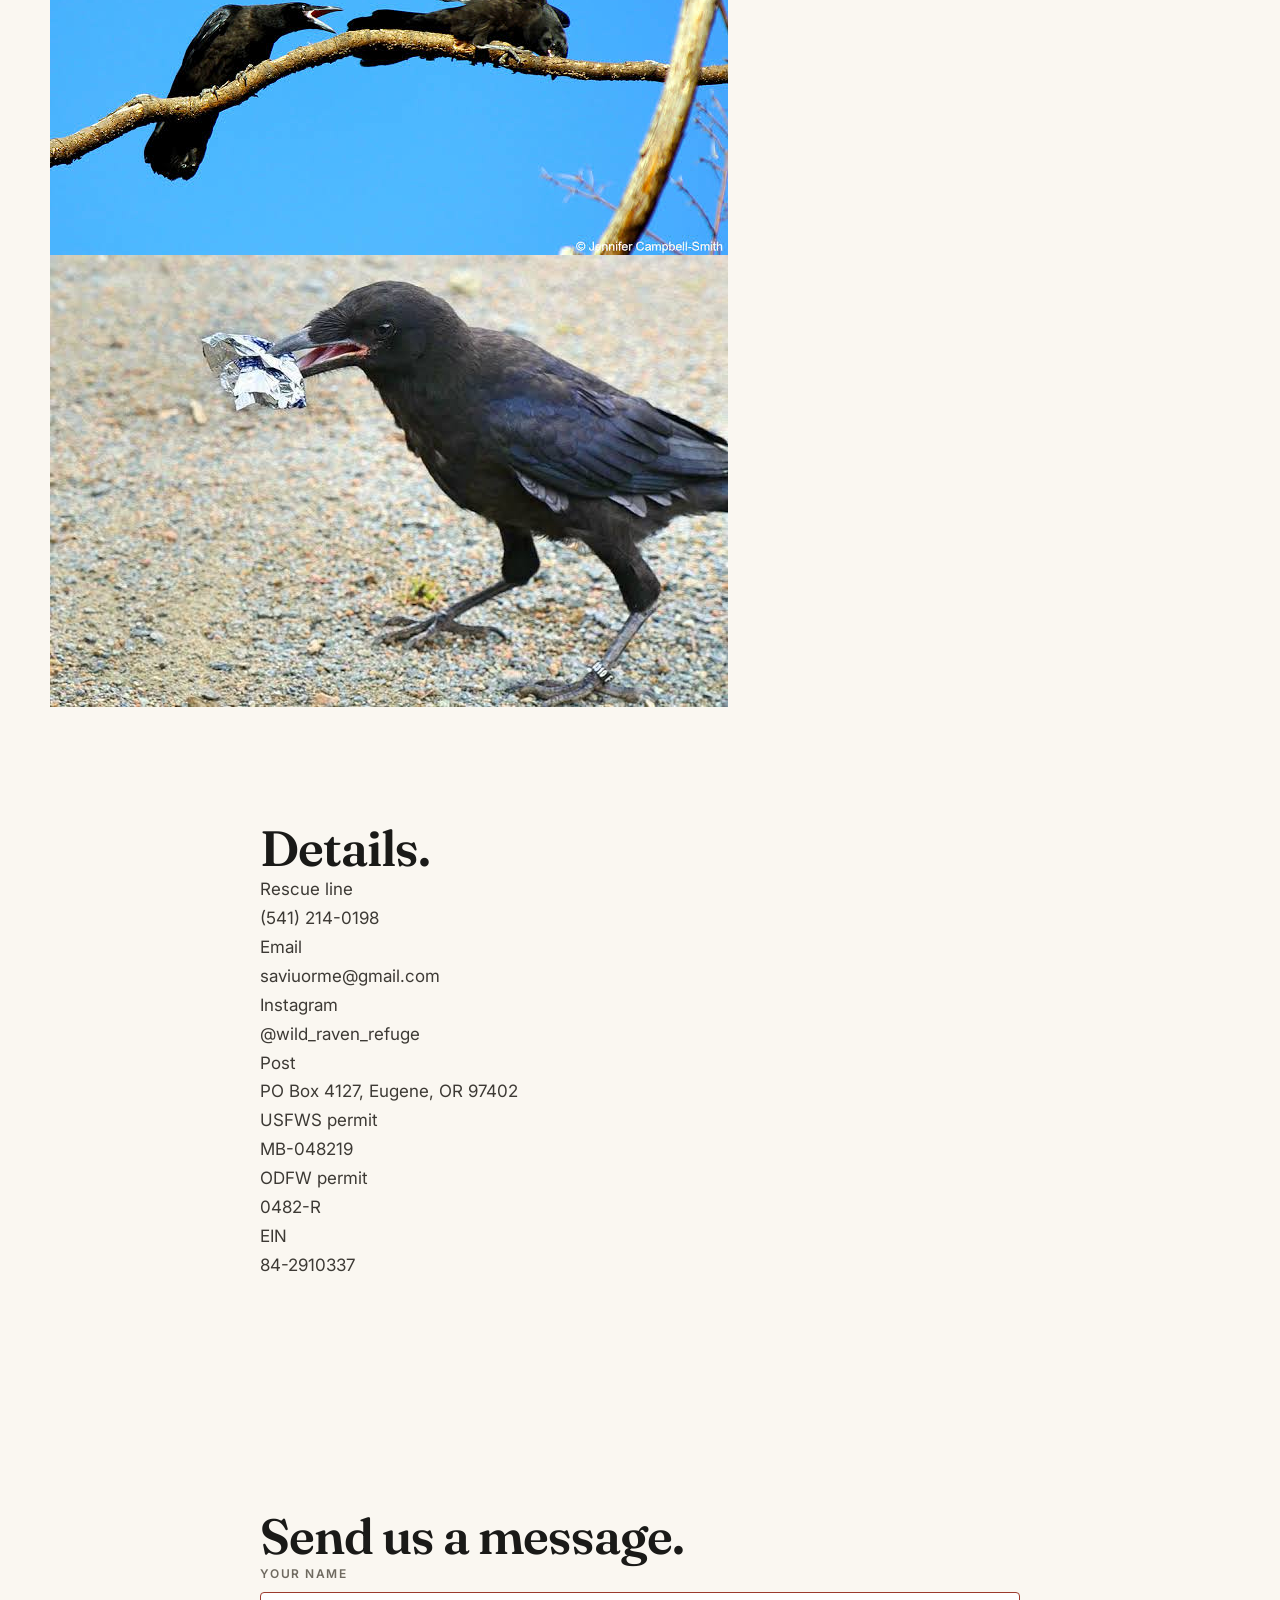
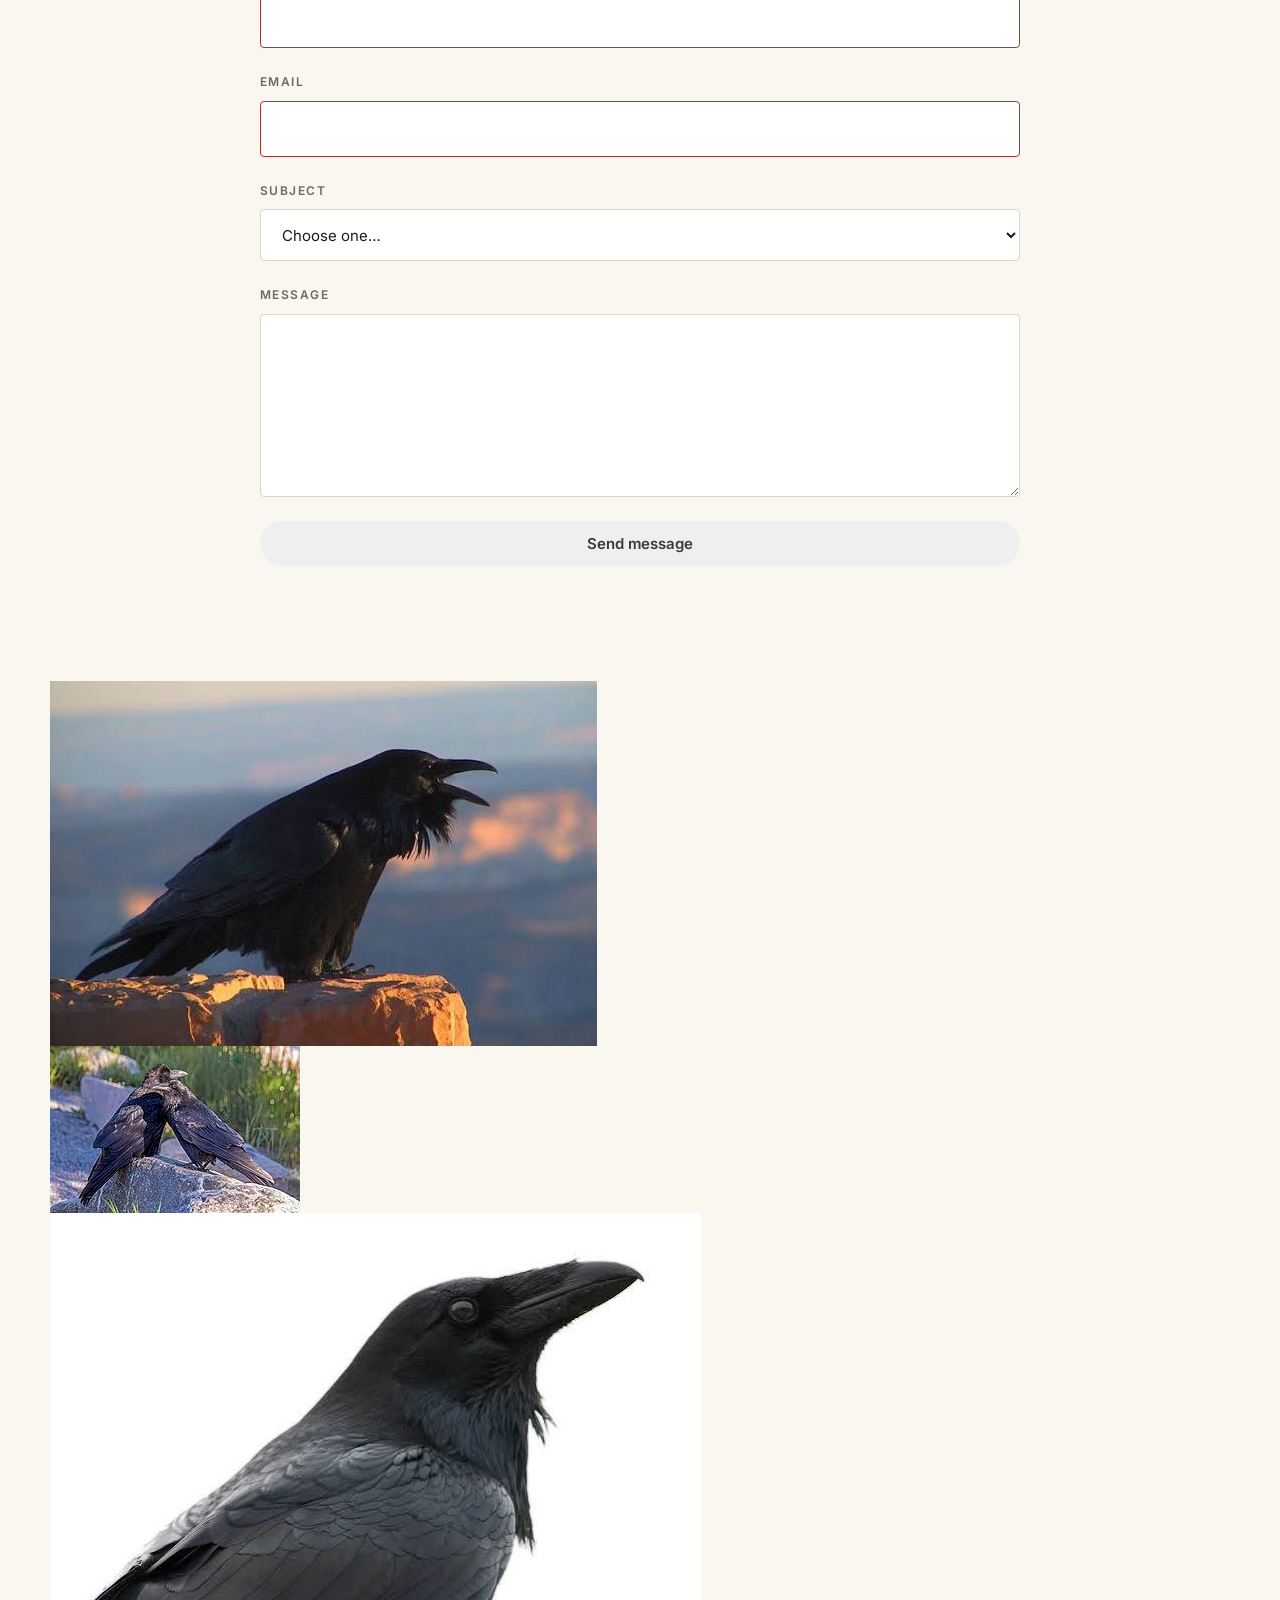
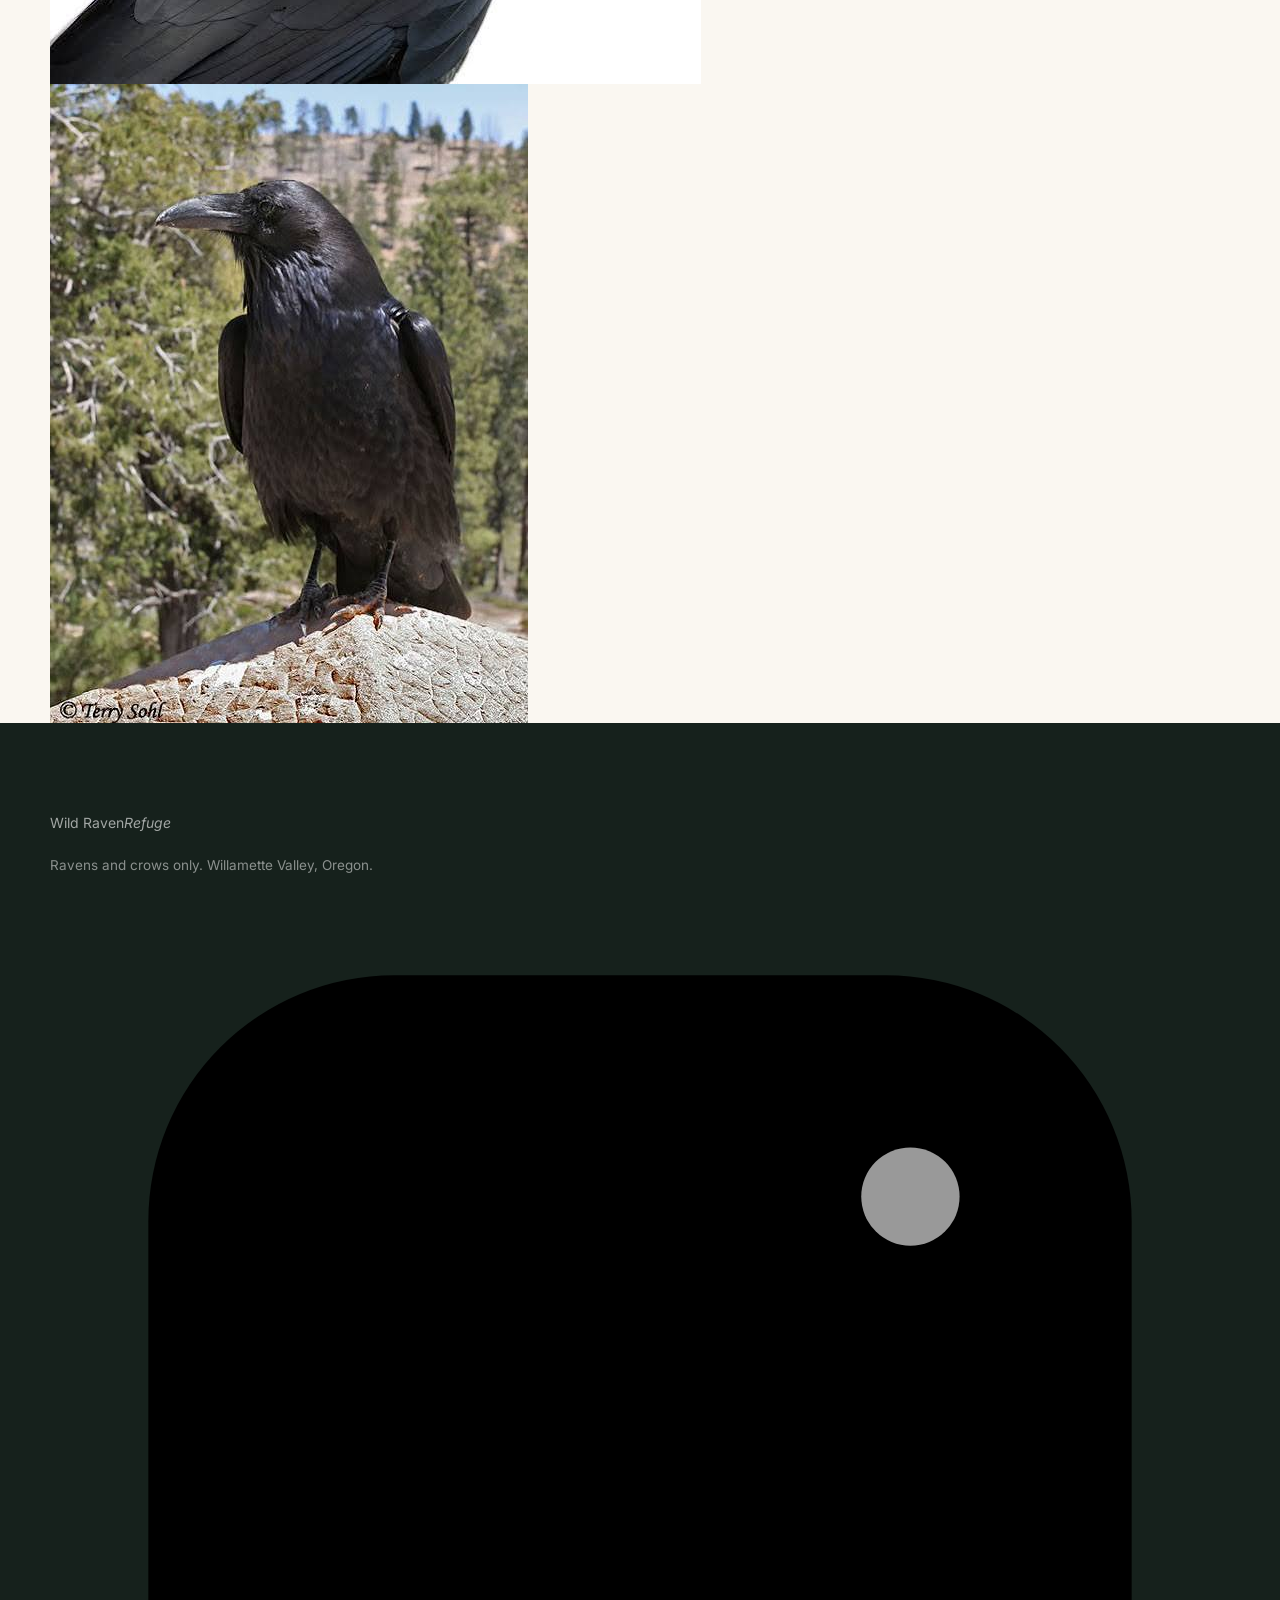
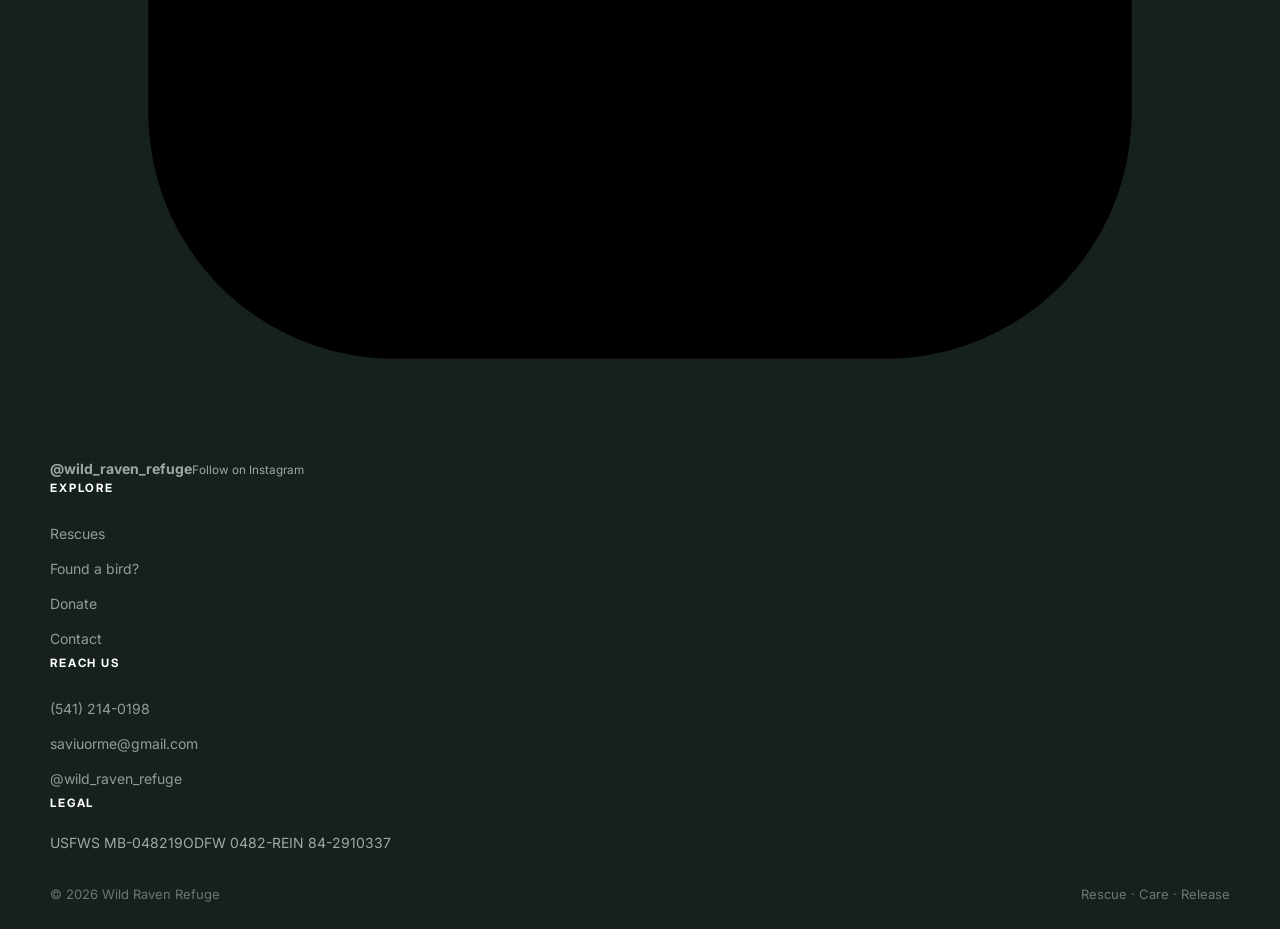
==== commit ff003e62: "Update contact.html" ====
--- a/contact.html
+++ b/contact.html
@@ -17,7 +17,7 @@
 <header class="site-header" id="siteHeader">
   <div class="container header-inner">
     <a class="brand" href="index.html">
-      <svg class="brand-mark" viewBox="0 0 100 100" aria-hidden="true"><circle cx="46" cy="46" r="20" fill="currentColor"/><polygon points="64,46 94,38 64,54" fill="#c8964a"/><circle cx="54" cy="42" r="2.6" fill="#0d1b2a"/></svg>
+     <img class="brand-mark" src="images/log.png" alt="Wild Raven Refuge logo">
       <span class="brand-name">Wild Raven<em>Refuge</em></span>
     </a>
     <nav class="site-nav" id="siteNav">
